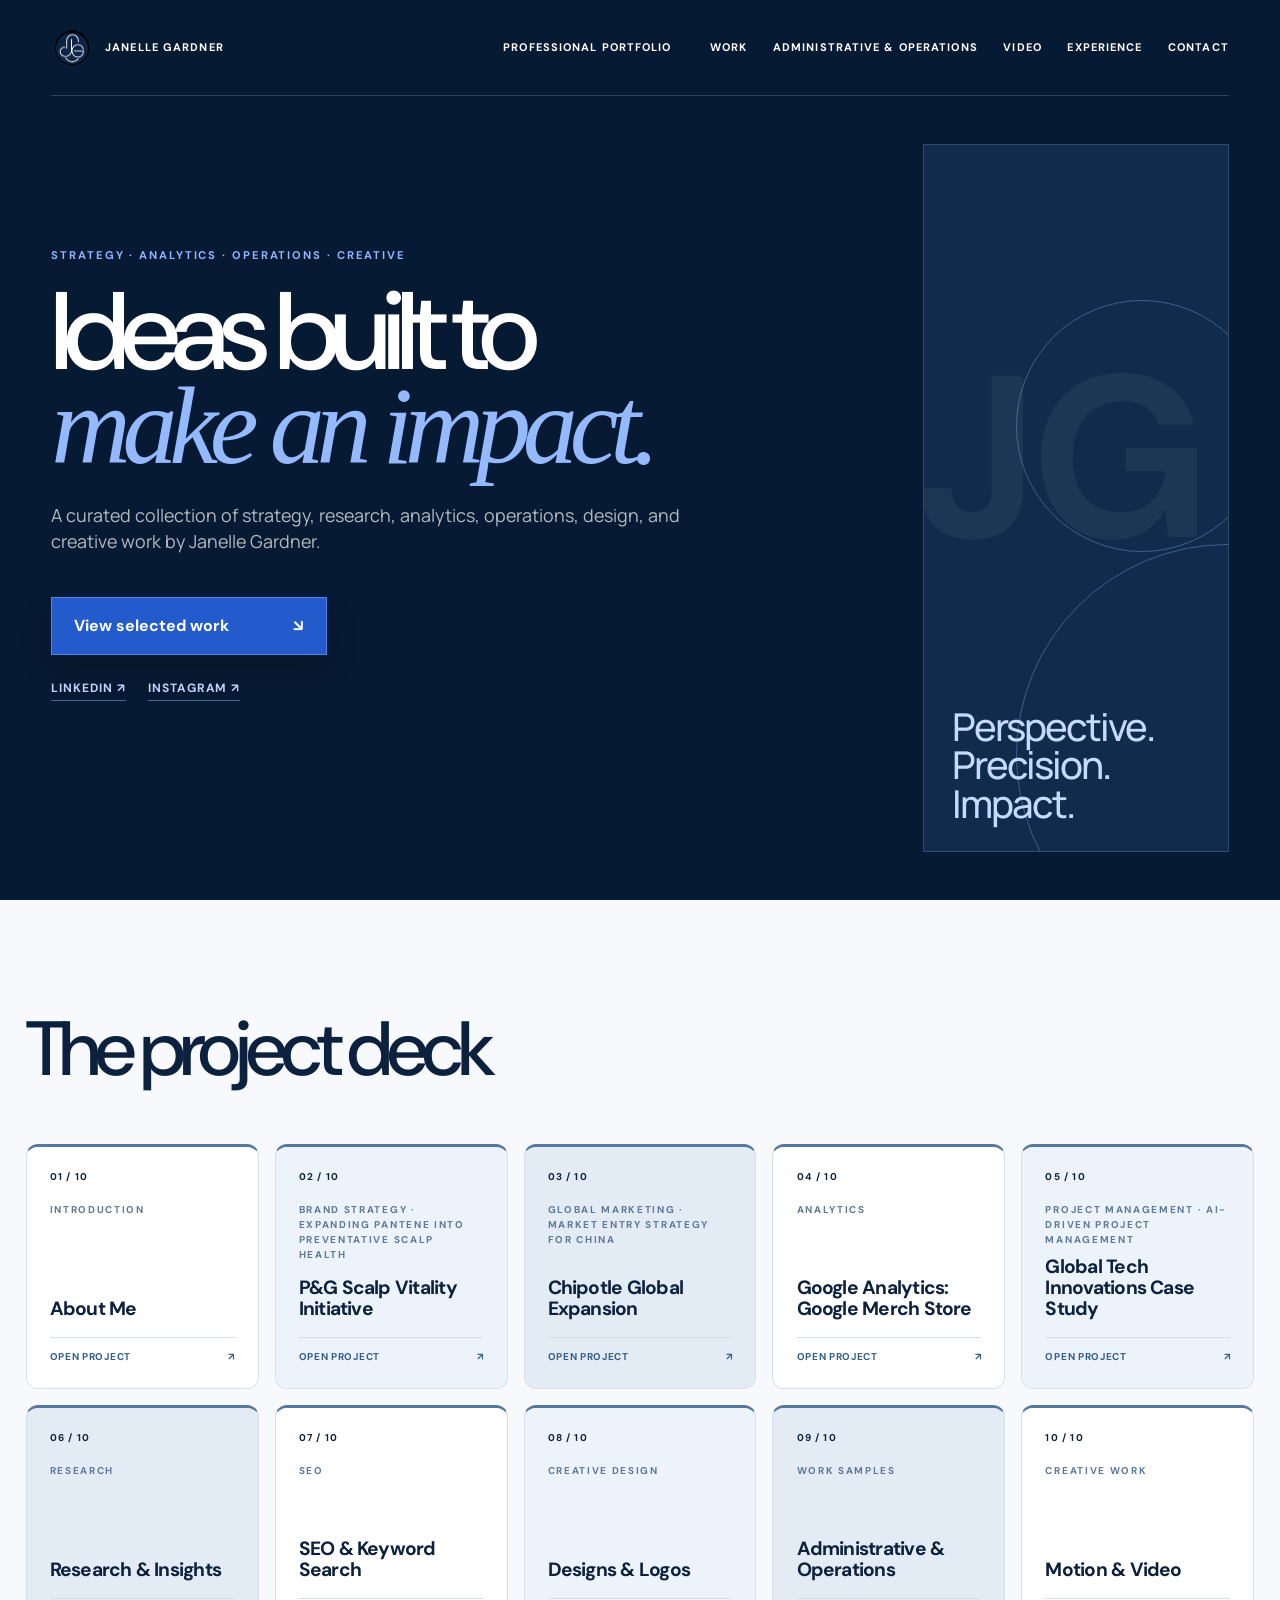
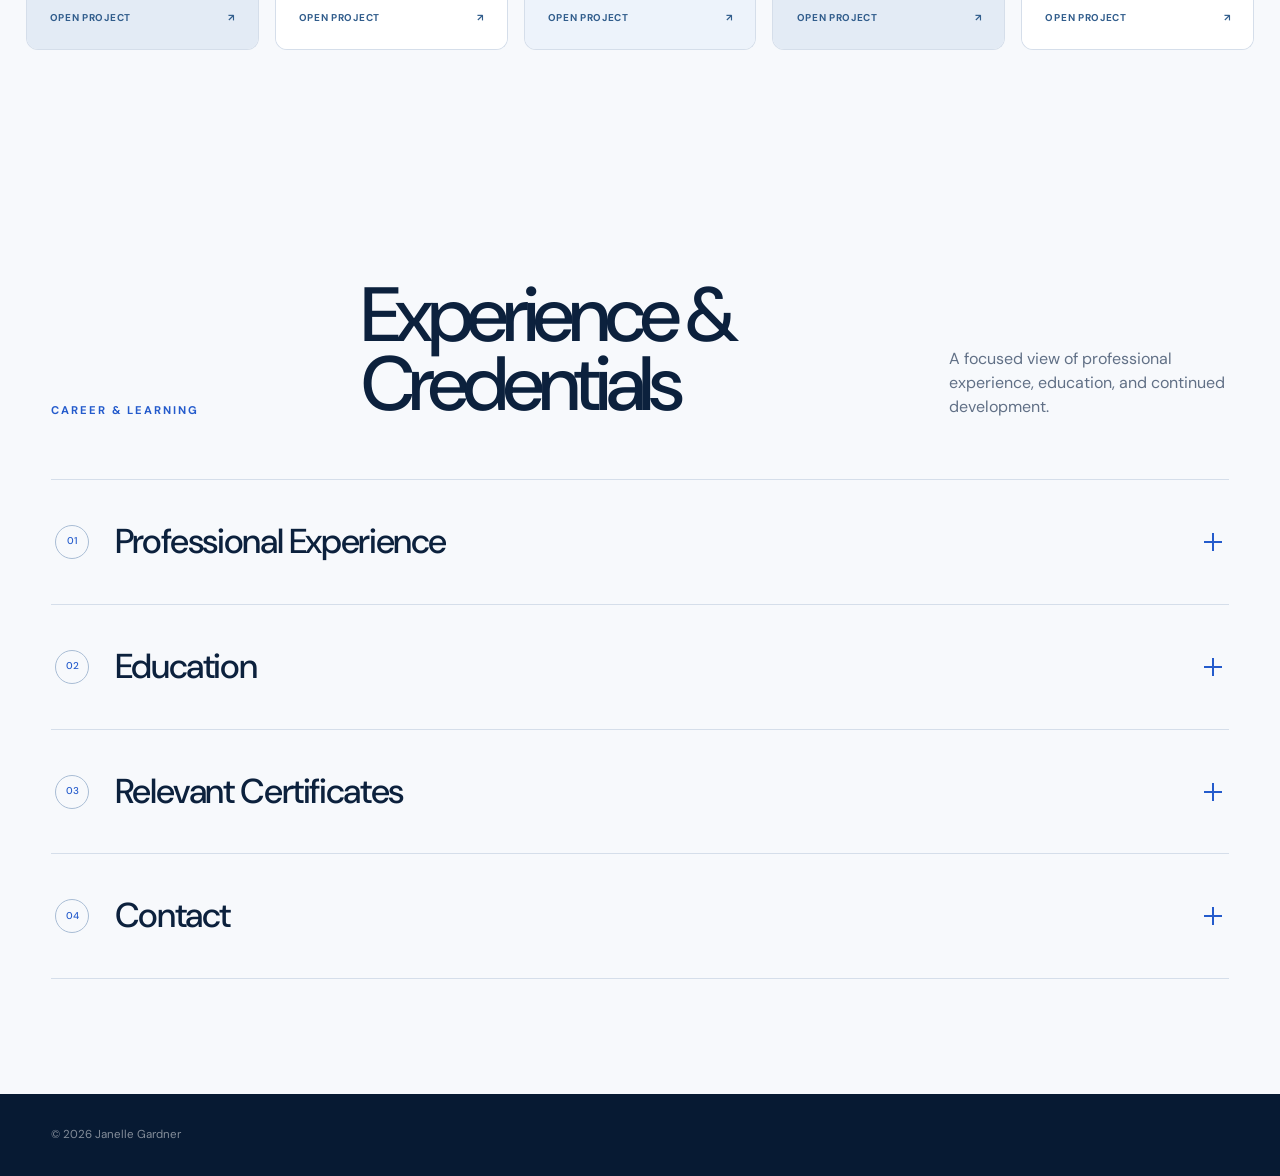
==== index.html @ b98ba9c5 "Simplify project cards and add focused themes" ====
<!DOCTYPE html>
<html lang="en">
  <head>
    <meta charset="UTF-8" />

    <meta
      name="viewport"
      content="width=device-width, initial-scale=1.0"
    />

    <title>Janelle Gardner Portfolio</title>

    <link rel="stylesheet" href="styles.css" />

    <script src="script.js" type="module"></script>
  </head>

  <body>
    <header class="site-header">
      <nav class="topbar" aria-label="Primary navigation">
        <a class="homepage-brand" href="#top" aria-label="Janelle Gardner, home">
          <img class="site-corner-logo" src="assets/jg-logo-w-circle.png" alt="" />
          <span>Janelle Gardner</span>
        </a>
        <div class="topbar__meta">
          <span>Professional Portfolio</span>
          <div class="nav-links">
            <a href="#work">Work</a>
            <a href="#administrative-operations">Administrative &amp; Operations</a>
            <a href="#video">Video</a>
            <a href="#experience">Experience</a>
            <a href="#contact">Contact</a>
          </div>
        </div>
      </nav>

      <div class="hero" id="top">
        <div class="hero__content">
          <p class="eyebrow">Strategy · Analytics · Operations · Creative</p>
          <h1>Ideas built to<br /><em>make an impact.</em></h1>
          <p class="intro">
            A curated collection of strategy, research, analytics, operations, design, and creative work by Janelle Gardner.
          </p>
          <a class="hero__cta" href="#portfolio-grid">
            View selected work <span aria-hidden="true">↘</span>
          </a>
          <div class="hero__socials" aria-label="Social profiles">
            <a href="https://www.linkedin.com/in/jgardnerdesign" target="_blank" rel="noopener noreferrer">LinkedIn <span aria-hidden="true">↗</span></a>
            <a href="https://www.instagram.com/jkgcollection_1" target="_blank" rel="noopener noreferrer">Instagram <span aria-hidden="true">↗</span></a>
          </div>
        </div>
        <div class="hero__visual" aria-hidden="true">
          <div class="hero__monogram">JG</div>
          <p>Perspective.<br />Precision.<br />Impact.</p>
        </div>
      </div>
    </header>

    <main id="main-content">
      <section class="work-section reveal" id="work" aria-labelledby="work-heading">
        <div class="section-heading">
          <h2 id="work-heading">The project deck</h2>
        </div>
        <div class="portfolio-grid" id="portfolio-grid" aria-label="Portfolio project grid"></div>
      </section>

      <section class="experience-section reveal" id="experience" aria-labelledby="experience-heading">
        <div class="section-heading">
          <p class="eyebrow">Career &amp; learning</p>
          <h2 id="experience-heading">Experience &amp; Credentials</h2>
          <p>A focused view of professional experience, education, and continued development.</p>
        </div>

        <div class="experience-accordion" data-accordion>
          <section class="accordion-item">
            <h3><button class="accordion-trigger" type="button" aria-expanded="false" aria-controls="professional-panel" id="professional-trigger"><span><small>01</small>Professional Experience</span><i aria-hidden="true"></i></button></h3>
            <div class="accordion-panel" id="professional-panel" role="region" aria-labelledby="professional-trigger" hidden><div class="accordion-panel__inner"><div class="timeline">
              <article class="timeline-card reveal-card">
                <p class="timeline-card__date">Jun 2023 – Present</p>
                <h4>Marketing Associate / Social Media Management</h4>
                <p>ReNVision, LLC</p>
                <ul class="capability-tags"><li>Social Media</li><li>Audience Research</li><li>Content</li></ul>
              </article>
              <article class="timeline-card reveal-card">
                <p class="timeline-card__date">Sep 2020 – Jun 2025</p>
                <h4>General Merchandise Supervisor</h4>
                <p>Barnes &amp; Noble College Booksellers — Howard University</p>
                <ul class="capability-tags"><li>Operations</li><li>Customer Experience</li><li>Team Leadership</li></ul>
              </article>
              <article class="timeline-card reveal-card">
                <p class="timeline-card__date">Jan 2020 – Mar 2020</p>
                <h4>Bookseller</h4>
                <p>Barnes &amp; Noble College Booksellers — Georgetown University</p>
                <ul class="capability-tags"><li>Customer Service</li><li>Transactions</li><li>Retail Operations</li></ul>
              </article>
            </div></div></div>
          </section>

          <section class="accordion-item">
            <h3><button class="accordion-trigger" type="button" aria-expanded="false" aria-controls="education-panel" id="education-trigger"><span><small>02</small>Education</span><i aria-hidden="true"></i></button></h3>
            <div class="accordion-panel" id="education-panel" role="region" aria-labelledby="education-trigger" hidden><div class="accordion-panel__inner"><div class="education-grid">
              <article class="education-card education-card--featured reveal-card">
                <p class="credential-type">Bachelor's degree</p>
                <h4>Bachelor of Science in Marketing</h4>
                <p>University of Maryland Global Campus (UMGC)</p>
                <strong>May 2026</strong>
              </article>
              <article class="education-card reveal-card"><p class="credential-type">Certificate</p><h4>Digital Marketing Certificate</h4><p>University of Maryland Global Campus (UMGC)</p></article>
              <article class="education-card reveal-card"><p class="credential-type">Certificate</p><h4>Project Management Certificate</h4><p>University of Maryland Global Campus (UMGC)</p></article>
            </div></div></div>
          </section>

          <section class="accordion-item">
            <h3><button class="accordion-trigger" type="button" aria-expanded="false" aria-controls="certificates-panel" id="certificates-trigger"><span><small>03</small>Relevant Certificates</span><i aria-hidden="true"></i></button></h3>
            <div class="accordion-panel" id="certificates-panel" role="region" aria-labelledby="certificates-trigger" hidden><div class="accordion-panel__inner"><div class="development-list">
              <article class="development-card reveal-card"><h4>Omnichannel Marketing Job Simulation</h4><time datetime="2025-09">Sep 2025</time></article>
              <article class="development-card reveal-card"><h4>Siemens Mobility Project Manager Job Simulation</h4><time datetime="2025-12">Dec 2025</time></article>
              <article class="development-card reveal-card"><h4>BCG Data for Decision Makers Job Simulation</h4><time datetime="2026-01">Jan 2026</time></article>
            </div></div></div>
          </section>

          <section class="accordion-item" id="contact">
            <h3><button class="accordion-trigger" type="button" aria-expanded="false" aria-controls="contact-panel" id="contact-trigger"><span><small>04</small>Contact</span><i aria-hidden="true"></i></button></h3>
            <div class="accordion-panel" id="contact-panel" role="region" aria-labelledby="contact-trigger" hidden><div class="accordion-panel__inner contact-panel-content">
              <div class="contact-intro"><p class="eyebrow">Contact</p><h4>Start a conversation</h4><p>Interested in connecting about strategy, operations, analytics, or creative work?</p></div>
              <nav class="contact-links" aria-label="Contact links">
                <a href="mailto:j.kgardner@outlook.com"><span>Email</span><strong>j.kgardner@outlook.com</strong><i aria-hidden="true">↗</i></a>
                <a href="https://www.linkedin.com/in/jgardnerdesign" target="_blank" rel="noopener noreferrer"><span>LinkedIn</span><strong>jgardnerdesign</strong><i aria-hidden="true">↗</i></a>
                <a href="https://www.instagram.com/jkgcollection_1" target="_blank" rel="noopener noreferrer"><span>Instagram</span><strong>@JKGCOLLECTION_1</strong><i aria-hidden="true">↗</i></a>
              </nav>
            </div></div>
          </section>
        </div>
      </section>
    </main>

    <footer class="site-footer">
      <span class="copyright">© 2026 Janelle Gardner</span>
    </footer>

    <section
      class="focused-project"
      id="focused-project"
      aria-labelledby="focused-project-title"
      aria-modal="true"
      role="dialog"
      hidden
    >
      <div
        class="focused-project__panel"
        tabindex="-1"
      >
        <div
          class="focused-brand"
          aria-label="Janelle Gardner Portfolio"
        >
          <img
            class="focused-brand__logo"
            src="assets/jg-logo-w-circle.png"
            alt="JG logo"
          />

          <span class="focused-brand__name">
            Janelle Gardner Portfolio
          </span>
        </div>

        <button
          class="back-button"
          id="back-button"
          type="button"
        >
          Back to All Projects
        </button>

        <div class="project-detail">
          <section class="native-project" id="native-project" aria-live="polite"></section>
          <aside class="project-info" aria-labelledby="focused-project-title">
            <p
              class="focused-project__category"
              id="focused-project-category"
            ></p>

            <h2 id="focused-project-title">
              Project title
            </h2>

            <p class="project-info__summary" id="focused-project-summary"></p>
            <div class="project-info__links" id="focused-project-links"></div>
          </aside>
        </div>
      </div>
    </section>
  </body>
</html>
---- styles.css ----
@import url("https://fonts.googleapis.com/css2?family=DM+Sans:wght@400;500;600;700&family=Manrope:wght@400;500;600&display=swap");

:root {
  color-scheme: light;
  --navy: #071a33;
  --navy-2: #102b4c;
  --blue: #245bcc;
  --blue-dark: #19469f;
  --steel: #5d7898;
  --pale: #eaf0f7;
  --paper: #f7f9fc;
  --white: #fff;
  --ink: #0c213d;
  --muted: #617086;
  --border: #d5deea;
  --shadow: 0 24px 60px rgba(5, 24, 52, .14);
  --radius: 12px;
  --transition: 280ms cubic-bezier(.2, .7, .2, 1);
}

* { box-sizing: border-box; }
[hidden] { display: none !important; }
html { scroll-behavior: smooth; scroll-padding-top: 90px; }
body { margin: 0; min-height: 100vh; overflow-x: hidden; background: var(--paper); color: var(--ink); font-family: "DM Sans", sans-serif; line-height: 1.5; }
a { color: inherit; }
button { font: inherit; }
.eyebrow, .project-card__category, .focused-project__category { margin: 0; color: var(--blue); font-size: .7rem; font-weight: 700; letter-spacing: .17em; text-transform: uppercase; }

.site-header { min-height: 100svh; padding: 0 clamp(24px, 4vw, 64px) 48px; background: var(--navy); color: white; }
.topbar { display: flex; align-items: center; justify-content: space-between; gap: 30px; min-height: 96px; border-bottom: 1px solid rgba(255,255,255,.16); font-size: .69rem; font-weight: 700; letter-spacing: .1em; text-transform: uppercase; }
.homepage-brand { display: flex; align-items: center; gap: 12px; flex: none; text-decoration: none; }
.site-corner-logo, .focused-brand__logo { width: 42px; height: 42px; object-fit: contain; clip-path: circle(41.2% at 50% 51%); }
.topbar__meta, .nav-links { display: flex; align-items: center; }
.topbar__meta { justify-content: flex-end; gap: clamp(18px, 3vw, 50px); }
.nav-links { gap: clamp(14px, 2vw, 30px); }
.nav-links a { position: relative; text-decoration: none; }
.nav-links a::after { content: ""; position: absolute; right: 0; bottom: -6px; left: 0; height: 1px; background: #77a6ff; transform: scaleX(0); transform-origin: right; transition: transform var(--transition); }
.nav-links a:hover::after, .nav-links a:focus-visible::after { transform: scaleX(1); transform-origin: left; }

.hero { display: grid; grid-template-columns: minmax(0, 1.48fr) minmax(290px, .52fr); min-height: calc(100svh - 144px); }
.hero__content { align-self: center; padding: 72px 4vw 72px 0; }
.hero .eyebrow { color: #8eb5ff; }
.hero h1 { margin: 22px 0 28px; max-width: 940px; font-size: clamp(3.7rem, 8.6vw, 8.8rem); font-weight: 500; line-height: .85; letter-spacing: -.075em; }
.hero h1 em { color: #94b9ff; font-family: Georgia, serif; font-weight: 400; }
.intro { max-width: 650px; margin: 0; color: rgba(255,255,255,.7); font-family: Manrope, sans-serif; font-size: clamp(1rem, 1.4vw, 1.25rem); }
.hero__cta { display: inline-flex; align-items: center; gap: 64px; margin-top: 42px; padding: 16px 22px; border: 1px solid #4f85e9; background: var(--blue); box-shadow: 0 14px 30px rgba(0,0,0,.18); color: white; font-weight: 700; text-decoration: none; transition: background var(--transition), transform var(--transition), box-shadow var(--transition); }
.hero__cta:hover { background: #326cdf; box-shadow: 0 18px 36px rgba(0,0,0,.24); transform: translateY(-2px); }
.hero__socials { display: flex; gap: 22px; margin-top: 24px; }
.hero__socials a { padding-bottom: 3px; border-bottom: 1px solid rgba(143,180,247,.48); color: #bed3fb; font-size: .75rem; font-weight: 700; letter-spacing: .08em; text-decoration: none; text-transform: uppercase; }
.hero__socials a:hover { border-color: white; color: white; }
.hero__visual { position: relative; display: flex; align-items: flex-end; margin: 48px 0 0; padding: 28px; overflow: hidden; border: 1px solid rgba(255,255,255,.15); background: var(--navy-2); }
.hero__visual::before, .hero__visual::after { content: ""; position: absolute; border: 1px solid rgba(151,190,255,.35); border-radius: 50%; }
.hero__visual::before { right: -210px; bottom: -115px; width: 420px; aspect-ratio: 1; }
.hero__visual::after { top: 22%; right: -40px; width: 250px; aspect-ratio: 1; }
.hero__monogram { position: absolute; top: 28%; right: 7%; color: rgba(255,255,255,.055); font-size: clamp(9rem,18vw,19rem); font-weight: 700; line-height: 1; }
.hero__visual p { position: relative; z-index: 1; margin: 0; color: #c6d9ff; font-family: Manrope, sans-serif; font-size: clamp(1.8rem,3vw,3.5rem); font-weight: 500; line-height: 1; letter-spacing: -.05em; }

.work-section, .experience-section { width: 100%; padding: clamp(72px,9vw,132px) clamp(12px,2vw,32px); }
.section-heading { display: grid; grid-template-columns: 1fr 2fr 1fr; gap: 30px; align-items: end; max-width: 1500px; margin: 0 auto 60px; }
.section-heading h2 { margin: 0; font-size: clamp(3rem,6vw,6.4rem); font-weight: 500; line-height: .9; letter-spacing: -.07em; }
.section-heading > p:last-child { margin: 0; color: var(--muted); }
.work-section .section-heading { display: block; }
.portfolio-grid { display: grid; grid-template-columns: repeat(5,minmax(0,1fr)); gap: clamp(10px,1.25vw,20px); width: 100%; }
.project-card { min-width: 0; min-height: 245px; padding: 0; overflow: hidden; cursor: pointer; border: 1px solid var(--border); border-top: 3px solid #55789f; border-radius: var(--radius); background: white; color: inherit; text-align: left; transition: transform var(--transition), box-shadow var(--transition), border-color var(--transition); }
.project-card:hover, .project-card:focus-visible { border-color: #8aa9d2; box-shadow: var(--shadow); outline: none; transform: translateY(-7px); }
.project-card__body { display: flex; flex-direction: column; min-width: 0; height: 100%; padding: clamp(18px,1.8vw,26px); background: white; }
.project-card:nth-child(3n+2) .project-card__body { background: #edf3fb; }
.project-card:nth-child(3n) .project-card__body { background: #e3ebf5; }
.project-card__number { font-size: .62rem; font-weight: 700; letter-spacing: .12em; }
.project-card__category { margin-top: 18px; color: var(--steel); font-size: .62rem; }
.project-card h2 { margin: auto 0 18px; font-size: clamp(1.12rem,1.5vw,1.55rem); line-height: 1.08; letter-spacing: -.04em; }
.project-card__link { display: flex; justify-content: space-between; padding-top: 12px; border-top: 1px solid var(--border); color: #315d8c; font-size: .62rem; font-weight: 700; letter-spacing: .07em; text-transform: uppercase; }

.experience-section { padding-right: clamp(18px,4vw,64px); padding-left: clamp(18px,4vw,64px); }
.experience-accordion { max-width: 1500px; margin: auto; border-top: 1px solid var(--border); }
.accordion-item { border-bottom: 1px solid var(--border); }
.accordion-item h3 { margin: 0; }
.accordion-trigger { display: flex; align-items: center; justify-content: space-between; gap: 24px; width: 100%; padding: clamp(22px,3vw,36px) 4px; cursor: pointer; border: 0; background: transparent; color: var(--ink); font-size: clamp(1.35rem,2.7vw,2.5rem); font-weight: 500; letter-spacing: -.04em; text-align: left; transition: color var(--transition), padding var(--transition); }
.accordion-trigger span { display: flex; align-items: center; gap: clamp(14px,2vw,28px); }
.accordion-trigger small { display: grid; place-items: center; width: 34px; aspect-ratio: 1; border: 1px solid #a9bdd5; border-radius: 50%; color: var(--blue); font-size: .62rem; letter-spacing: 0; }
.accordion-trigger i { position: relative; flex: none; width: 24px; height: 24px; }
.accordion-trigger i::before, .accordion-trigger i::after { content: ""; position: absolute; top: 11px; left: 3px; width: 18px; height: 2px; background: var(--blue); transition: transform var(--transition); }
.accordion-trigger i::after { transform: rotate(90deg); }
.accordion-trigger[aria-expanded="true"] { color: var(--blue); }
.accordion-trigger[aria-expanded="true"] i::after { transform: none; }
.accordion-trigger:hover { padding-right: 10px; padding-left: 10px; }
.accordion-panel { display: grid; grid-template-rows: 0fr; opacity: 0; transition: grid-template-rows 380ms cubic-bezier(.2,.7,.2,1), opacity 280ms ease; }
.accordion-panel.is-open { grid-template-rows: 1fr; opacity: 1; }
.accordion-panel__inner { min-height: 0; overflow: hidden; padding: 0 4px clamp(30px,5vw,60px); }
.timeline { display: grid; gap: 14px; margin-left: 28px; }
.timeline-card, .education-card { padding: 25px 28px; border: 1px solid var(--border); border-radius: var(--radius); background: white; box-shadow: 0 10px 28px rgba(5,24,52,.05); }
.timeline-card__date { margin: 0 0 10px; color: var(--blue); font-size: .7rem; font-weight: 700; letter-spacing: .1em; text-transform: uppercase; }
.timeline-card h4, .education-card h4, .development-card h4 { margin: 0; font-size: clamp(1.1rem,1.5vw,1.4rem); line-height: 1.2; }
.timeline-card > p:last-of-type, .education-card > p { color: var(--muted); }
.education-grid { display: grid; grid-template-columns: 1.3fr 1fr 1fr; gap: 14px; }
.education-card { min-height: 220px; background: #edf3fa; }
.education-card--featured { border-color: #789bd0; background: var(--navy-2); color: white; }
.education-card--featured > p { color: #b8cae1; }
.education-card strong { display: inline-block; margin-top: 28px; color: #a8c5fa; }
.credential-type { margin: 0 0 30px !important; color: var(--blue) !important; font-size: .68rem; font-weight: 700; letter-spacing: .13em; text-transform: uppercase; }
.education-card--featured .credential-type { color: #a8c5fa !important; }
.development-list { border-top: 1px solid var(--border); }
.development-card { display: grid; grid-template-columns: 1fr auto; gap: 20px; padding: 22px 4px; border-bottom: 1px solid var(--border); }
.development-card time { color: var(--steel); font-size: .76rem; font-weight: 700; }
.capability-list { display: flex; flex-wrap: wrap; gap: 7px; margin: 18px 0 0; padding: 0; list-style: none; }
.capability-list li { padding: 5px 10px; border: 1px solid #c6d4e3; border-radius: 999px; background: var(--pale); color: #315679; font-size: .68rem; font-weight: 700; }
.contact-panel-content { display: grid; grid-template-columns: minmax(0,1fr) minmax(360px,1fr); gap: clamp(30px,7vw,100px); }
.contact-intro h4 { margin: 12px 0; font-size: clamp(2.5rem,5vw,5.5rem); font-weight: 500; line-height: .9; letter-spacing: -.06em; }
.contact-intro > p:last-child { color: var(--muted); }
.contact-links { display: grid; border-top: 1px solid var(--border); }
.contact-links a { display: grid; grid-template-columns: 92px 1fr auto; gap: 15px; padding: 22px 2px; border-bottom: 1px solid var(--border); text-decoration: none; }
.contact-links span { color: var(--steel); font-size: .68rem; letter-spacing: .12em; text-transform: uppercase; }
.contact-links i { font-style: normal; }
.site-footer { padding: 32px clamp(24px,4vw,64px); background: var(--navy); color: rgba(255,255,255,.5); font-size: .72rem; }

.focused-project { --project-accent: #245bcc; --project-accent-soft: #eaf0f7; --project-accent-dark: #19469f; position: fixed; inset: 0; z-index: 10; overflow: hidden; background: var(--navy); opacity: 0; transform: scale(.99); transition: opacity var(--transition), transform var(--transition); }
.focused-project.is-visible { opacity: 1; transform: none; }
.focused-project::before { content: ""; position: fixed; top: 42px; right: -80px; width: min(58vw,680px); aspect-ratio: 1; pointer-events: none; background: url("assets/jg-logo-w-circle.png") center/contain no-repeat; clip-path: circle(41.2% at 50% 51%); opacity: .06; }
.focused-project__panel { position: relative; z-index: 1; height: 100%; padding: 96px 24px 40px; overflow-y: auto; transform: translateY(24px); transition: transform var(--transition); }
.focused-project.is-visible .focused-project__panel { transform: none; }
.focused-brand { position: fixed; top: 24px; left: 24px; z-index: 12; display: flex; align-items: center; gap: 10px; pointer-events: none; }
.focused-brand__name { color: white; font-size: .95rem; font-weight: 800; }
.back-button { position: fixed; top: 24px; right: 24px; z-index: 12; padding: 13px 20px; cursor: pointer; border: 1px solid rgba(255,255,255,.2); border-radius: 999px; background: var(--blue); color: white; font-weight: 800; transition: background var(--transition), transform var(--transition); }
.back-button:hover { background: var(--blue-dark); transform: translateY(-2px); }
.project-detail { display: grid; grid-template-columns: minmax(0,2fr) minmax(280px,1fr); gap: 28px; align-items: start; max-width: 1480px; margin: auto; }
.native-project { min-width: 0; }
.project-info { position: sticky; top: 0; padding: clamp(24px,3vw,36px); border: 1px solid #bdd0e5; border-top: 4px solid var(--project-accent); border-radius: var(--radius); background: var(--project-accent-soft); box-shadow: var(--shadow); transition: background-color var(--transition), border-color var(--transition); }
.project-info h2 { margin: 8px 0; font-size: clamp(2rem,4vw,3.6rem); line-height: .98; letter-spacing: -.06em; }
.project-info__summary { color: var(--muted); }
.focused-project__category { color: var(--project-accent-dark); }
.project-info__links { margin-top: 22px; }

.case-study, .admin-gallery, .video-gallery { display: grid; gap: 24px; }
.case-study > *, .gallery-intro, .sample-card, .video-project-item { border: 1px solid #385675; border-radius: var(--radius); background: var(--paper); box-shadow: 0 18px 44px rgba(0,0,0,.16); }
.case-study__visual { display: block; width: 100%; height: auto; }
.case-study__overview, .case-study > section, .metric-grid { padding: clamp(22px,3vw,34px); }
.case-study__overview > p:last-child { margin-bottom: 0; font-size: clamp(1.1rem,2vw,1.5rem); line-height: 1.55; }
.metric-grid { display: grid; grid-template-columns: repeat(2,minmax(0,1fr)); gap: 12px; }
.metric-grid.compact { grid-template-columns: repeat(3,minmax(0,1fr)); padding: 0; }
.metric-card { display: grid; gap: 5px; padding: 18px; border-left: 3px solid var(--blue); background: var(--pale); }
.metric-card strong { color: var(--ink); font-size: clamp(1.3rem,2.5vw,2.2rem); }
.metric-card span { color: var(--muted); font-size: .75rem; }
.project-links__list { display: grid; grid-template-columns: repeat(2,minmax(0,1fr)); gap: 10px; margin-top: 18px; }
.external-link { display: inline-flex; align-items: center; width: fit-content; min-height: 36px; padding: 3px 0; border-bottom: 1px solid currentColor; color: var(--project-accent-dark); font-weight: 700; text-decoration: none; transition: color var(--transition), border-color var(--transition), transform var(--transition); }
.external-link:hover { color: var(--project-accent); transform: translateX(3px); }
.gallery-intro { padding: clamp(24px,4vw,44px); border-top-color: var(--project-accent); background: var(--project-accent-dark); color: white; }
.gallery-intro .eyebrow { color: #9fc0ff; }
.gallery-intro h3 { margin: 10px 0; font-size: clamp(2.5rem,5vw,5rem); line-height: .9; letter-spacing: -.06em; }
.gallery-intro > p:last-child { max-width: 780px; color: #b8c9dc; }
.sample-group { display: grid; gap: 14px; }
.sample-group__heading { margin: 10px 0 0; color: #c9ddff; font-size: .72rem; letter-spacing: .16em; text-transform: uppercase; }
.sample-card { overflow: hidden; }
.sample-card summary { display: grid; grid-template-columns: 1fr auto; gap: 20px; padding: 22px; cursor: pointer; list-style: none; }
.sample-card summary::-webkit-details-marker { display: none; }
.sample-card summary h5 { margin: 0; font-size: 1.2rem; }
.sample-card summary p { margin: 6px 0; color: var(--muted); }
.sample-card summary > span { align-self: center; color: var(--blue); font-size: .72rem; font-weight: 700; text-transform: uppercase; }
.sample-card summary > span::after { content: " +"; }
.sample-card[open] summary > span::after { content: " −"; }
.sample-content { padding: 0 20px 20px; overflow-x: auto; }
.app-window { min-width: 720px; overflow: hidden; border: 1px solid #c6d1df; border-radius: 8px; background: white; }
.window-bar { display: flex; align-items: center; gap: 6px; padding: 10px 14px; background: #16385f; color: white; font-size: .76rem; }
.window-bar i { width: 8px; height: 8px; border-radius: 50%; background: #7e9ab8; }
.window-bar strong { margin-left: 8px; }
.app-body { padding: 18px; }
.workspace-layout, .email-client { display: grid; grid-template-columns: 170px 1fr; min-height: 360px; }
.workspace-sidebar, .email-sidebar { display: grid; align-content: start; gap: 8px; padding: 18px; background: #edf3fa; }
.workspace-sidebar strong, .email-sidebar strong { margin-bottom: 12px; }
.workspace-sidebar span, .email-sidebar span { padding: 7px; border-radius: 5px; font-size: .75rem; }
.email-sidebar .active { background: #d7e5f5; color: var(--blue); font-weight: 700; }
.email-sidebar button { margin-bottom: 14px; padding: 8px; border: 0; border-radius: 5px; background: var(--blue); color: white; }
.workspace-main, .email-message { padding: 20px; }
.workspace-toolbar { display: flex; align-items: center; justify-content: space-between; gap: 20px; margin-bottom: 18px; }
.workspace-toolbar h5, .briefing h5, .transaction-doc h5 { margin: 2px 0; font-size: 1.4rem; }
.workspace-toolbar button, .view-label { padding: 7px 10px; border: 0; border-radius: 5px; background: var(--pale); color: var(--blue); font-size: .7rem; font-weight: 700; }
.calendar-grid { display: grid; grid-template-columns: repeat(5,1fr); margin-top: 18px; border-top: 1px solid var(--border); border-left: 1px solid var(--border); }
.calendar-grid > * { min-height: 46px; padding: 8px; border-right: 1px solid var(--border); border-bottom: 1px solid var(--border); font-size: .68rem; }
.calendar-grid div span { display: block; margin-top: 7px; padding: 7px; border-left: 3px solid var(--blue); background: #e1ebf8; }
.calendar-grid em { display: block; margin-top: 4px; color: var(--muted); font-size: .62rem; font-style: normal; }
.table-scroll { overflow-x: auto; }
.data-table { width: 100%; border-collapse: collapse; font-size: .75rem; }
.data-table th, .data-table td { padding: 10px; border-bottom: 1px solid var(--border); text-align: left; }
.data-table th { background: #edf3fa; }
.status { display: inline-flex; padding: 3px 7px; border-radius: 12px; background: #e2ebfb; color: #234f9b; font-weight: 700; }
.status--complete { background: #dcefe8; color: #205e4b; }
.status--pending, .status--not-started { background: #f7ead5; color: #795019; }
.inventory-chart { display: grid; gap: 9px; margin: 20px 0; padding: 16px; border: 1px solid var(--border); }
.inventory-chart div { display: grid; grid-template-columns: 130px 1fr; gap: 10px; align-items: center; font-size: .7rem; }
.inventory-chart i { position: relative; height: 14px; background: linear-gradient(to right,#aac1df calc(var(--system)/30*100%),transparent 0); }
.inventory-chart i::after { content: ""; position: absolute; inset: 3px auto 3px 0; width: calc(var(--count)/30*100%); background: var(--blue); }
.report-note { padding: 12px; border-left: 4px solid #cf8c2d; background: #fff3df; font-size: .78rem; }
.email-toolbar { padding-bottom: 10px; border-bottom: 1px solid var(--border); color: var(--steel); font-size: .72rem; text-align: right; }
.email-message dl { display: grid; gap: 4px; font-size: .75rem; }
.email-message dl div { display: grid; grid-template-columns: 70px 1fr; }
.email-message dt { color: var(--muted); }
.email-message dd { margin: 0; }
.transaction-doc { padding: 34px; }
.transaction-doc header { display: flex; justify-content: space-between; padding-bottom: 20px; border-bottom: 2px solid var(--navy); }
.doc-parties { display: flex; justify-content: space-between; gap: 30px; }
.redacted { padding: 0 3px; border-radius: 2px; background: #2f3c4c; color: transparent; }
.doc-total { display: flex; justify-content: flex-end; gap: 30px; margin: 18px 0; font-size: 1.1rem; }
.briefing { padding: 32px; }
.briefing-grid { display: grid; grid-template-columns: repeat(2,1fr); gap: 14px; margin-top: 20px; }
.briefing-grid section { padding: 18px; border: 1px solid var(--border); background: var(--pale); }
.briefing-grid section > span { color: var(--blue); font-size: .68rem; font-weight: 700; }
.briefing-grid h6 { margin: 8px 0; font-size: 1rem; }
.briefing-grid p { margin: 0; color: var(--muted); font-size: .82rem; }
.video-project-list { display: grid; grid-template-columns: repeat(2,minmax(0,1fr)); gap: 14px; }
.video-project-item { display: flex; flex-direction: column; padding: 28px; }
.video-index { color: var(--blue); font-size: .7rem; font-weight: 700; }
.video-project-item h4 { margin: 28px 0 10px; font-size: 1.4rem; }
.video-project-item p { color: var(--muted); }
.video-project-item .external-link { align-self: flex-start; margin-top: auto; }
.video-audio-note { margin: 0; color: #b9cada; font-size: .72rem; font-style: italic; text-align: right; }
body.is-focused { overflow: hidden; }

.reveal, .project-card, .reveal-card { opacity: 1; transform: none; transition: opacity 650ms ease, transform 650ms ease; }
.reveal-ready .reveal:not(.is-revealed), .reveal-ready .project-card:not(.is-revealed), .reveal-ready .reveal-card:not(.is-revealed) { opacity: 0; transform: translateY(20px); }
.reveal.is-revealed, .project-card.is-revealed, .reveal-card.is-revealed { opacity: 1; transform: none; }
.project-card.is-revealed:hover { transform: translateY(-7px); }

:focus-visible { outline: 3px solid #8db5ff; outline-offset: 4px; }

@media (max-width: 1100px) {
  .topbar__meta > span { display: none; }
  .portfolio-grid { grid-template-columns: repeat(4,minmax(0,1fr)); }
}
@media (max-width: 900px) {
  .portfolio-grid { grid-template-columns: repeat(3,minmax(0,1fr)); }
  .project-detail { grid-template-columns: 1fr; }
  .project-info { position: static; order: -1; }
  .section-heading { grid-template-columns: 1fr; gap: 14px; }
  .education-grid { grid-template-columns: 1fr 1fr; }
  .education-card--featured { grid-column: 1/-1; }
  .contact-panel-content { grid-template-columns: 1fr; }
}
@media (max-width: 720px) {
  .site-header { padding: 0 18px 24px; }
  .topbar { align-items: flex-start; flex-direction: column; justify-content: center; gap: 8px; min-height: 84px; padding: 12px 0; }
  .topbar__meta { width: 100%; overflow-x: auto; }
  .nav-links { width: max-content; }
  .homepage-brand span { display: none; }
  .hero { grid-template-columns: 1fr; }
  .hero__content { padding: 70px 0 56px; }
  .hero h1 { font-size: clamp(3.5rem,17vw,5.7rem); }
  .hero__visual { min-height: 330px; margin: 0; }
  .focused-brand { top: 16px; left: 16px; }
  .back-button { top: 64px; right: 14px; left: 14px; }
  .focused-project__panel { padding: 125px 12px 24px; }
  .project-links__list, .video-project-list { grid-template-columns: 1fr; }
}
@media (max-width: 520px) {
  .portfolio-grid { grid-template-columns: repeat(2,minmax(0,1fr)); gap: 10px; }
  .project-card { min-height: 220px; }
  .project-card h2 { font-size: .96rem; }
  .education-grid, .metric-grid, .briefing-grid { grid-template-columns: 1fr; }
  .education-card--featured { grid-column: auto; }
  .development-card { grid-template-columns: 1fr; }
  .contact-links a { grid-template-columns: 72px 1fr auto; }
  .accordion-trigger { font-size: 1.2rem; }
  .sample-card summary { grid-template-columns: 1fr; }
  .hero__socials { flex-wrap: wrap; }
}
@media (max-width: 310px) { .portfolio-grid { grid-template-columns: 1fr; } }
@media (prefers-reduced-motion: reduce) {
  html { scroll-behavior: auto; }
  *, *::before, *::after { animation-duration: .01ms !important; transition-duration: .01ms !important; }
  .reveal, .project-card, .reveal-card { opacity: 1; transform: none; }
}

/* Original-project image viewer */
.visual-case-study__frame{display:grid;grid-template-columns:minmax(190px,.34fr) minmax(0,1.66fr);gap:18px;align-items:start}.visual-navigation{position:sticky;top:0;display:grid;border-top:1px solid var(--project-accent)}.visual-navigation button{display:flex;align-items:center;justify-content:space-between;min-height:58px;padding:14px 12px;cursor:pointer;border:0;border-bottom:1px solid color-mix(in srgb,var(--project-accent) 45%,#c8d4e2);background:rgba(255,255,255,.06);color:#d4e2f1;font:inherit;font-weight:600;text-align:left;transition:background var(--transition),color var(--transition),padding var(--transition)}.visual-navigation button::after{content:"↗";opacity:.45}.visual-navigation button:hover,.visual-navigation button:focus-visible{padding-left:18px;background:color-mix(in srgb,var(--project-accent) 18%,transparent);color:white}.visual-navigation button.is-active{border-left:4px solid var(--project-accent);background:var(--project-accent-soft);color:var(--project-accent-dark)}.visual-navigation button.is-active::after{content:"—";opacity:1}.project-visual{position:relative;min-width:0;margin:0;padding:clamp(10px,2vw,20px);overflow:hidden;border:1px solid var(--project-accent);border-radius:var(--radius);background:var(--project-accent-soft);box-shadow:0 18px 44px rgba(0,0,0,.16);opacity:1;transition:opacity 180ms ease}.project-visual.is-changing{opacity:.35}.project-visual__image{display:block;width:100%;height:auto;max-width:none;object-fit:contain}.project-visual__error{display:grid;place-items:center;min-height:260px;margin:0;color:var(--muted);font-weight:600;text-align:center}.external-link--primary{color:var(--project-accent-dark)}.profile-project{grid-template-columns:minmax(260px,.8fr) minmax(0,1.2fr);align-items:start}.profile-visual{grid-row:span 2}.profile-introduction{padding:clamp(24px,4vw,42px)}.profile-introduction>p:last-child{margin-bottom:0;font-size:clamp(1.05rem,1.8vw,1.4rem);line-height:1.65}.tool-box-grid{display:grid;grid-template-columns:repeat(2,minmax(0,1fr));gap:14px}.tool-box{padding:20px;border:1px solid #385675;border-radius:var(--radius);background:var(--paper);box-shadow:0 18px 44px rgba(0,0,0,.16)}.tool-box h3{margin:0 0 14px;font-size:1rem}.tool-box img{display:block;width:100%;height:auto;max-height:220px;object-fit:contain}.visual-case-study .project-links{padding:clamp(20px,3vw,30px) 0;border-top:1px solid var(--project-accent)}
@media(max-width:900px){.visual-case-study__frame{grid-template-columns:1fr}.visual-navigation{position:static;grid-template-columns:repeat(auto-fit,minmax(150px,1fr))}.visual-navigation button{border-right:1px solid color-mix(in srgb,var(--project-accent) 45%,#c8d4e2)}.profile-project{grid-template-columns:1fr}.profile-visual{grid-row:auto}}
@media(max-width:520px){.visual-navigation{grid-template-columns:1fr}.project-visual{margin-right:-12px;margin-left:-12px;padding:8px;border-radius:6px}.tool-box-grid{grid-template-columns:1fr}}
.focused-project .project-links__list{display:flex;align-items:flex-start;flex-direction:column;gap:7px}.focused-project .project-links__list .external-link{min-height:34px}.focused-project .video-project-item .external-link{color:var(--project-accent-dark)}
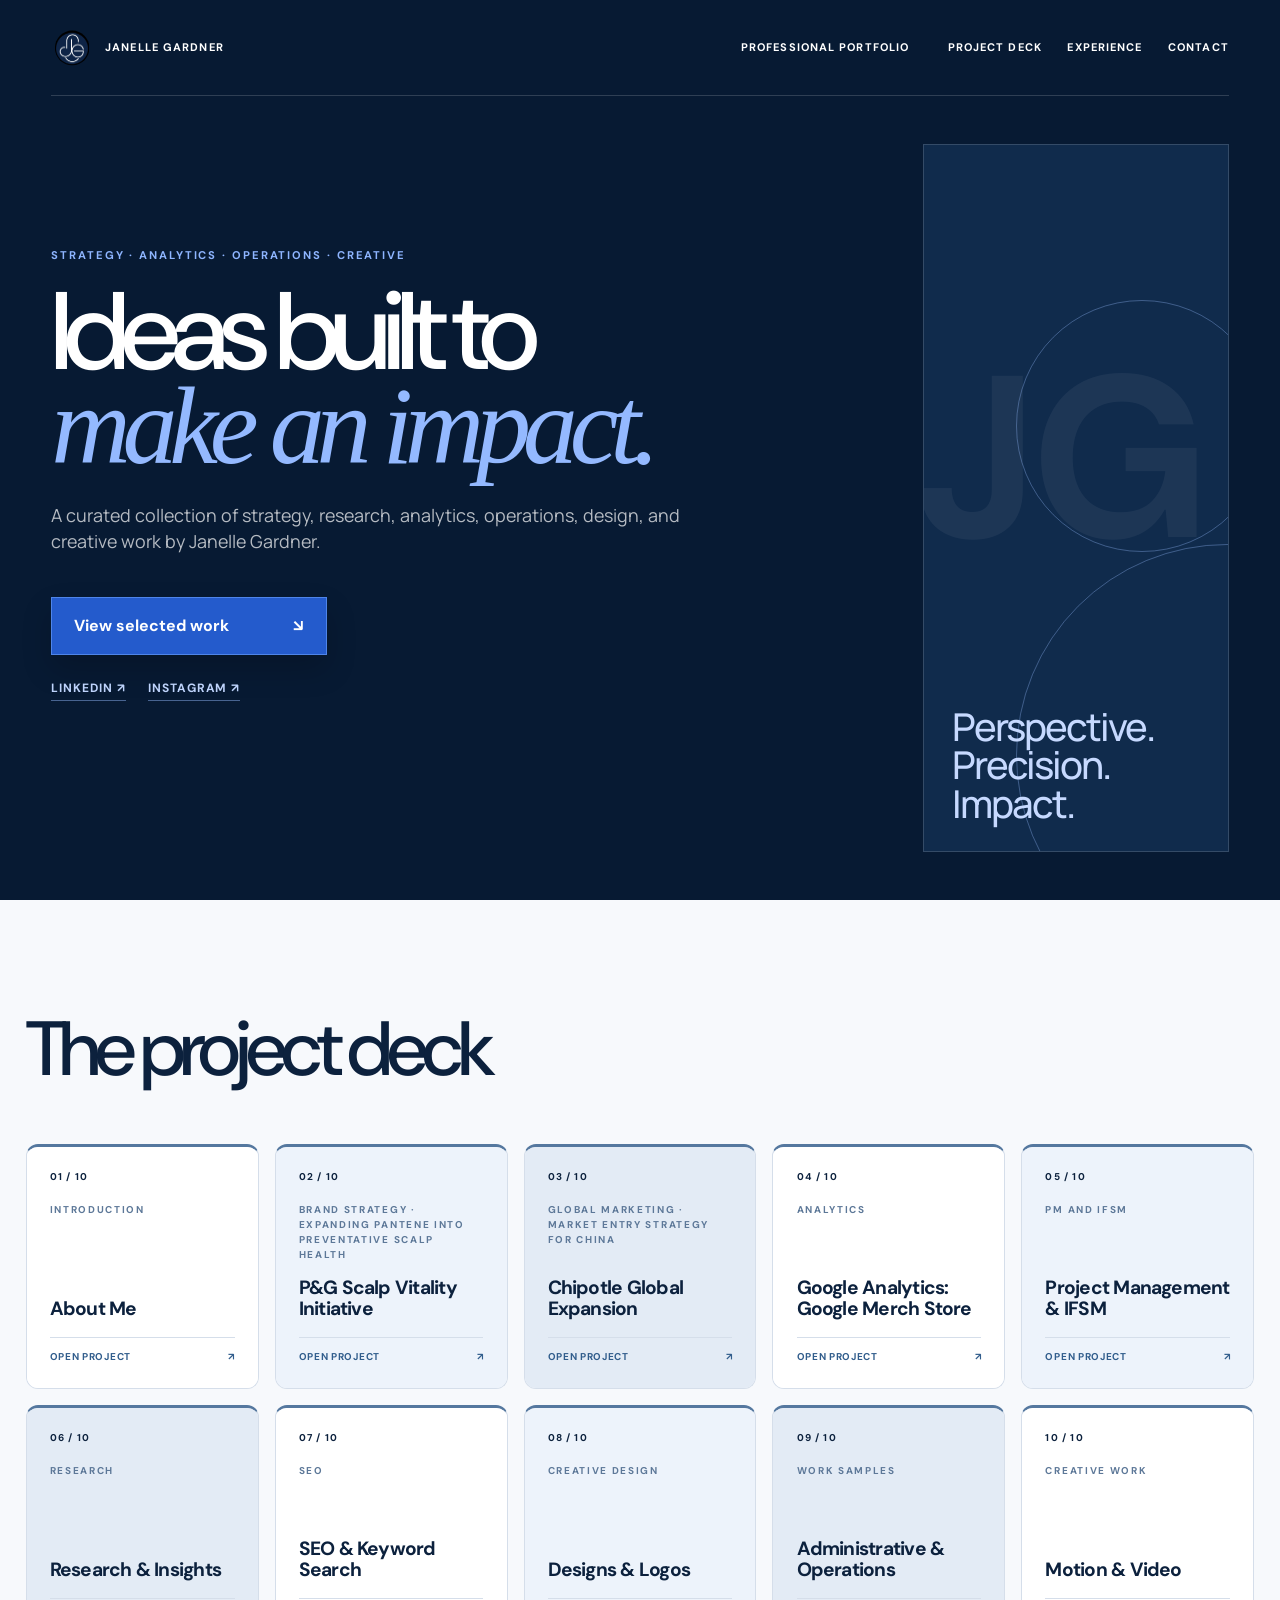
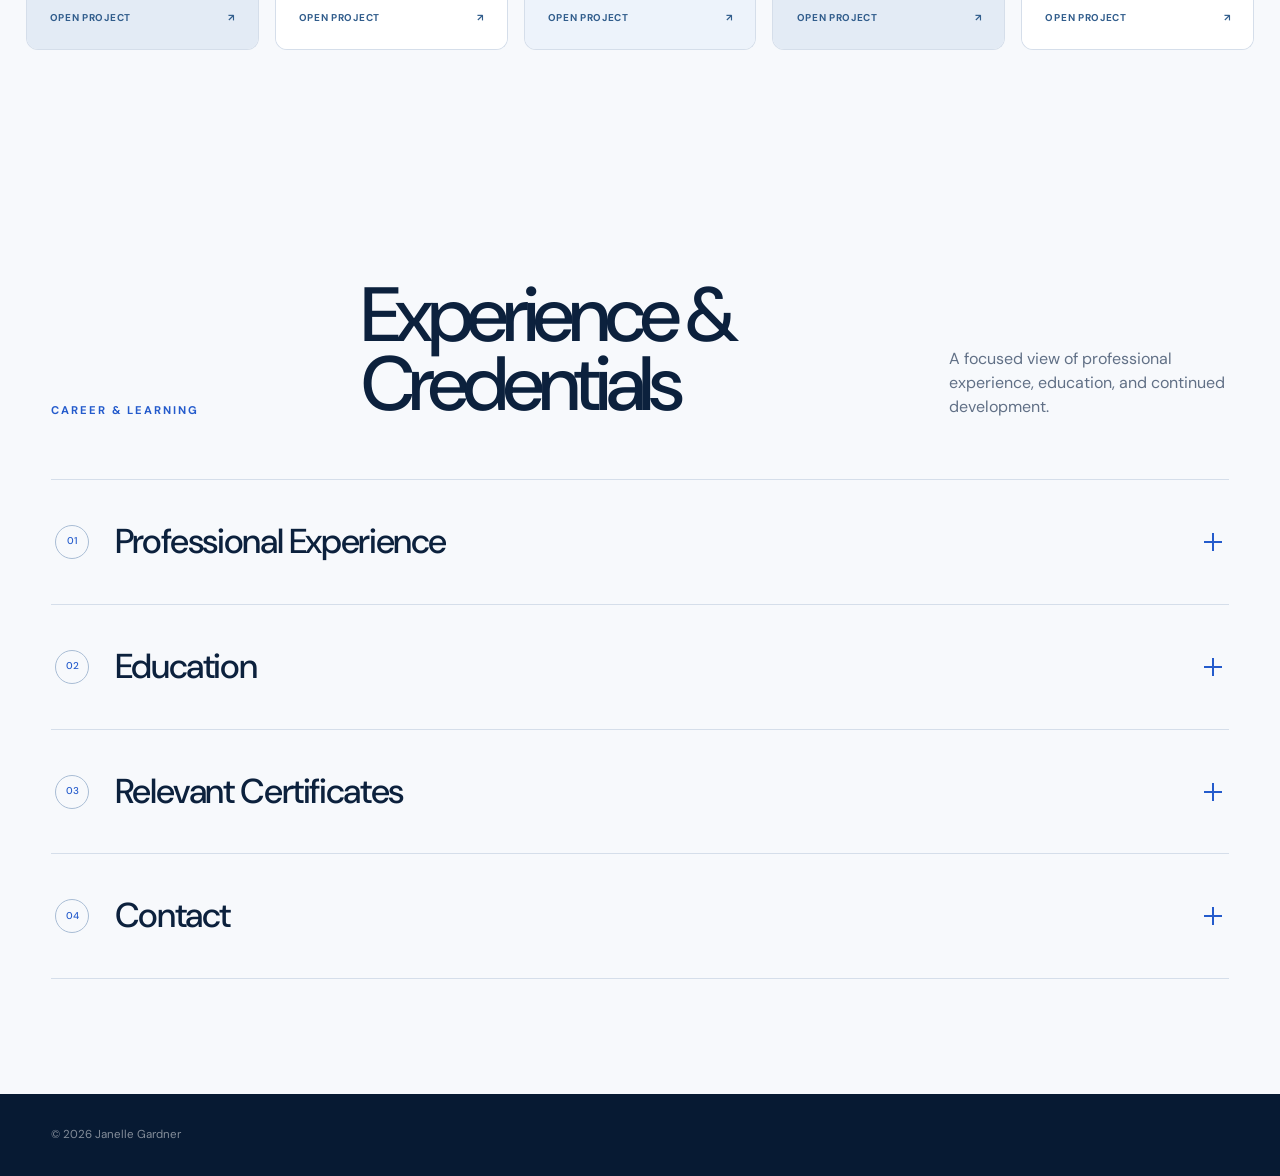
==== commit acd3ce25: "Update portfolio project navigation and links" ====
--- a/index.html
+++ b/index.html
@@ -25,11 +25,9 @@
         <div class="topbar__meta">
           <span>Professional Portfolio</span>
           <div class="nav-links">
-            <a href="#work">Work</a>
-            <a href="#administrative-operations">Administrative &amp; Operations</a>
-            <a href="#video">Video</a>
+            <a href="#work">Project Deck</a>
             <a href="#experience">Experience</a>
-            <a href="#contact">Contact</a>
+            <a href="#experience" data-contact-link>Contact</a>
           </div>
         </div>
       </nav>
--- a/styles.css
+++ b/styles.css
@@ -268,8 +268,8 @@
   .reveal, .project-card, .reveal-card { opacity: 1; transform: none; }
 }
 
-/* Original-project image viewer */
-.visual-case-study__frame{display:grid;grid-template-columns:minmax(190px,.34fr) minmax(0,1.66fr);gap:18px;align-items:start}.visual-navigation{position:sticky;top:0;display:grid;border-top:1px solid var(--project-accent)}.visual-navigation button{display:flex;align-items:center;justify-content:space-between;min-height:58px;padding:14px 12px;cursor:pointer;border:0;border-bottom:1px solid color-mix(in srgb,var(--project-accent) 45%,#c8d4e2);background:rgba(255,255,255,.06);color:#d4e2f1;font:inherit;font-weight:600;text-align:left;transition:background var(--transition),color var(--transition),padding var(--transition)}.visual-navigation button::after{content:"↗";opacity:.45}.visual-navigation button:hover,.visual-navigation button:focus-visible{padding-left:18px;background:color-mix(in srgb,var(--project-accent) 18%,transparent);color:white}.visual-navigation button.is-active{border-left:4px solid var(--project-accent);background:var(--project-accent-soft);color:var(--project-accent-dark)}.visual-navigation button.is-active::after{content:"—";opacity:1}.project-visual{position:relative;min-width:0;margin:0;padding:clamp(10px,2vw,20px);overflow:hidden;border:1px solid var(--project-accent);border-radius:var(--radius);background:var(--project-accent-soft);box-shadow:0 18px 44px rgba(0,0,0,.16);opacity:1;transition:opacity 180ms ease}.project-visual.is-changing{opacity:.35}.project-visual__image{display:block;width:100%;height:auto;max-width:none;object-fit:contain}.project-visual__error{display:grid;place-items:center;min-height:260px;margin:0;color:var(--muted);font-weight:600;text-align:center}.external-link--primary{color:var(--project-accent-dark)}.profile-project{grid-template-columns:minmax(260px,.8fr) minmax(0,1.2fr);align-items:start}.profile-visual{grid-row:span 2}.profile-introduction{padding:clamp(24px,4vw,42px)}.profile-introduction>p:last-child{margin-bottom:0;font-size:clamp(1.05rem,1.8vw,1.4rem);line-height:1.65}.tool-box-grid{display:grid;grid-template-columns:repeat(2,minmax(0,1fr));gap:14px}.tool-box{padding:20px;border:1px solid #385675;border-radius:var(--radius);background:var(--paper);box-shadow:0 18px 44px rgba(0,0,0,.16)}.tool-box h3{margin:0 0 14px;font-size:1rem}.tool-box img{display:block;width:100%;height:auto;max-height:220px;object-fit:contain}.visual-case-study .project-links{padding:clamp(20px,3vw,30px) 0;border-top:1px solid var(--project-accent)}
-@media(max-width:900px){.visual-case-study__frame{grid-template-columns:1fr}.visual-navigation{position:static;grid-template-columns:repeat(auto-fit,minmax(150px,1fr))}.visual-navigation button{border-right:1px solid color-mix(in srgb,var(--project-accent) 45%,#c8d4e2)}.profile-project{grid-template-columns:1fr}.profile-visual{grid-row:auto}}
-@media(max-width:520px){.visual-navigation{grid-template-columns:1fr}.project-visual{margin-right:-12px;margin-left:-12px;padding:8px;border-radius:6px}.tool-box-grid{grid-template-columns:1fr}}
+/* Project image display */
+.project-visual{position:relative;min-width:0;margin:0;padding:clamp(10px,2vw,20px);overflow:hidden;border:1px solid var(--project-accent);border-radius:var(--radius);background:var(--project-accent-soft);box-shadow:0 18px 44px rgba(0,0,0,.16)}.project-visual__image{display:block;width:100%;height:auto;max-width:none;object-fit:contain}.project-visual__error{display:grid;place-items:center;min-height:260px;margin:0;color:var(--muted);font-weight:600;text-align:center}.profile-project{grid-template-columns:minmax(260px,.8fr) minmax(0,1.2fr);align-items:start}.profile-visual{grid-row:span 2}.profile-introduction{padding:clamp(24px,4vw,42px)}.profile-introduction>p:last-child{margin-bottom:0;font-size:clamp(1.05rem,1.8vw,1.4rem);line-height:1.65}.tool-box-grid{display:grid;grid-template-columns:repeat(2,minmax(0,1fr));gap:14px}.tool-box{padding:20px;border:1px solid #385675;border-radius:var(--radius);background:var(--paper);box-shadow:0 18px 44px rgba(0,0,0,.16)}.tool-box h3{margin:0 0 14px;font-size:1rem}.tool-box img{display:block;width:100%;height:auto;max-height:220px;object-fit:contain}
+@media(max-width:900px){.profile-project{grid-template-columns:1fr}.profile-visual{grid-row:auto}}
+@media(max-width:520px){.project-visual{margin-right:-12px;margin-left:-12px;padding:8px;border-radius:6px}.tool-box-grid{grid-template-columns:1fr}}
 .focused-project .project-links__list{display:flex;align-items:flex-start;flex-direction:column;gap:7px}.focused-project .project-links__list .external-link{min-height:34px}.focused-project .video-project-item .external-link{color:var(--project-accent-dark)}
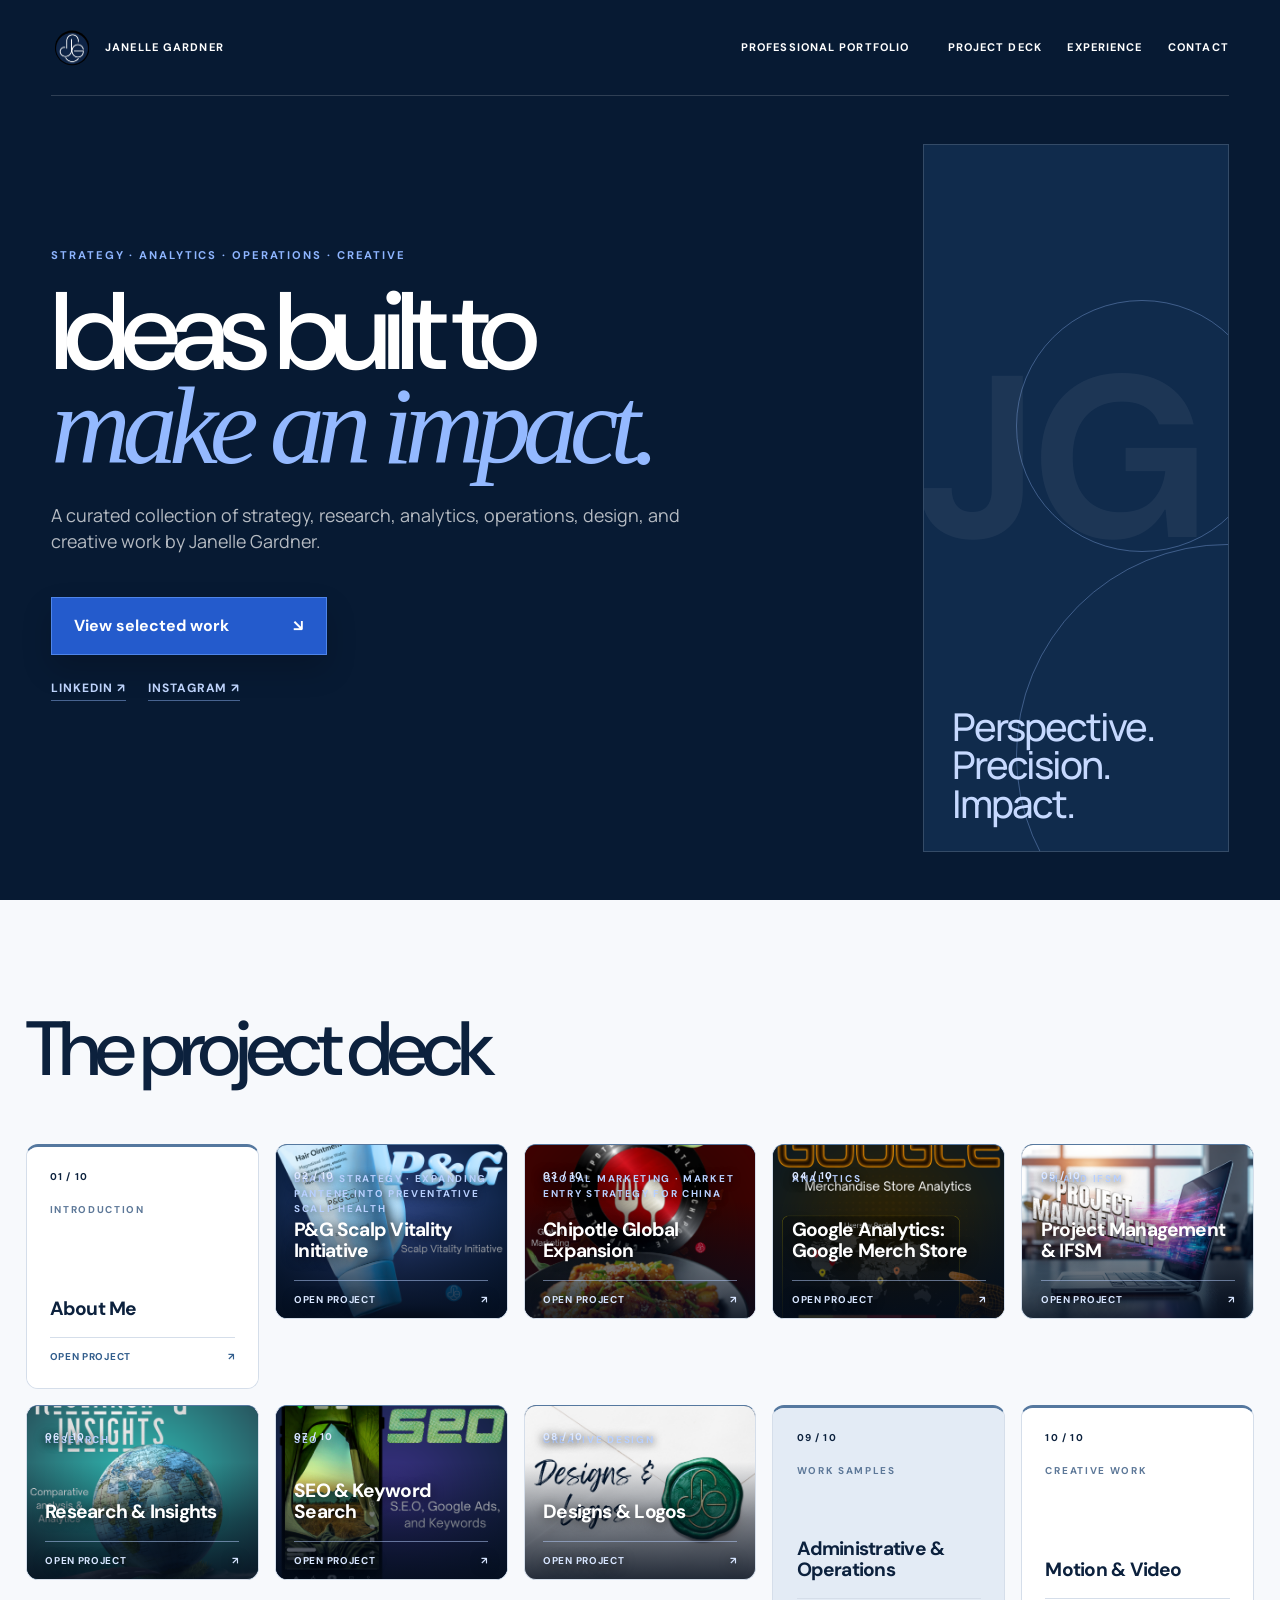
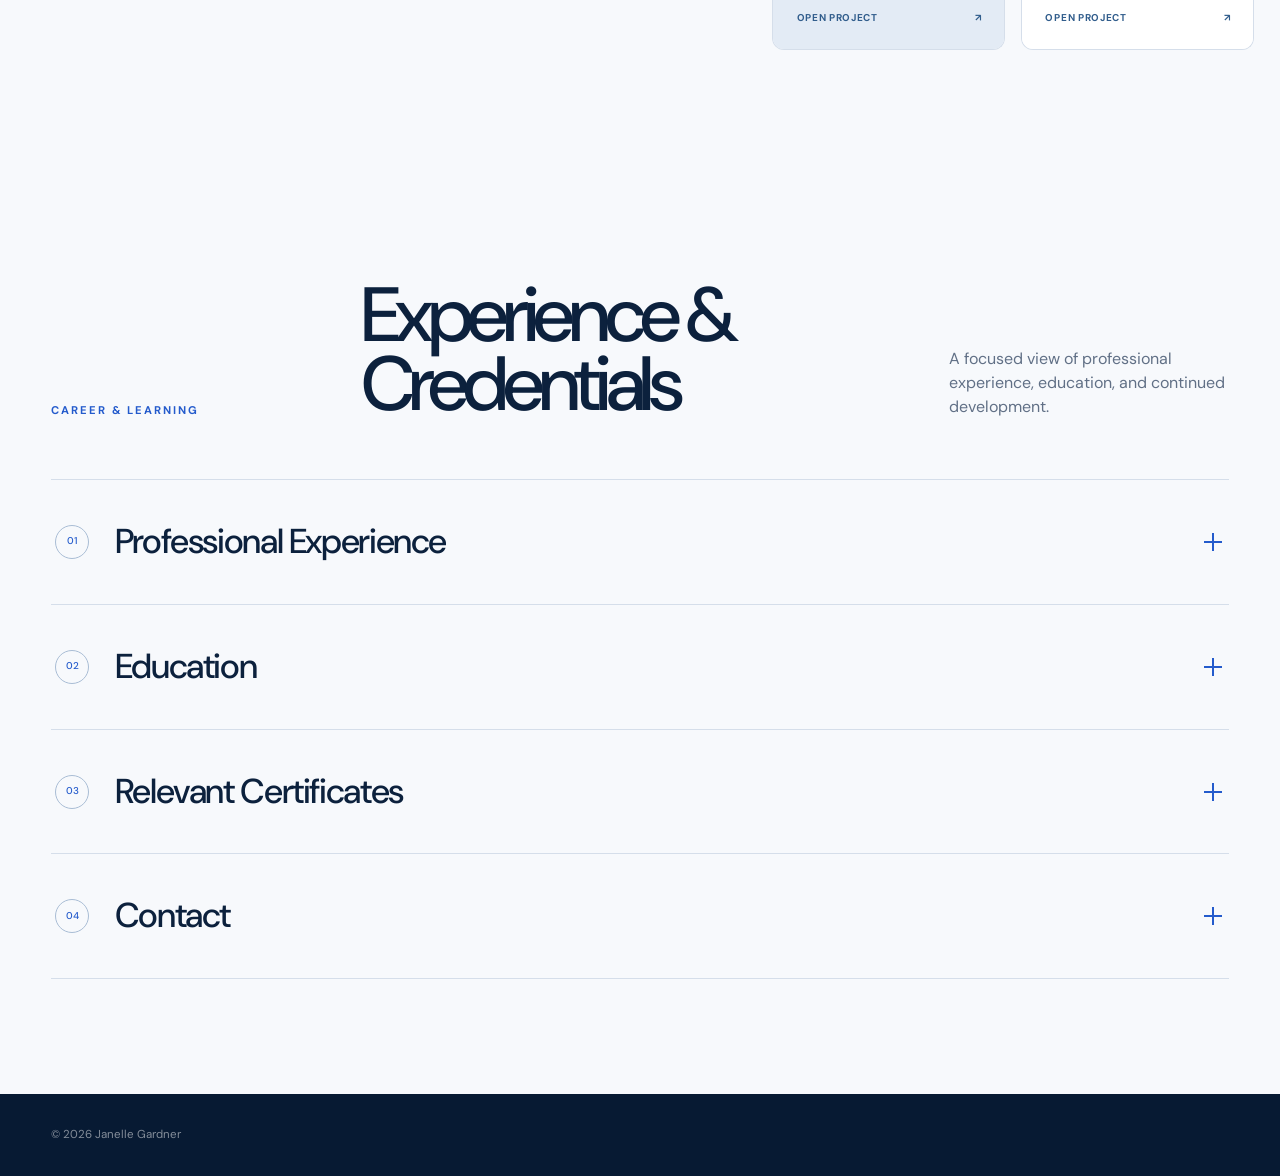
==== commit c335d12c: "Add project thumbnails and featured credentials" ====
--- a/index.html
+++ b/index.html
@@ -73,7 +73,7 @@
           <section class="accordion-item">
             <h3><button class="accordion-trigger" type="button" aria-expanded="false" aria-controls="professional-panel" id="professional-trigger"><span><small>01</small>Professional Experience</span><i aria-hidden="true"></i></button></h3>
             <div class="accordion-panel" id="professional-panel" role="region" aria-labelledby="professional-trigger" hidden><div class="accordion-panel__inner"><div class="timeline">
-              <article class="timeline-card reveal-card">
+              <article class="timeline-card featured-entry reveal-card">
                 <p class="timeline-card__date">Jun 2023 – Present</p>
                 <h4>Marketing Associate / Social Media Management</h4>
                 <p>ReNVision, LLC</p>
@@ -97,7 +97,7 @@
           <section class="accordion-item">
             <h3><button class="accordion-trigger" type="button" aria-expanded="false" aria-controls="education-panel" id="education-trigger"><span><small>02</small>Education</span><i aria-hidden="true"></i></button></h3>
             <div class="accordion-panel" id="education-panel" role="region" aria-labelledby="education-trigger" hidden><div class="accordion-panel__inner"><div class="education-grid">
-              <article class="education-card education-card--featured reveal-card">
+              <article class="education-card education-card--featured featured-entry reveal-card">
                 <p class="credential-type">Bachelor's degree</p>
                 <h4>Bachelor of Science in Marketing</h4>
                 <p>University of Maryland Global Campus (UMGC)</p>
@@ -111,7 +111,7 @@
           <section class="accordion-item">
             <h3><button class="accordion-trigger" type="button" aria-expanded="false" aria-controls="certificates-panel" id="certificates-trigger"><span><small>03</small>Relevant Certificates</span><i aria-hidden="true"></i></button></h3>
             <div class="accordion-panel" id="certificates-panel" role="region" aria-labelledby="certificates-trigger" hidden><div class="accordion-panel__inner"><div class="development-list">
-              <article class="development-card reveal-card"><h4>Omnichannel Marketing Job Simulation</h4><time datetime="2025-09">Sep 2025</time></article>
+              <article class="development-card featured-entry reveal-card"><h4>Omnichannel Marketing Job Simulation</h4><time datetime="2025-09">Sep 2025</time></article>
               <article class="development-card reveal-card"><h4>Siemens Mobility Project Manager Job Simulation</h4><time datetime="2025-12">Dec 2025</time></article>
               <article class="development-card reveal-card"><h4>BCG Data for Decision Makers Job Simulation</h4><time datetime="2026-01">Jan 2026</time></article>
             </div></div></div>
@@ -120,7 +120,7 @@
           <section class="accordion-item" id="contact">
             <h3><button class="accordion-trigger" type="button" aria-expanded="false" aria-controls="contact-panel" id="contact-trigger"><span><small>04</small>Contact</span><i aria-hidden="true"></i></button></h3>
             <div class="accordion-panel" id="contact-panel" role="region" aria-labelledby="contact-trigger" hidden><div class="accordion-panel__inner contact-panel-content">
-              <div class="contact-intro"><p class="eyebrow">Contact</p><h4>Start a conversation</h4><p>Interested in connecting about strategy, operations, analytics, or creative work?</p></div>
+              <div class="contact-intro featured-entry"><p class="eyebrow">Contact</p><h4>Start a conversation</h4><p>Interested in connecting about strategy, operations, analytics, or creative work?</p></div>
               <nav class="contact-links" aria-label="Contact links">
                 <a href="mailto:j.kgardner@outlook.com"><span>Email</span><strong>j.kgardner@outlook.com</strong><i aria-hidden="true">↗</i></a>
                 <a href="https://www.linkedin.com/in/jgardnerdesign" target="_blank" rel="noopener noreferrer"><span>LinkedIn</span><strong>jgardnerdesign</strong><i aria-hidden="true">↗</i></a>
--- a/styles.css
+++ b/styles.css
@@ -61,8 +61,19 @@
 .section-heading > p:last-child { margin: 0; color: var(--muted); }
 .work-section .section-heading { display: block; }
 .portfolio-grid { display: grid; grid-template-columns: repeat(5,minmax(0,1fr)); gap: clamp(10px,1.25vw,20px); width: 100%; }
-.project-card { min-width: 0; min-height: 245px; padding: 0; overflow: hidden; cursor: pointer; border: 1px solid var(--border); border-top: 3px solid #55789f; border-radius: var(--radius); background: white; color: inherit; text-align: left; transition: transform var(--transition), box-shadow var(--transition), border-color var(--transition); }
-.project-card:hover, .project-card:focus-visible { border-color: #8aa9d2; box-shadow: var(--shadow); outline: none; transform: translateY(-7px); }
+.project-card { position: relative; min-width: 0; min-height: 245px; padding: 0; overflow: hidden; cursor: pointer; border: 1px solid var(--border); border-top: 3px solid #55789f; border-radius: var(--radius); background: white; color: inherit; text-align: left; transition: transform var(--transition), box-shadow var(--transition), border-color var(--transition); }
+.project-card:hover, .project-card:focus-visible { border-color: #8aa9d2; box-shadow: var(--shadow); outline: none; transform: translateY(-5px); }
+.project-card--image { aspect-ratio: 4 / 3; min-height: 0; border-top-width: 1px; background: var(--navy-2); isolation: isolate; }
+.project-card__thumbnail { position: absolute; inset: 0; z-index: -2; display: block; width: 100%; height: 100%; object-fit: cover; object-position: center; transition: transform 500ms cubic-bezier(.2,.7,.2,1); }
+.project-card__shade { position: absolute; inset: auto 0 0; z-index: -1; height: 68%; pointer-events: none; background: linear-gradient(to top,rgba(3,12,27,.86) 0%,rgba(3,12,27,.48) 52%,rgba(3,12,27,0) 100%); transition: height 350ms ease, background 350ms ease; }
+.project-card__content { display: flex; flex-direction: column; justify-content: flex-end; min-width: 0; height: 100%; padding: clamp(14px,1.45vw,22px); color: white; text-shadow: 0 2px 12px rgba(0,0,0,.65); transform: translateY(8px); transition: transform 350ms ease; }
+.project-card--image:hover .project-card__thumbnail, .project-card--image:focus-visible .project-card__thumbnail { transform: scale(1.025); }
+.project-card--image:hover .project-card__shade, .project-card--image:focus-visible .project-card__shade { height: 76%; background: linear-gradient(to top,rgba(3,12,27,.94) 0%,rgba(3,12,27,.62) 52%,rgba(3,12,27,0) 100%); }
+.project-card--image:hover .project-card__content, .project-card--image:focus-visible .project-card__content { transform: translateY(-10px); }
+.project-card--image .project-card__number { position: absolute; top: clamp(12px,1.2vw,18px); left: clamp(14px,1.45vw,22px); color: #dce8ff; }
+.project-card--image .project-card__category { margin-top: 0; color: #b8d0ff; text-shadow: 0 1px 8px rgba(0,0,0,.9); }
+.project-card--image h2 { margin: 7px 0 12px; color: white; }
+.project-card--image .project-card__link { border-color: rgba(184,208,255,.5); color: #d7e5ff; }
 .project-card__body { display: flex; flex-direction: column; min-width: 0; height: 100%; padding: clamp(18px,1.8vw,26px); background: white; }
 .project-card:nth-child(3n+2) .project-card__body { background: #edf3fb; }
 .project-card:nth-child(3n) .project-card__body { background: #e3ebf5; }
@@ -92,19 +103,28 @@
 .timeline-card__date { margin: 0 0 10px; color: var(--blue); font-size: .7rem; font-weight: 700; letter-spacing: .1em; text-transform: uppercase; }
 .timeline-card h4, .education-card h4, .development-card h4 { margin: 0; font-size: clamp(1.1rem,1.5vw,1.4rem); line-height: 1.2; }
 .timeline-card > p:last-of-type, .education-card > p { color: var(--muted); }
+.capability-tags { display: flex; flex-wrap: wrap; gap: 7px; margin: 18px 0 0; padding: 0; list-style: none; }
+.capability-tags li { padding: 5px 10px; border: 1px solid #c6d4e3; border-radius: 999px; background: var(--pale); color: #315679; font-size: .68rem; font-weight: 700; }
 .education-grid { display: grid; grid-template-columns: 1.3fr 1fr 1fr; gap: 14px; }
 .education-card { min-height: 220px; background: #edf3fa; }
-.education-card--featured { border-color: #789bd0; background: var(--navy-2); color: white; }
-.education-card--featured > p { color: #b8cae1; }
+.featured-entry { border-color: #789bd0; background: var(--navy-2); color: white; }
+.featured-entry > p { color: #b8cae1; }
 .education-card strong { display: inline-block; margin-top: 28px; color: #a8c5fa; }
 .credential-type { margin: 0 0 30px !important; color: var(--blue) !important; font-size: .68rem; font-weight: 700; letter-spacing: .13em; text-transform: uppercase; }
-.education-card--featured .credential-type { color: #a8c5fa !important; }
+.featured-entry .credential-type { color: #a8c5fa !important; }
+.timeline-card.featured-entry .timeline-card__date, .development-card.featured-entry time { color: #a8c5fa; }
+.timeline-card.featured-entry .capability-tags li { border-color: #789bd0; background: rgba(168,197,250,.13); color: #c9dcff; }
 .development-list { border-top: 1px solid var(--border); }
 .development-card { display: grid; grid-template-columns: 1fr auto; gap: 20px; padding: 22px 4px; border-bottom: 1px solid var(--border); }
 .development-card time { color: var(--steel); font-size: .76rem; font-weight: 700; }
+.development-card.featured-entry { margin: 10px 0; padding-inline: 18px; border: 1px solid #789bd0; border-radius: var(--radius); }
 .capability-list { display: flex; flex-wrap: wrap; gap: 7px; margin: 18px 0 0; padding: 0; list-style: none; }
 .capability-list li { padding: 5px 10px; border: 1px solid #c6d4e3; border-radius: 999px; background: var(--pale); color: #315679; font-size: .68rem; font-weight: 700; }
 .contact-panel-content { display: grid; grid-template-columns: minmax(0,1fr) minmax(360px,1fr); gap: clamp(30px,7vw,100px); }
+.contact-intro.featured-entry { padding: clamp(24px,3vw,28px); border: 1px solid #789bd0; border-radius: var(--radius); }
+.contact-intro.featured-entry .eyebrow { color: #a8c5fa; }
+.contact-intro.featured-entry h4 { color: white; }
+.contact-intro.featured-entry > p:last-child { color: #b8cae1; }
 .contact-intro h4 { margin: 12px 0; font-size: clamp(2.5rem,5vw,5.5rem); font-weight: 500; line-height: .9; letter-spacing: -.06em; }
 .contact-intro > p:last-child { color: var(--muted); }
 .contact-links { display: grid; border-top: 1px solid var(--border); }
@@ -214,10 +234,10 @@
 .video-audio-note { margin: 0; color: #b9cada; font-size: .72rem; font-style: italic; text-align: right; }
 body.is-focused { overflow: hidden; }
 
-.reveal, .project-card, .reveal-card { opacity: 1; transform: none; transition: opacity 650ms ease, transform 650ms ease; }
-.reveal-ready .reveal:not(.is-revealed), .reveal-ready .project-card:not(.is-revealed), .reveal-ready .reveal-card:not(.is-revealed) { opacity: 0; transform: translateY(20px); }
+.reveal, .project-card, .reveal-card { opacity: 1; transform: none; transition: opacity 650ms ease-out, transform 650ms cubic-bezier(.2,.7,.2,1), box-shadow var(--transition), border-color var(--transition); }
+.reveal-ready .reveal:not(.is-revealed), .reveal-ready .project-card:not(.is-revealed), .reveal-ready .reveal-card:not(.is-revealed) { opacity: 0; transform: translateY(26px); }
 .reveal.is-revealed, .project-card.is-revealed, .reveal-card.is-revealed { opacity: 1; transform: none; }
-.project-card.is-revealed:hover { transform: translateY(-7px); }
+.project-card.is-revealed:hover, .project-card.is-revealed:focus-visible { transform: translateY(-5px); }
 
 :focus-visible { outline: 3px solid #8db5ff; outline-offset: 4px; }
 
@@ -252,6 +272,7 @@
 @media (max-width: 520px) {
   .portfolio-grid { grid-template-columns: repeat(2,minmax(0,1fr)); gap: 10px; }
   .project-card { min-height: 220px; }
+  .project-card--image { min-height: 0; }
   .project-card h2 { font-size: .96rem; }
   .education-grid, .metric-grid, .briefing-grid { grid-template-columns: 1fr; }
   .education-card--featured { grid-column: auto; }
@@ -261,15 +282,21 @@
   .sample-card summary { grid-template-columns: 1fr; }
   .hero__socials { flex-wrap: wrap; }
 }
+@media (hover: none) {
+  .project-card--image .project-card__content { transform: none; }
+  .project-card--image .project-card__shade { height: 72%; background: linear-gradient(to top,rgba(3,12,27,.9) 0%,rgba(3,12,27,.55) 52%,rgba(3,12,27,0) 100%); }
+  .project-card--image:hover .project-card__thumbnail { transform: none; }
+}
 @media (max-width: 310px) { .portfolio-grid { grid-template-columns: 1fr; } }
 @media (prefers-reduced-motion: reduce) {
   html { scroll-behavior: auto; }
   *, *::before, *::after { animation-duration: .01ms !important; transition-duration: .01ms !important; }
   .reveal, .project-card, .reveal-card { opacity: 1; transform: none; }
+  .project-card--image .project-card__thumbnail, .project-card--image .project-card__content { transform: none !important; }
 }
 
 /* Project image display */
-.project-visual{position:relative;min-width:0;margin:0;padding:clamp(10px,2vw,20px);overflow:hidden;border:1px solid var(--project-accent);border-radius:var(--radius);background:var(--project-accent-soft);box-shadow:0 18px 44px rgba(0,0,0,.16)}.project-visual__image{display:block;width:100%;height:auto;max-width:none;object-fit:contain}.project-visual__error{display:grid;place-items:center;min-height:260px;margin:0;color:var(--muted);font-weight:600;text-align:center}.profile-project{grid-template-columns:minmax(260px,.8fr) minmax(0,1.2fr);align-items:start}.profile-visual{grid-row:span 2}.profile-introduction{padding:clamp(24px,4vw,42px)}.profile-introduction>p:last-child{margin-bottom:0;font-size:clamp(1.05rem,1.8vw,1.4rem);line-height:1.65}.tool-box-grid{display:grid;grid-template-columns:repeat(2,minmax(0,1fr));gap:14px}.tool-box{padding:20px;border:1px solid #385675;border-radius:var(--radius);background:var(--paper);box-shadow:0 18px 44px rgba(0,0,0,.16)}.tool-box h3{margin:0 0 14px;font-size:1rem}.tool-box img{display:block;width:100%;height:auto;max-height:220px;object-fit:contain}
+.project-visual{position:relative;min-width:0;margin:0;padding:clamp(10px,2vw,20px);overflow:hidden;border:1px solid var(--project-accent);border-radius:var(--radius);background:var(--project-accent-soft);box-shadow:0 18px 44px rgba(0,0,0,.16)}.project-visual__image{display:block;width:100%;height:auto;max-width:none;object-fit:contain}.project-visual__error{display:grid;place-items:center;min-height:260px;margin:0;color:var(--muted);font-weight:600;text-align:center}.profile-project{grid-template-columns:minmax(260px,.8fr) minmax(0,1.2fr);align-items:start}.profile-visual{grid-row:span 2}.profile-introduction{padding:clamp(24px,4vw,42px)}.profile-introduction>p:last-child{margin-bottom:0;font-size:clamp(1.05rem,1.8vw,1.4rem);line-height:1.65}.tool-box-grid{display:grid;grid-template-columns:repeat(2,minmax(0,1fr));gap:clamp(24px,4vw,48px)}.case-study>.tool-box-grid{border:0;background:transparent;box-shadow:none}.tool-box{padding:20px;border:1px solid #385675;border-radius:var(--radius);background:var(--paper);box-shadow:0 18px 44px rgba(0,0,0,.16)}.tool-box h3{margin:0 0 14px;font-size:1rem}.tool-box img{display:block;width:100%;height:auto;max-height:220px;object-fit:contain}
 @media(max-width:900px){.profile-project{grid-template-columns:1fr}.profile-visual{grid-row:auto}}
 @media(max-width:520px){.project-visual{margin-right:-12px;margin-left:-12px;padding:8px;border-radius:6px}.tool-box-grid{grid-template-columns:1fr}}
 .focused-project .project-links__list{display:flex;align-items:flex-start;flex-direction:column;gap:7px}.focused-project .project-links__list .external-link{min-height:34px}.focused-project .video-project-item .external-link{color:var(--project-accent-dark)}
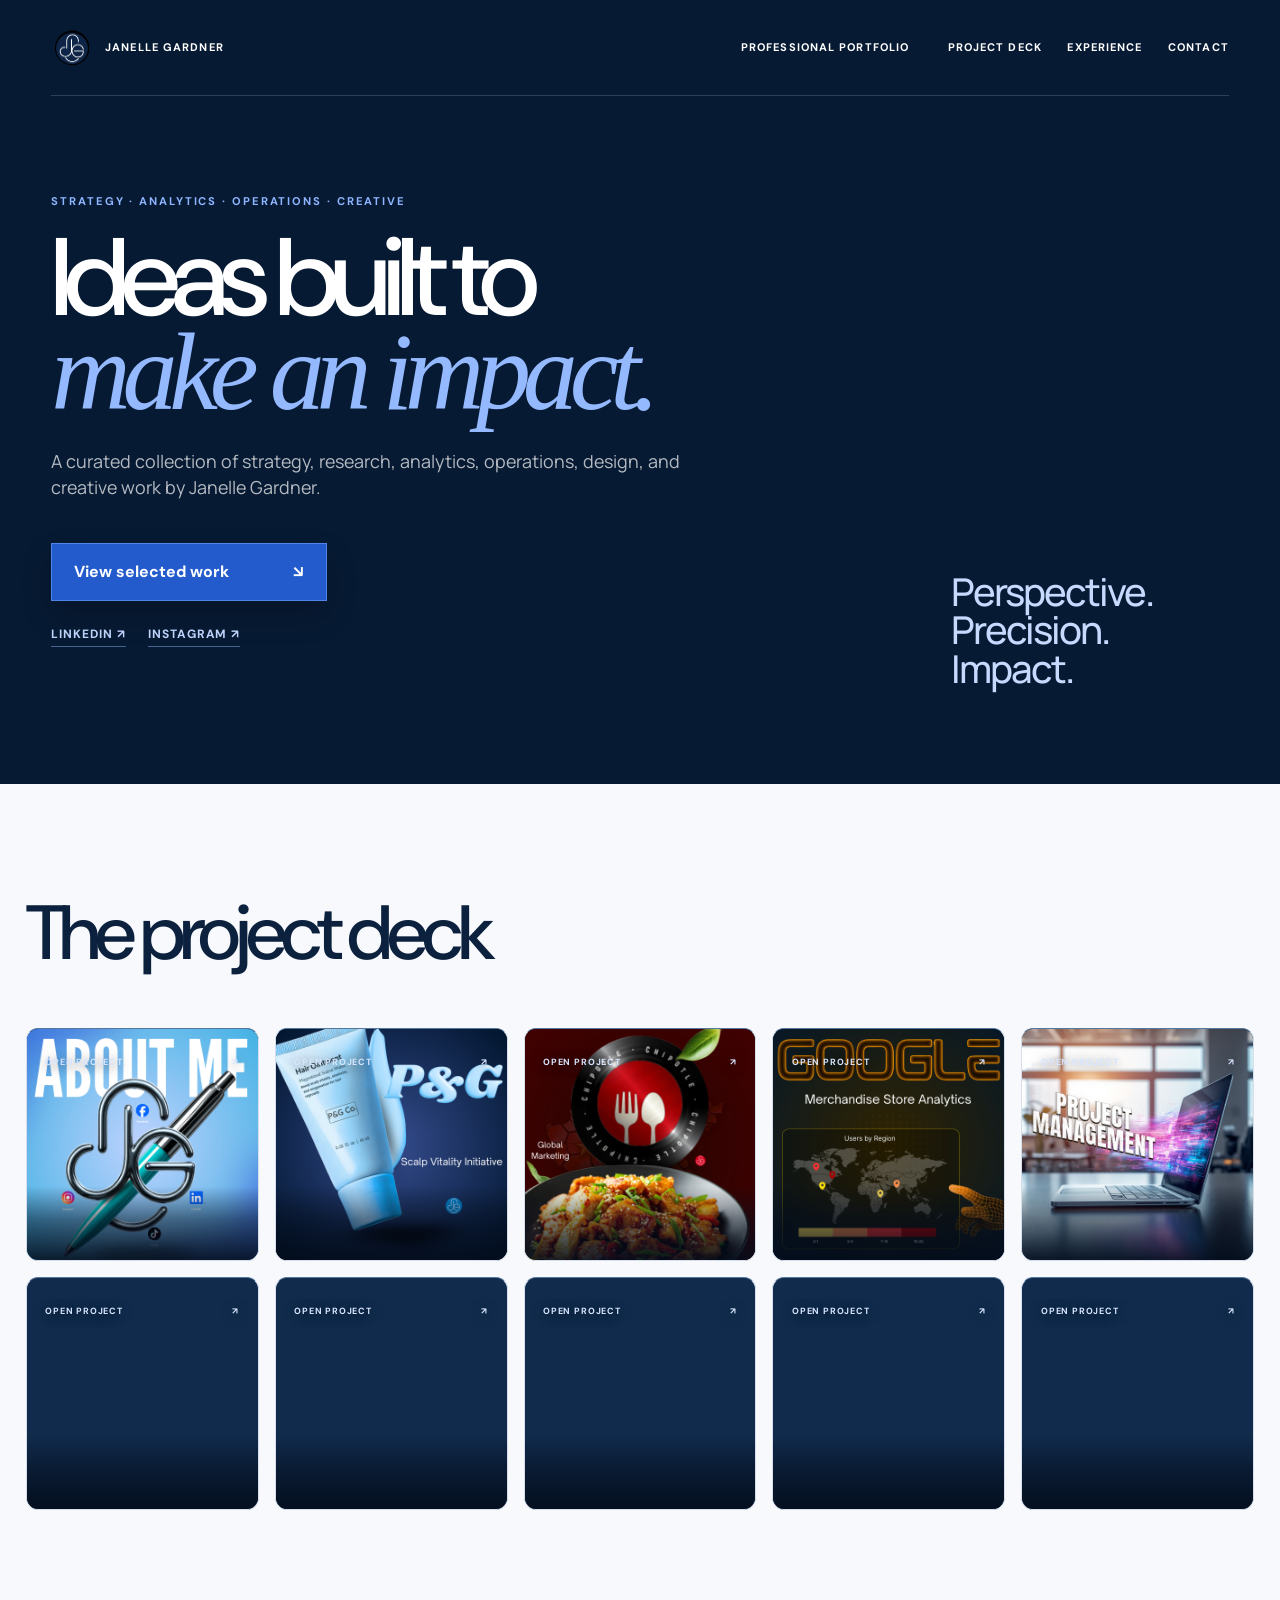
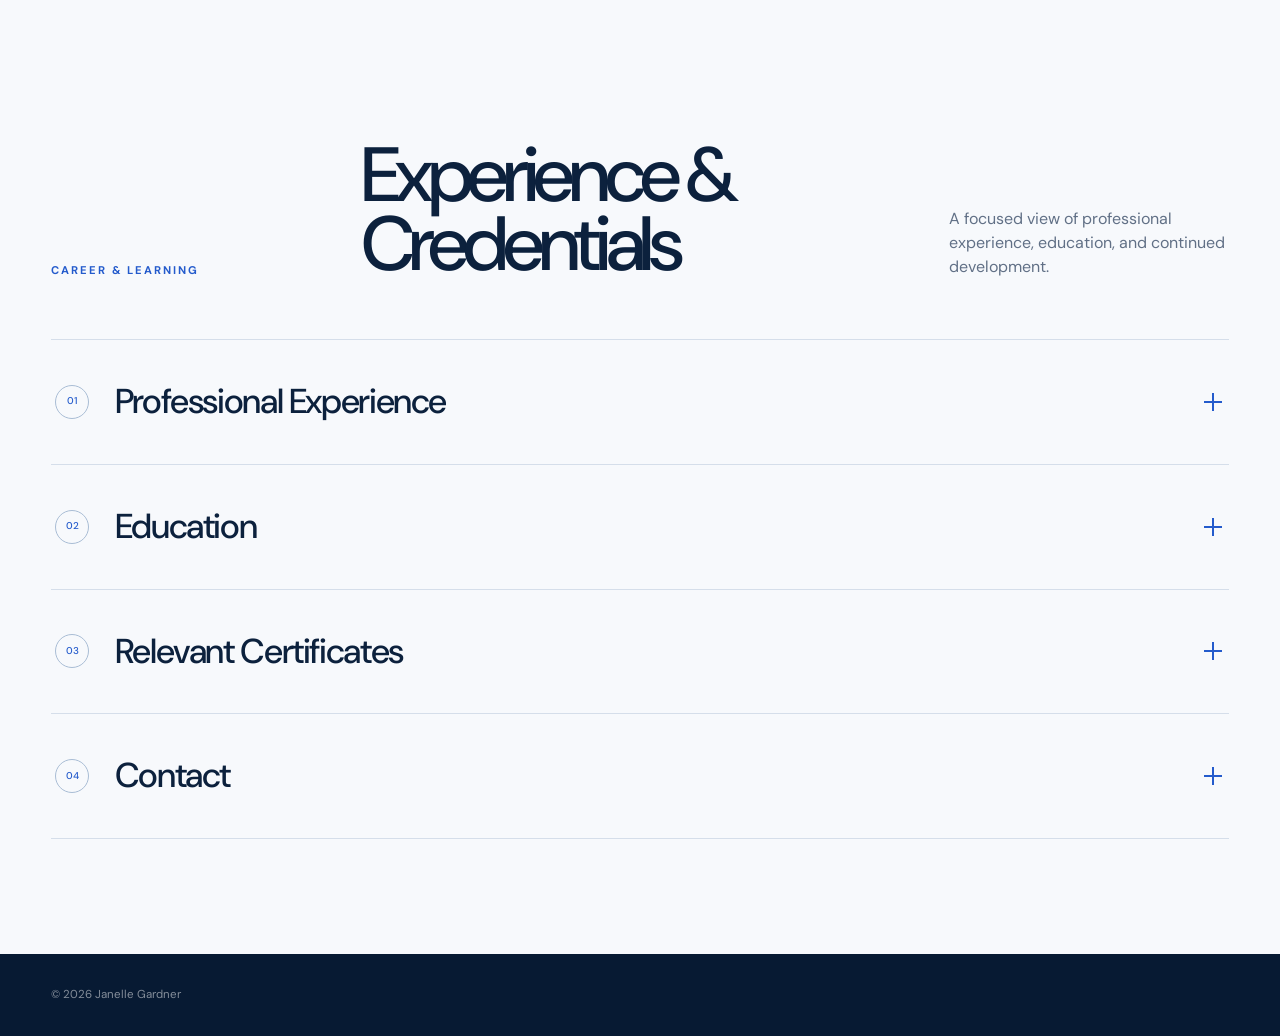
==== commit 99839d22: "Refine hero and update Instagram link" ====
--- a/index.html
+++ b/index.html
@@ -44,11 +44,10 @@
           </a>
           <div class="hero__socials" aria-label="Social profiles">
             <a href="https://www.linkedin.com/in/jgardnerdesign" target="_blank" rel="noopener noreferrer">LinkedIn <span aria-hidden="true">↗</span></a>
-            <a href="https://www.instagram.com/jkgcollection_1" target="_blank" rel="noopener noreferrer">Instagram <span aria-hidden="true">↗</span></a>
+            <a href="https://www.instagram.com/jkg_collection1/" target="_blank" rel="noopener noreferrer">Instagram <span aria-hidden="true">↗</span></a>
           </div>
         </div>
         <div class="hero__visual" aria-hidden="true">
-          <div class="hero__monogram">JG</div>
           <p>Perspective.<br />Precision.<br />Impact.</p>
         </div>
       </div>
@@ -124,7 +123,7 @@
               <nav class="contact-links" aria-label="Contact links">
                 <a href="mailto:j.kgardner@outlook.com"><span>Email</span><strong>j.kgardner@outlook.com</strong><i aria-hidden="true">↗</i></a>
                 <a href="https://www.linkedin.com/in/jgardnerdesign" target="_blank" rel="noopener noreferrer"><span>LinkedIn</span><strong>jgardnerdesign</strong><i aria-hidden="true">↗</i></a>
-                <a href="https://www.instagram.com/jkgcollection_1" target="_blank" rel="noopener noreferrer"><span>Instagram</span><strong>@JKGCOLLECTION_1</strong><i aria-hidden="true">↗</i></a>
+                <a href="https://www.instagram.com/jkg_collection1/" target="_blank" rel="noopener noreferrer"><span>Instagram</span><strong>@JKGCOLLECTION_1</strong><i aria-hidden="true">↗</i></a>
               </nav>
             </div></div>
           </section>
--- a/styles.css
+++ b/styles.css
@@ -26,7 +26,7 @@
 button { font: inherit; }
 .eyebrow, .project-card__category, .focused-project__category { margin: 0; color: var(--blue); font-size: .7rem; font-weight: 700; letter-spacing: .17em; text-transform: uppercase; }
 
-.site-header { min-height: 100svh; padding: 0 clamp(24px, 4vw, 64px) 48px; background: var(--navy); color: white; }
+.site-header { padding: 0 clamp(24px, 4vw, 64px) 40px; background: var(--navy); color: white; }
 .topbar { display: flex; align-items: center; justify-content: space-between; gap: 30px; min-height: 96px; border-bottom: 1px solid rgba(255,255,255,.16); font-size: .69rem; font-weight: 700; letter-spacing: .1em; text-transform: uppercase; }
 .homepage-brand { display: flex; align-items: center; gap: 12px; flex: none; text-decoration: none; }
 .site-corner-logo, .focused-brand__logo { width: 42px; height: 42px; object-fit: contain; clip-path: circle(41.2% at 50% 51%); }
@@ -37,8 +37,8 @@
 .nav-links a::after { content: ""; position: absolute; right: 0; bottom: -6px; left: 0; height: 1px; background: #77a6ff; transform: scaleX(0); transform-origin: right; transition: transform var(--transition); }
 .nav-links a:hover::after, .nav-links a:focus-visible::after { transform: scaleX(1); transform-origin: left; }
 
-.hero { display: grid; grid-template-columns: minmax(0, 1.48fr) minmax(290px, .52fr); min-height: calc(100svh - 144px); }
-.hero__content { align-self: center; padding: 72px 4vw 72px 0; }
+.hero { display: grid; grid-template-columns: minmax(0, 1.48fr) minmax(290px, .52fr); min-height: clamp(560px, 72svh, 700px); }
+.hero__content { align-self: center; padding: 56px 4vw 56px 0; }
 .hero .eyebrow { color: #8eb5ff; }
 .hero h1 { margin: 22px 0 28px; max-width: 940px; font-size: clamp(3.7rem, 8.6vw, 8.8rem); font-weight: 500; line-height: .85; letter-spacing: -.075em; }
 .hero h1 em { color: #94b9ff; font-family: Georgia, serif; font-weight: 400; }
@@ -48,12 +48,8 @@
 .hero__socials { display: flex; gap: 22px; margin-top: 24px; }
 .hero__socials a { padding-bottom: 3px; border-bottom: 1px solid rgba(143,180,247,.48); color: #bed3fb; font-size: .75rem; font-weight: 700; letter-spacing: .08em; text-decoration: none; text-transform: uppercase; }
 .hero__socials a:hover { border-color: white; color: white; }
-.hero__visual { position: relative; display: flex; align-items: flex-end; margin: 48px 0 0; padding: 28px; overflow: hidden; border: 1px solid rgba(255,255,255,.15); background: var(--navy-2); }
-.hero__visual::before, .hero__visual::after { content: ""; position: absolute; border: 1px solid rgba(151,190,255,.35); border-radius: 50%; }
-.hero__visual::before { right: -210px; bottom: -115px; width: 420px; aspect-ratio: 1; }
-.hero__visual::after { top: 22%; right: -40px; width: 250px; aspect-ratio: 1; }
-.hero__monogram { position: absolute; top: 28%; right: 7%; color: rgba(255,255,255,.055); font-size: clamp(9rem,18vw,19rem); font-weight: 700; line-height: 1; }
-.hero__visual p { position: relative; z-index: 1; margin: 0; color: #c6d9ff; font-family: Manrope, sans-serif; font-size: clamp(1.8rem,3vw,3.5rem); font-weight: 500; line-height: 1; letter-spacing: -.05em; }
+.hero__visual { display: flex; align-items: flex-end; padding: 56px 28px; }
+.hero__visual p { margin: 0; color: #c6d9ff; font-family: Manrope, sans-serif; font-size: clamp(1.8rem,3vw,3.5rem); font-weight: 500; line-height: 1; letter-spacing: -.05em; }
 
 .work-section, .experience-section { width: 100%; padding: clamp(72px,9vw,132px) clamp(12px,2vw,32px); }
 .section-heading { display: grid; grid-template-columns: 1fr 2fr 1fr; gap: 30px; align-items: end; max-width: 1500px; margin: 0 auto 60px; }
@@ -63,21 +59,22 @@
 .portfolio-grid { display: grid; grid-template-columns: repeat(5,minmax(0,1fr)); gap: clamp(10px,1.25vw,20px); width: 100%; }
 .project-card { position: relative; min-width: 0; min-height: 245px; padding: 0; overflow: hidden; cursor: pointer; border: 1px solid var(--border); border-top: 3px solid #55789f; border-radius: var(--radius); background: white; color: inherit; text-align: left; transition: transform var(--transition), box-shadow var(--transition), border-color var(--transition); }
 .project-card:hover, .project-card:focus-visible { border-color: #8aa9d2; box-shadow: var(--shadow); outline: none; transform: translateY(-5px); }
-.project-card--image { aspect-ratio: 4 / 3; min-height: 0; border-top-width: 1px; background: var(--navy-2); isolation: isolate; }
-.project-card__thumbnail { position: absolute; inset: 0; z-index: -2; display: block; width: 100%; height: 100%; object-fit: cover; object-position: center; transition: transform 500ms cubic-bezier(.2,.7,.2,1); }
-.project-card__shade { position: absolute; inset: auto 0 0; z-index: -1; height: 68%; pointer-events: none; background: linear-gradient(to top,rgba(3,12,27,.86) 0%,rgba(3,12,27,.48) 52%,rgba(3,12,27,0) 100%); transition: height 350ms ease, background 350ms ease; }
+.project-card--image { aspect-ratio: 1 / 1; min-height: 0; border-top-width: 1px; background: var(--navy-2); isolation: isolate; }
+.project-card__thumbnail { position: absolute; inset: 0; z-index: -2; display: block; width: 100%; height: 100%; object-fit: contain; object-position: center; }
+video.project-card__thumbnail { object-fit: cover; pointer-events: none; }
+.project-card__shade { position: absolute; inset: auto 0 0; z-index: -1; height: 32%; pointer-events: none; background: linear-gradient(to top,rgba(3,12,27,.9) 0%,rgba(3,12,27,.5) 55%,rgba(3,12,27,0) 100%); transition: height 350ms ease, background 350ms ease; }
 .project-card__content { display: flex; flex-direction: column; justify-content: flex-end; min-width: 0; height: 100%; padding: clamp(14px,1.45vw,22px); color: white; text-shadow: 0 2px 12px rgba(0,0,0,.65); transform: translateY(8px); transition: transform 350ms ease; }
-.project-card--image:hover .project-card__thumbnail, .project-card--image:focus-visible .project-card__thumbnail { transform: scale(1.025); }
-.project-card--image:hover .project-card__shade, .project-card--image:focus-visible .project-card__shade { height: 76%; background: linear-gradient(to top,rgba(3,12,27,.94) 0%,rgba(3,12,27,.62) 52%,rgba(3,12,27,0) 100%); }
-.project-card--image:hover .project-card__content, .project-card--image:focus-visible .project-card__content { transform: translateY(-10px); }
-.project-card--image .project-card__number { position: absolute; top: clamp(12px,1.2vw,18px); left: clamp(14px,1.45vw,22px); color: #dce8ff; }
-.project-card--image .project-card__category { margin-top: 0; color: #b8d0ff; text-shadow: 0 1px 8px rgba(0,0,0,.9); }
-.project-card--image h2 { margin: 7px 0 12px; color: white; }
-.project-card--image .project-card__link { border-color: rgba(184,208,255,.5); color: #d7e5ff; }
+.project-card--image:hover .project-card__shade, .project-card--image:focus-visible .project-card__shade { height: 58%; background: linear-gradient(to top,rgba(3,12,27,.94) 0%,rgba(3,12,27,.58) 55%,rgba(3,12,27,0) 100%); }
+.project-card--image:hover .project-card__content, .project-card--image:focus-visible .project-card__content { transform: translateY(-6px); }
+.project-card--image h2, .project-card--image .project-card__category { max-height: 0; margin: 0; overflow: hidden; opacity: 0; transition: opacity 350ms ease, transform 350ms ease, max-height 350ms ease, margin-top 350ms ease; }
+.project-card--image h2 { color: white; font-size: clamp(.85rem,1.05vw,1.05rem); line-height: 1.08; transform: translateY(14px); }
+.project-card--image .project-card__category { color: #b8d0ff; font-size: clamp(.56rem,.7vw,.68rem); font-weight: 700; letter-spacing: .1em; line-height: 1.35; text-shadow: 0 1px 8px rgba(0,0,0,.9); transform: translateY(18px); transition-delay: 60ms; }
+.project-card--image:hover h2, .project-card--image:focus-visible h2 { max-height: 70px; margin-top: 10px; opacity: 1; transform: translateY(0); }
+.project-card--image:hover .project-card__category, .project-card--image:focus-visible .project-card__category { max-height: 70px; margin-top: 6px; opacity: 1; transform: translateY(0); }
+.project-card--image .project-card__link { padding-top: 0; border-top: 0; color: #d7e5ff; font-size: clamp(.56rem,.65vw,.63rem); letter-spacing: .09em; }
 .project-card__body { display: flex; flex-direction: column; min-width: 0; height: 100%; padding: clamp(18px,1.8vw,26px); background: white; }
 .project-card:nth-child(3n+2) .project-card__body { background: #edf3fb; }
 .project-card:nth-child(3n) .project-card__body { background: #e3ebf5; }
-.project-card__number { font-size: .62rem; font-weight: 700; letter-spacing: .12em; }
 .project-card__category { margin-top: 18px; color: var(--steel); font-size: .62rem; }
 .project-card h2 { margin: auto 0 18px; font-size: clamp(1.12rem,1.5vw,1.55rem); line-height: 1.08; letter-spacing: -.04em; }
 .project-card__link { display: flex; justify-content: space-between; padding-top: 12px; border-top: 1px solid var(--border); color: #315d8c; font-size: .62rem; font-weight: 700; letter-spacing: .07em; text-transform: uppercase; }
@@ -230,7 +227,9 @@
 .video-index { color: var(--blue); font-size: .7rem; font-weight: 700; }
 .video-project-item h4 { margin: 28px 0 10px; font-size: 1.4rem; }
 .video-project-item p { color: var(--muted); }
-.video-project-item .external-link { align-self: flex-start; margin-top: auto; }
+.video-project-media { min-width: 0; margin: 0; }
+.video-project-player { display: block; width: 100%; max-width: 100%; height: auto; max-height: 320px; border-radius: 8px; background: var(--navy); object-fit: contain; }
+.video-project-media figcaption { margin-top: 12px; color: var(--muted); font-size: .92rem; line-height: 1.55; }
 .video-audio-note { margin: 0; color: #b9cada; font-size: .72rem; font-style: italic; text-align: right; }
 body.is-focused { overflow: hidden; }
 
@@ -261,9 +260,10 @@
   .nav-links { width: max-content; }
   .homepage-brand span { display: none; }
   .hero { grid-template-columns: 1fr; }
-  .hero__content { padding: 70px 0 56px; }
+  .hero { min-height: auto; }
+  .hero__content { padding: 56px 0 40px; }
   .hero h1 { font-size: clamp(3.5rem,17vw,5.7rem); }
-  .hero__visual { min-height: 330px; margin: 0; }
+  .hero__visual { min-height: 0; padding: 0 0 44px; }
   .focused-brand { top: 16px; left: 16px; }
   .back-button { top: 64px; right: 14px; left: 14px; }
   .focused-project__panel { padding: 125px 12px 24px; }
@@ -273,6 +273,11 @@
   .portfolio-grid { grid-template-columns: repeat(2,minmax(0,1fr)); gap: 10px; }
   .project-card { min-height: 220px; }
   .project-card--image { min-height: 0; }
+  .project-card--image .project-card__content { transform: none; }
+  .project-card--image .project-card__shade { height: 58%; }
+  .project-card--image h2, .project-card--image .project-card__category { max-height: 70px; opacity: 1; transform: none; }
+  .project-card--image h2 { margin-top: 10px; }
+  .project-card--image .project-card__category { margin-top: 6px; }
   .project-card h2 { font-size: .96rem; }
   .education-grid, .metric-grid, .briefing-grid { grid-template-columns: 1fr; }
   .education-card--featured { grid-column: auto; }
@@ -284,8 +289,10 @@
 }
 @media (hover: none) {
   .project-card--image .project-card__content { transform: none; }
-  .project-card--image .project-card__shade { height: 72%; background: linear-gradient(to top,rgba(3,12,27,.9) 0%,rgba(3,12,27,.55) 52%,rgba(3,12,27,0) 100%); }
-  .project-card--image:hover .project-card__thumbnail { transform: none; }
+  .project-card--image .project-card__shade { height: 58%; background: linear-gradient(to top,rgba(3,12,27,.92) 0%,rgba(3,12,27,.55) 55%,rgba(3,12,27,0) 100%); }
+  .project-card--image h2, .project-card--image .project-card__category { max-height: 70px; opacity: 1; transform: none; }
+  .project-card--image h2 { margin-top: 10px; }
+  .project-card--image .project-card__category { margin-top: 6px; }
 }
 @media (max-width: 310px) { .portfolio-grid { grid-template-columns: 1fr; } }
 @media (prefers-reduced-motion: reduce) {
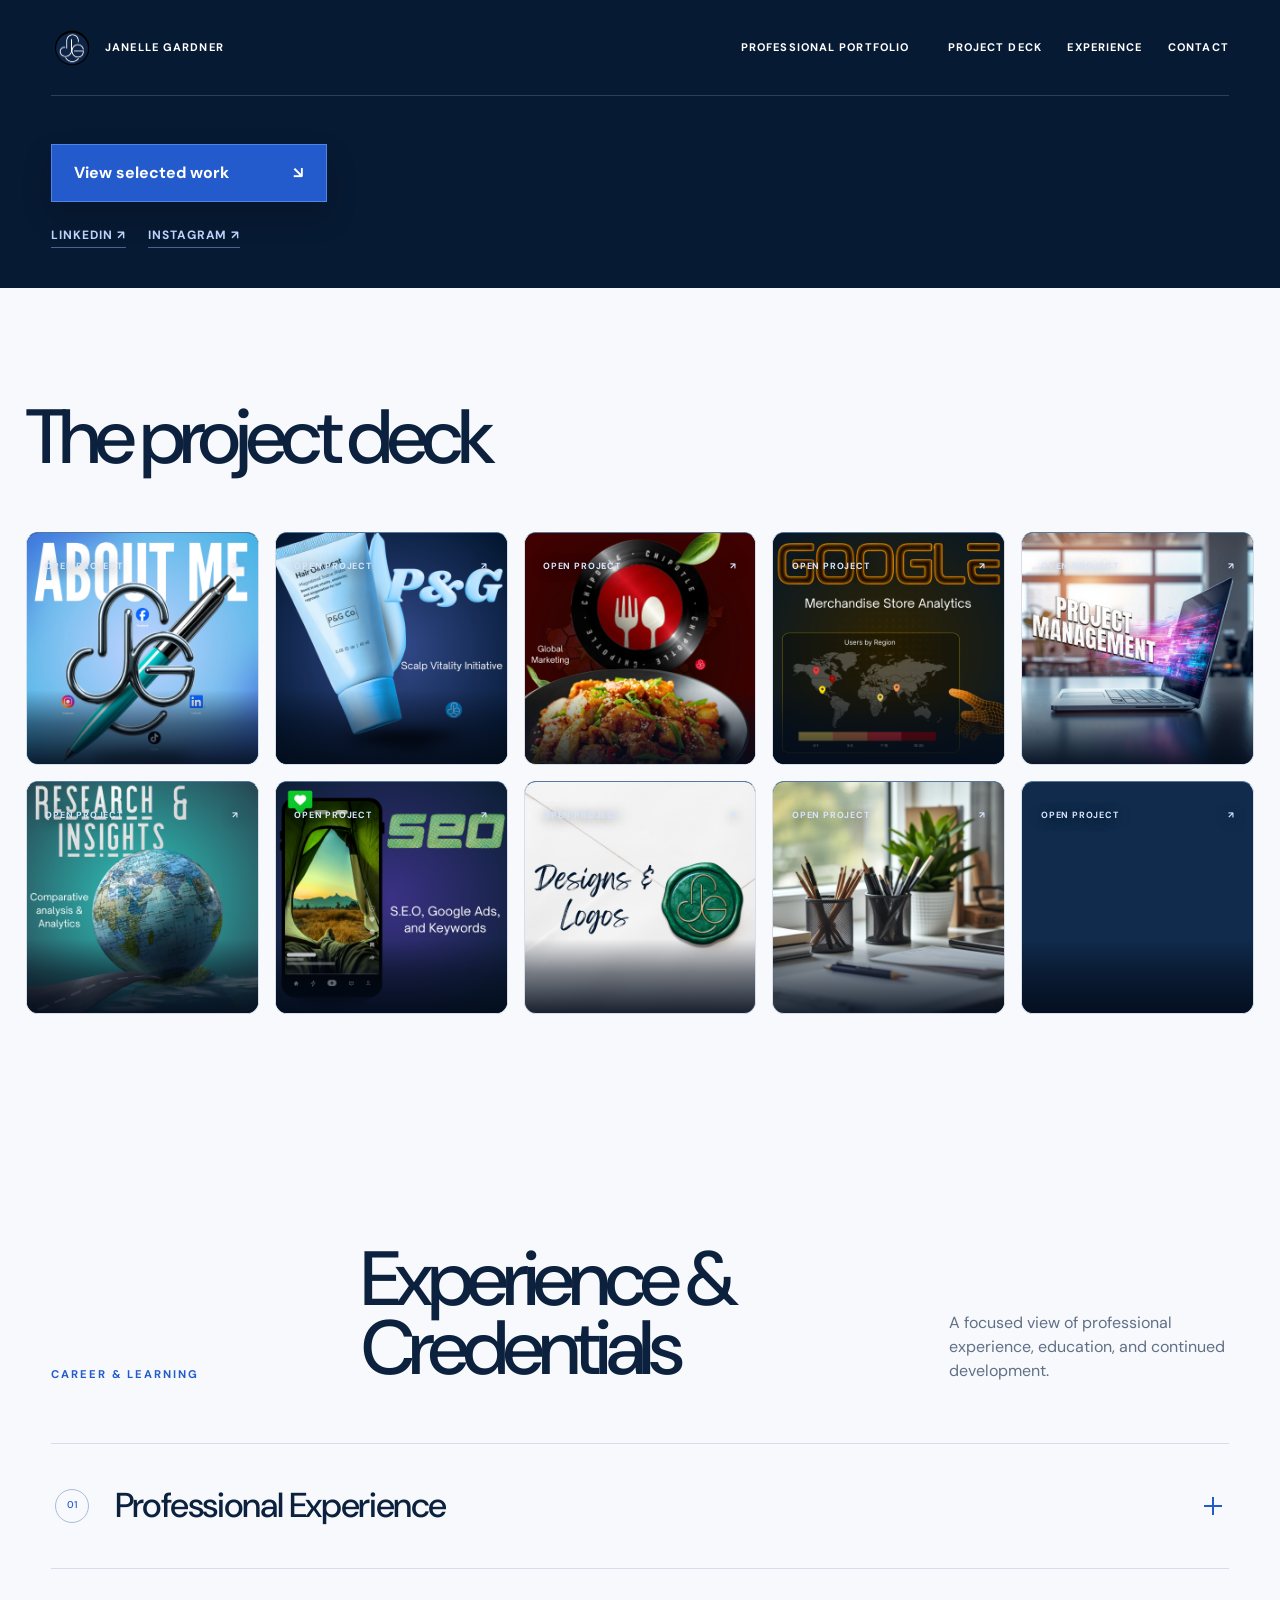
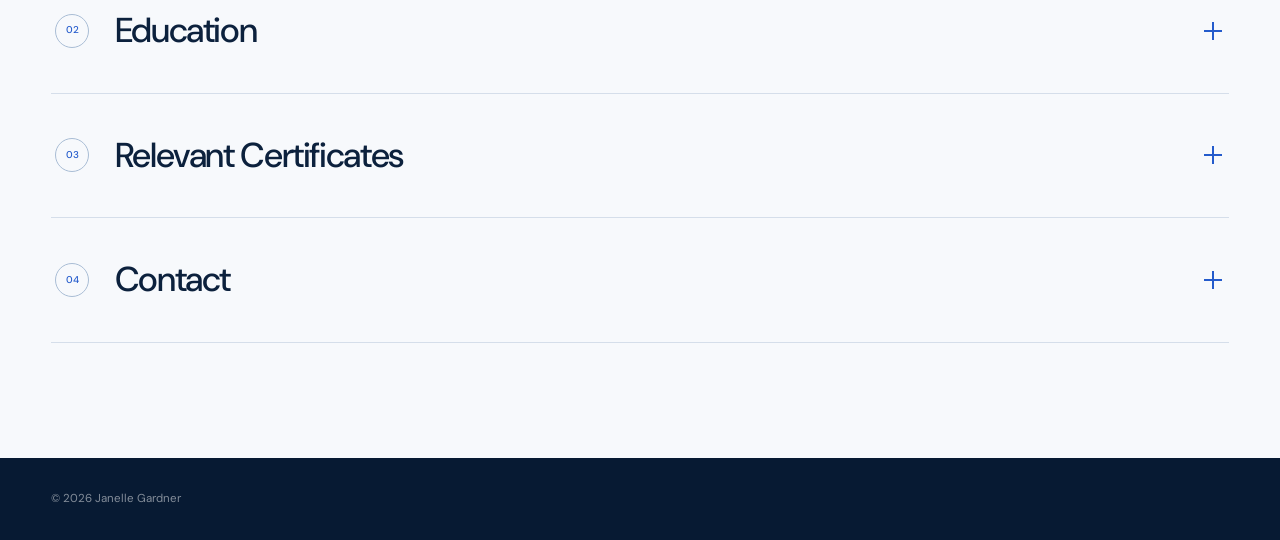
==== commit 45871a4a: "Remove portfolio taglines and compact the header" ====
--- a/index.html
+++ b/index.html
@@ -34,21 +34,13 @@
 
       <div class="hero" id="top">
         <div class="hero__content">
-          <p class="eyebrow">Strategy · Analytics · Operations · Creative</p>
-          <h1>Ideas built to<br /><em>make an impact.</em></h1>
-          <p class="intro">
-            A curated collection of strategy, research, analytics, operations, design, and creative work by Janelle Gardner.
-          </p>
           <a class="hero__cta" href="#portfolio-grid">
             View selected work <span aria-hidden="true">↘</span>
           </a>
-          <div class="hero__socials" aria-label="Social profiles">
+          <nav class="hero__socials" aria-label="Social profiles">
             <a href="https://www.linkedin.com/in/jgardnerdesign" target="_blank" rel="noopener noreferrer">LinkedIn <span aria-hidden="true">↗</span></a>
             <a href="https://www.instagram.com/jkg_collection1/" target="_blank" rel="noopener noreferrer">Instagram <span aria-hidden="true">↗</span></a>
-          </div>
-        </div>
-        <div class="hero__visual" aria-hidden="true">
-          <p>Perspective.<br />Precision.<br />Impact.</p>
+          </nav>
         </div>
       </div>
     </header>
@@ -56,7 +48,7 @@
     <main id="main-content">
       <section class="work-section reveal" id="work" aria-labelledby="work-heading">
         <div class="section-heading">
-          <h2 id="work-heading">The project deck</h2>
+          <h1 id="work-heading">The project deck</h1>
         </div>
         <div class="portfolio-grid" id="portfolio-grid" aria-label="Portfolio project grid"></div>
       </section>
--- a/styles.css
+++ b/styles.css
@@ -37,23 +37,16 @@
 .nav-links a::after { content: ""; position: absolute; right: 0; bottom: -6px; left: 0; height: 1px; background: #77a6ff; transform: scaleX(0); transform-origin: right; transition: transform var(--transition); }
 .nav-links a:hover::after, .nav-links a:focus-visible::after { transform: scaleX(1); transform-origin: left; }
 
-.hero { display: grid; grid-template-columns: minmax(0, 1.48fr) minmax(290px, .52fr); min-height: clamp(560px, 72svh, 700px); }
-.hero__content { align-self: center; padding: 56px 4vw 56px 0; }
-.hero .eyebrow { color: #8eb5ff; }
-.hero h1 { margin: 22px 0 28px; max-width: 940px; font-size: clamp(3.7rem, 8.6vw, 8.8rem); font-weight: 500; line-height: .85; letter-spacing: -.075em; }
-.hero h1 em { color: #94b9ff; font-family: Georgia, serif; font-weight: 400; }
-.intro { max-width: 650px; margin: 0; color: rgba(255,255,255,.7); font-family: Manrope, sans-serif; font-size: clamp(1rem, 1.4vw, 1.25rem); }
-.hero__cta { display: inline-flex; align-items: center; gap: 64px; margin-top: 42px; padding: 16px 22px; border: 1px solid #4f85e9; background: var(--blue); box-shadow: 0 14px 30px rgba(0,0,0,.18); color: white; font-weight: 700; text-decoration: none; transition: background var(--transition), transform var(--transition), box-shadow var(--transition); }
+.hero__content { padding-top: clamp(24px, 4vw, 48px); }
+.hero__cta { display: inline-flex; align-items: center; gap: 64px; padding: 16px 22px; border: 1px solid #4f85e9; background: var(--blue); box-shadow: 0 14px 30px rgba(0,0,0,.18); color: white; font-weight: 700; text-decoration: none; transition: background var(--transition), transform var(--transition), box-shadow var(--transition); }
 .hero__cta:hover { background: #326cdf; box-shadow: 0 18px 36px rgba(0,0,0,.24); transform: translateY(-2px); }
-.hero__socials { display: flex; gap: 22px; margin-top: 24px; }
+.hero__socials { display: flex; flex-wrap: wrap; gap: 22px; margin-top: 24px; }
 .hero__socials a { padding-bottom: 3px; border-bottom: 1px solid rgba(143,180,247,.48); color: #bed3fb; font-size: .75rem; font-weight: 700; letter-spacing: .08em; text-decoration: none; text-transform: uppercase; }
 .hero__socials a:hover { border-color: white; color: white; }
-.hero__visual { display: flex; align-items: flex-end; padding: 56px 28px; }
-.hero__visual p { margin: 0; color: #c6d9ff; font-family: Manrope, sans-serif; font-size: clamp(1.8rem,3vw,3.5rem); font-weight: 500; line-height: 1; letter-spacing: -.05em; }
 
 .work-section, .experience-section { width: 100%; padding: clamp(72px,9vw,132px) clamp(12px,2vw,32px); }
 .section-heading { display: grid; grid-template-columns: 1fr 2fr 1fr; gap: 30px; align-items: end; max-width: 1500px; margin: 0 auto 60px; }
-.section-heading h2 { margin: 0; font-size: clamp(3rem,6vw,6.4rem); font-weight: 500; line-height: .9; letter-spacing: -.07em; }
+.section-heading h1, .section-heading h2 { margin: 0; font-size: clamp(3rem,6vw,6.4rem); font-weight: 500; line-height: .9; letter-spacing: -.07em; }
 .section-heading > p:last-child { margin: 0; color: var(--muted); }
 .work-section .section-heading { display: block; }
 .portfolio-grid { display: grid; grid-template-columns: repeat(5,minmax(0,1fr)); gap: clamp(10px,1.25vw,20px); width: 100%; }
@@ -174,54 +167,60 @@
 .sample-card summary > span { align-self: center; color: var(--blue); font-size: .72rem; font-weight: 700; text-transform: uppercase; }
 .sample-card summary > span::after { content: " +"; }
 .sample-card[open] summary > span::after { content: " −"; }
-.sample-content { padding: 0 20px 20px; overflow-x: auto; }
-.app-window { min-width: 720px; overflow: hidden; border: 1px solid #c6d1df; border-radius: 8px; background: white; }
-.window-bar { display: flex; align-items: center; gap: 6px; padding: 10px 14px; background: #16385f; color: white; font-size: .76rem; }
-.window-bar i { width: 8px; height: 8px; border-radius: 50%; background: #7e9ab8; }
-.window-bar strong { margin-left: 8px; }
-.app-body { padding: 18px; }
-.workspace-layout, .email-client { display: grid; grid-template-columns: 170px 1fr; min-height: 360px; }
-.workspace-sidebar, .email-sidebar { display: grid; align-content: start; gap: 8px; padding: 18px; background: #edf3fa; }
-.workspace-sidebar strong, .email-sidebar strong { margin-bottom: 12px; }
-.workspace-sidebar span, .email-sidebar span { padding: 7px; border-radius: 5px; font-size: .75rem; }
-.email-sidebar .active { background: #d7e5f5; color: var(--blue); font-weight: 700; }
-.email-sidebar button { margin-bottom: 14px; padding: 8px; border: 0; border-radius: 5px; background: var(--blue); color: white; }
-.workspace-main, .email-message { padding: 20px; }
-.workspace-toolbar { display: flex; align-items: center; justify-content: space-between; gap: 20px; margin-bottom: 18px; }
-.workspace-toolbar h5, .briefing h5, .transaction-doc h5 { margin: 2px 0; font-size: 1.4rem; }
-.workspace-toolbar button, .view-label { padding: 7px 10px; border: 0; border-radius: 5px; background: var(--pale); color: var(--blue); font-size: .7rem; font-weight: 700; }
-.calendar-grid { display: grid; grid-template-columns: repeat(5,1fr); margin-top: 18px; border-top: 1px solid var(--border); border-left: 1px solid var(--border); }
-.calendar-grid > * { min-height: 46px; padding: 8px; border-right: 1px solid var(--border); border-bottom: 1px solid var(--border); font-size: .68rem; }
-.calendar-grid div span { display: block; margin-top: 7px; padding: 7px; border-left: 3px solid var(--blue); background: #e1ebf8; }
-.calendar-grid em { display: block; margin-top: 4px; color: var(--muted); font-size: .62rem; font-style: normal; }
-.table-scroll { overflow-x: auto; }
-.data-table { width: 100%; border-collapse: collapse; font-size: .75rem; }
-.data-table th, .data-table td { padding: 10px; border-bottom: 1px solid var(--border); text-align: left; }
-.data-table th { background: #edf3fa; }
-.status { display: inline-flex; padding: 3px 7px; border-radius: 12px; background: #e2ebfb; color: #234f9b; font-weight: 700; }
-.status--complete { background: #dcefe8; color: #205e4b; }
-.status--pending, .status--not-started { background: #f7ead5; color: #795019; }
-.inventory-chart { display: grid; gap: 9px; margin: 20px 0; padding: 16px; border: 1px solid var(--border); }
-.inventory-chart div { display: grid; grid-template-columns: 130px 1fr; gap: 10px; align-items: center; font-size: .7rem; }
-.inventory-chart i { position: relative; height: 14px; background: linear-gradient(to right,#aac1df calc(var(--system)/30*100%),transparent 0); }
-.inventory-chart i::after { content: ""; position: absolute; inset: 3px auto 3px 0; width: calc(var(--count)/30*100%); background: var(--blue); }
-.report-note { padding: 12px; border-left: 4px solid #cf8c2d; background: #fff3df; font-size: .78rem; }
-.email-toolbar { padding-bottom: 10px; border-bottom: 1px solid var(--border); color: var(--steel); font-size: .72rem; text-align: right; }
-.email-message dl { display: grid; gap: 4px; font-size: .75rem; }
-.email-message dl div { display: grid; grid-template-columns: 70px 1fr; }
-.email-message dt { color: var(--muted); }
-.email-message dd { margin: 0; }
-.transaction-doc { padding: 34px; }
-.transaction-doc header { display: flex; justify-content: space-between; padding-bottom: 20px; border-bottom: 2px solid var(--navy); }
-.doc-parties { display: flex; justify-content: space-between; gap: 30px; }
-.redacted { padding: 0 3px; border-radius: 2px; background: #2f3c4c; color: transparent; }
-.doc-total { display: flex; justify-content: flex-end; gap: 30px; margin: 18px 0; font-size: 1.1rem; }
-.briefing { padding: 32px; }
-.briefing-grid { display: grid; grid-template-columns: repeat(2,1fr); gap: 14px; margin-top: 20px; }
-.briefing-grid section { padding: 18px; border: 1px solid var(--border); background: var(--pale); }
-.briefing-grid section > span { color: var(--blue); font-size: .68rem; font-weight: 700; }
-.briefing-grid h6 { margin: 8px 0; font-size: 1rem; }
-.briefing-grid p { margin: 0; color: var(--muted); font-size: .82rem; }
+.admin-sample-list, .sample-content, .card-design-grid { display: grid; gap: 14px; }
+.sample-content { padding: 0 20px 20px; }
+.card-design-grid { grid-template-columns: repeat(auto-fit, minmax(min(100%, 210px), 1fr)); }
+@supports (interpolate-size: allow-keywords) {
+  @media (prefers-reduced-motion: no-preference) {
+    .card-design-accordion::details-content {
+      block-size: 0;
+      overflow: clip;
+      interpolate-size: allow-keywords;
+      transition: block-size var(--transition), content-visibility var(--transition) allow-discrete;
+    }
+    .card-design-accordion[open]::details-content { block-size: auto; }
+  }
+}
+.card-design__caption { padding: 16px 18px 20px; }
+.card-design__caption h6 { margin: 0; font-size: 1.2rem; }
+.card-design__caption p { margin: 6px 0 0; color: var(--muted); }
+.admin-image {
+  display: block;
+  width: 100%;
+  padding: 0;
+  overflow: hidden;
+  border: 1px solid #c6d1df;
+  border-radius: 8px;
+  background: var(--project-accent-soft);
+  cursor: zoom-in;
+}
+.admin-image:focus-visible { outline: 3px solid var(--project-accent); outline-offset: -4px; }
+.card-design .admin-image { border: 0; border-radius: 0; }
+.card-design .admin-image img { aspect-ratio: 4 / 5; object-fit: contain; }
+.admin-preview {
+  width: min(1200px, calc(100% - 24px));
+  max-width: none;
+  max-height: calc(100dvh - 24px);
+  padding: clamp(12px, 2vw, 24px);
+  border: 1px solid var(--project-accent);
+  border-radius: var(--radius);
+  background: var(--paper);
+  color: var(--ink);
+}
+.admin-preview::backdrop { background: rgba(3, 12, 27, .88); }
+.admin-preview header { display: flex; align-items: center; justify-content: space-between; gap: 12px; margin-bottom: 12px; }
+.admin-preview h4 { margin: 0; }
+.admin-preview__close {
+  padding: 8px 12px;
+  border: 1px solid var(--project-accent);
+  border-radius: 999px;
+  background: var(--project-accent-dark);
+  color: white;
+  cursor: pointer;
+}
+.admin-preview__image img { max-height: 72dvh; }
+.admin-preview .external-link { margin-top: 8px; }
+
 .video-project-list { display: grid; grid-template-columns: repeat(2,minmax(0,1fr)); gap: 14px; }
 .video-project-item { display: flex; flex-direction: column; padding: 28px; }
 .video-index { color: var(--blue); font-size: .7rem; font-weight: 700; }
@@ -259,11 +258,6 @@
   .topbar__meta { width: 100%; overflow-x: auto; }
   .nav-links { width: max-content; }
   .homepage-brand span { display: none; }
-  .hero { grid-template-columns: 1fr; }
-  .hero { min-height: auto; }
-  .hero__content { padding: 56px 0 40px; }
-  .hero h1 { font-size: clamp(3.5rem,17vw,5.7rem); }
-  .hero__visual { min-height: 0; padding: 0 0 44px; }
   .focused-brand { top: 16px; left: 16px; }
   .back-button { top: 64px; right: 14px; left: 14px; }
   .focused-project__panel { padding: 125px 12px 24px; }
@@ -285,7 +279,6 @@
   .contact-links a { grid-template-columns: 72px 1fr auto; }
   .accordion-trigger { font-size: 1.2rem; }
   .sample-card summary { grid-template-columns: 1fr; }
-  .hero__socials { flex-wrap: wrap; }
 }
 @media (hover: none) {
   .project-card--image .project-card__content { transform: none; }
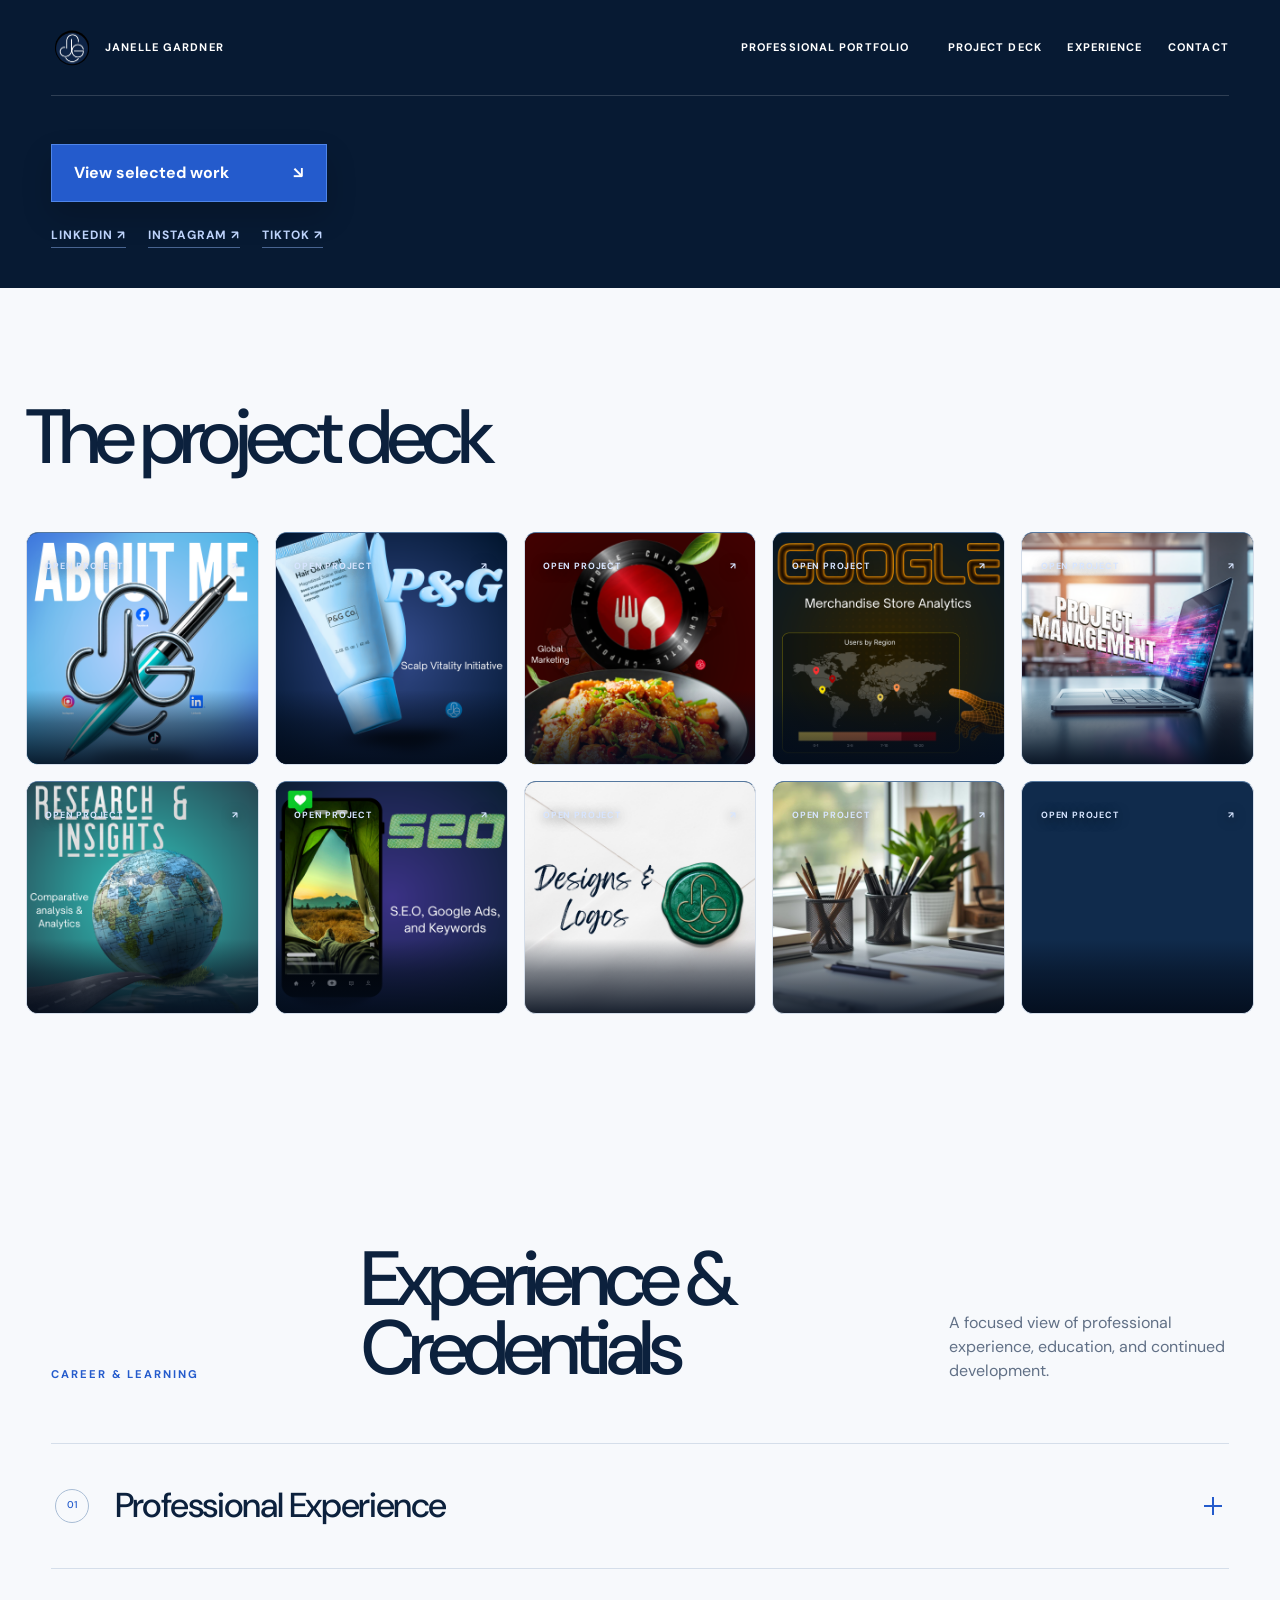
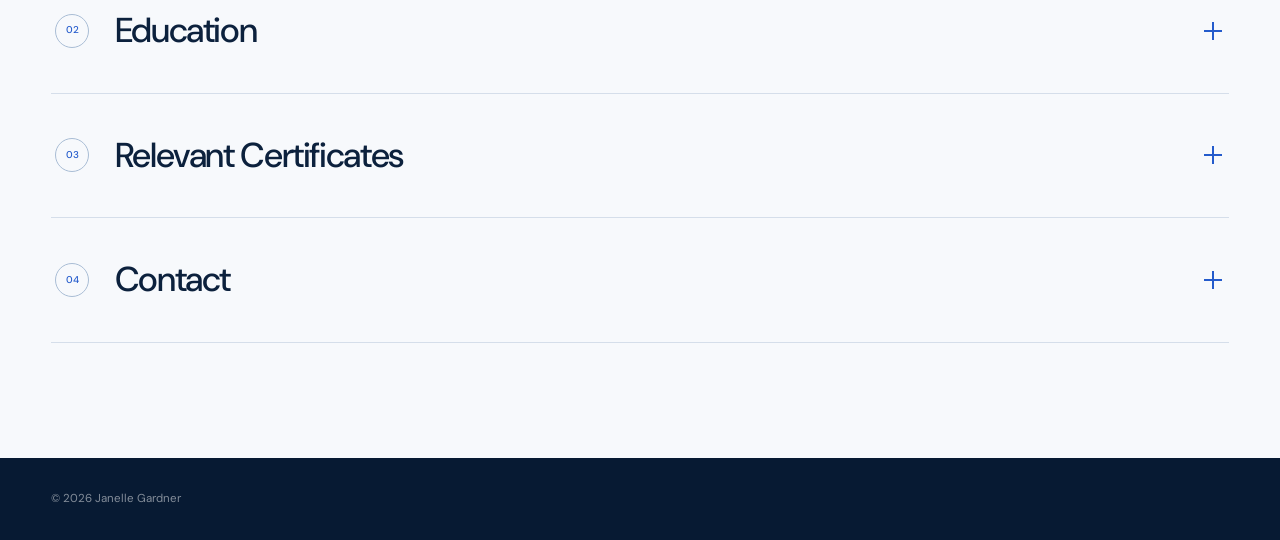
==== commit bb3e9a5d: "Add IdeasToLife TikTok profile" ====
--- a/index.html
+++ b/index.html
@@ -40,6 +40,7 @@
           <nav class="hero__socials" aria-label="Social profiles">
             <a href="https://www.linkedin.com/in/jgardnerdesign" target="_blank" rel="noopener noreferrer">LinkedIn <span aria-hidden="true">↗</span></a>
             <a href="https://www.instagram.com/jkg_collection1/" target="_blank" rel="noopener noreferrer">Instagram <span aria-hidden="true">↗</span></a>
+            <a href="https://www.tiktok.com/@jagakay3" target="_blank" rel="noopener noreferrer">TikTok <span aria-hidden="true">↗</span></a>
           </nav>
         </div>
       </div>
@@ -116,6 +117,7 @@
                 <a href="mailto:j.kgardner@outlook.com"><span>Email</span><strong>j.kgardner@outlook.com</strong><i aria-hidden="true">↗</i></a>
                 <a href="https://www.linkedin.com/in/jgardnerdesign" target="_blank" rel="noopener noreferrer"><span>LinkedIn</span><strong>jgardnerdesign</strong><i aria-hidden="true">↗</i></a>
                 <a href="https://www.instagram.com/jkg_collection1/" target="_blank" rel="noopener noreferrer"><span>Instagram</span><strong>@JKGCOLLECTION_1</strong><i aria-hidden="true">↗</i></a>
+                <a href="https://www.tiktok.com/@jagakay3" target="_blank" rel="noopener noreferrer"><span>TikTok</span><strong>IdeasToLife · @jagakay3</strong><i aria-hidden="true">↗</i></a>
               </nav>
             </div></div>
           </section>
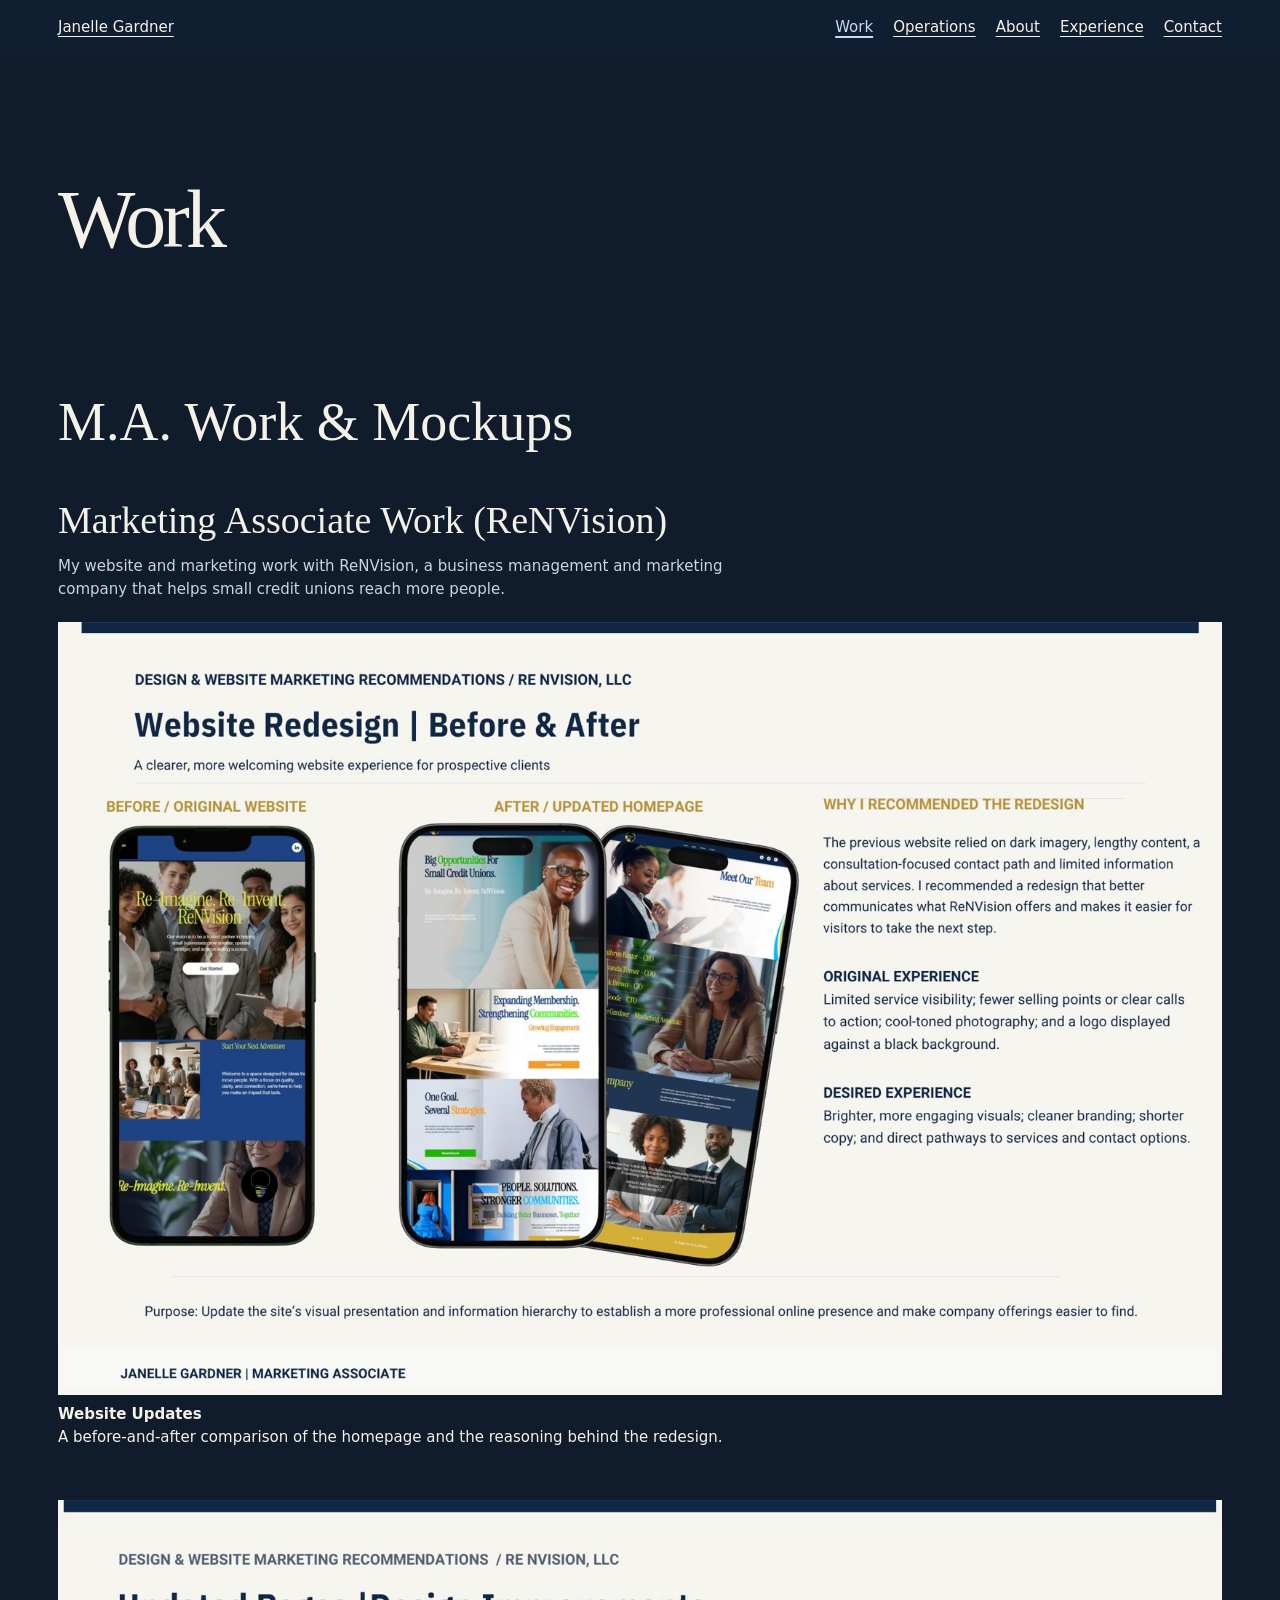
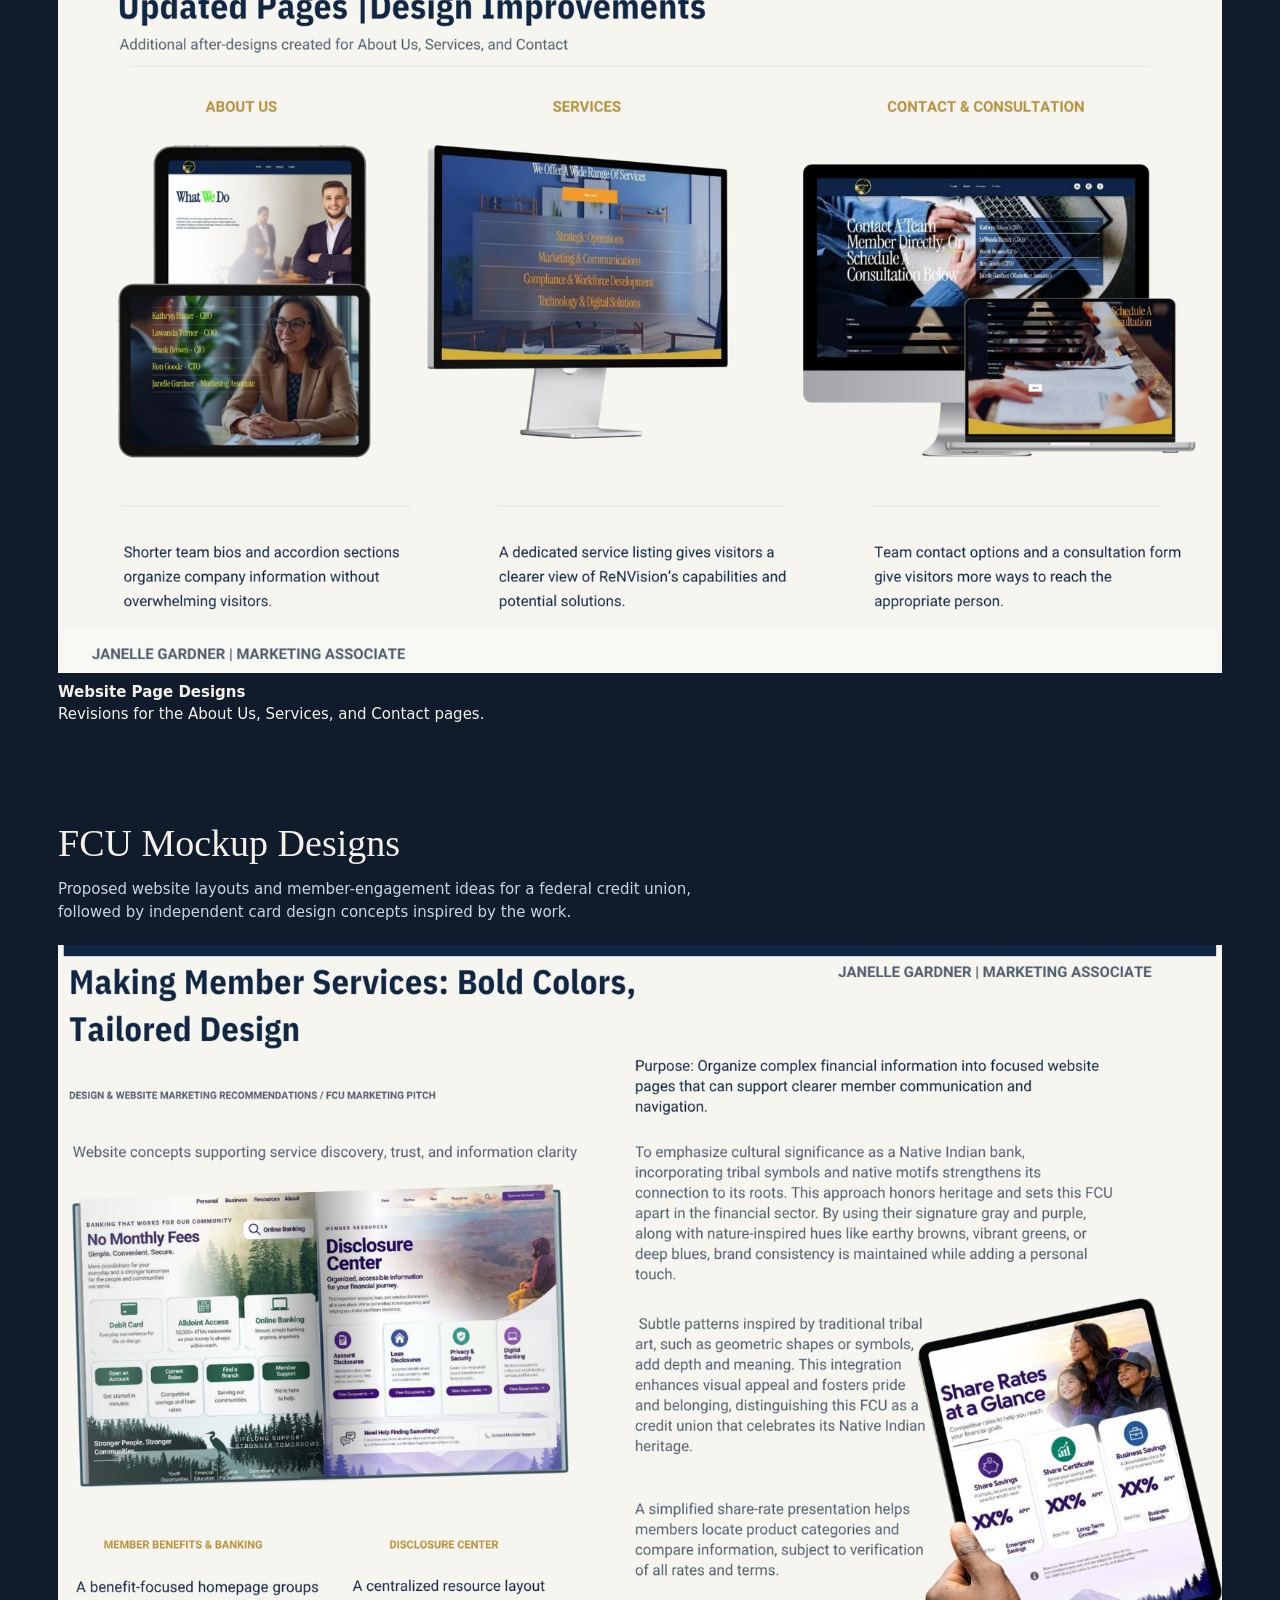
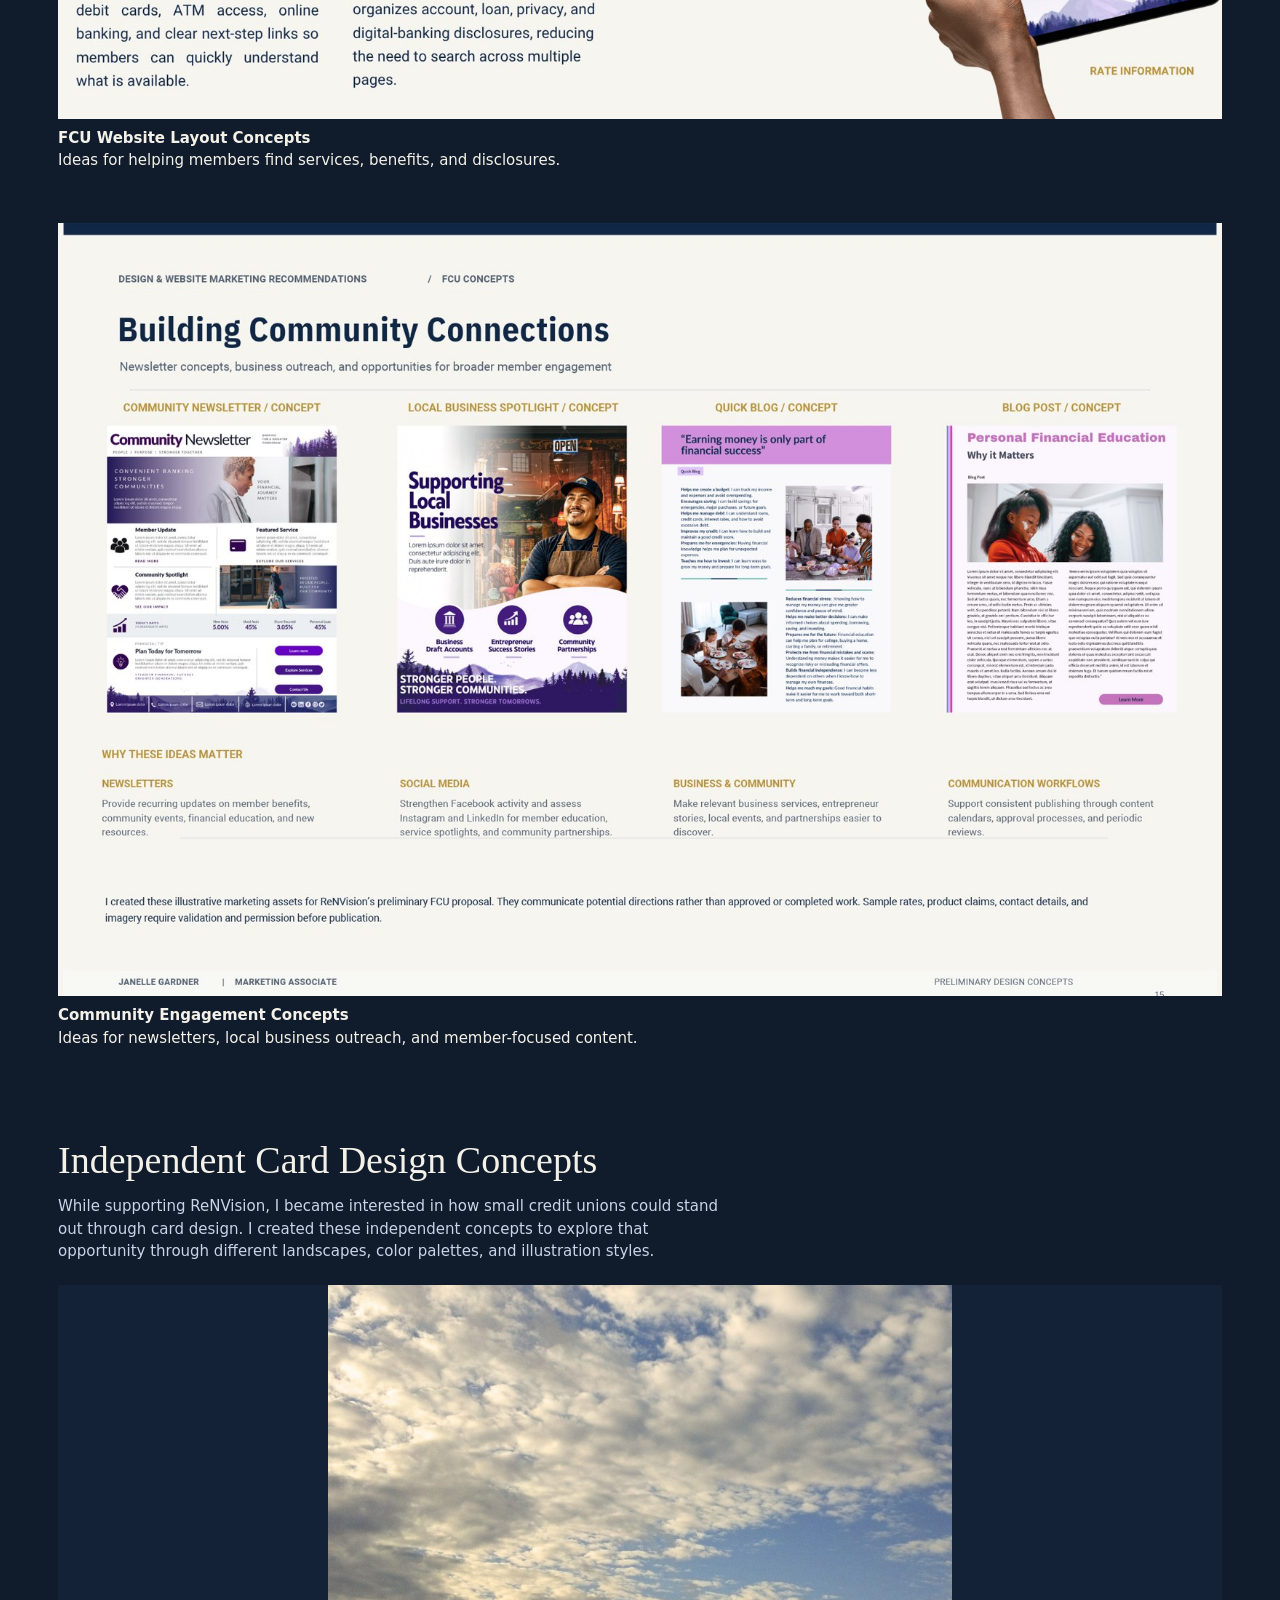
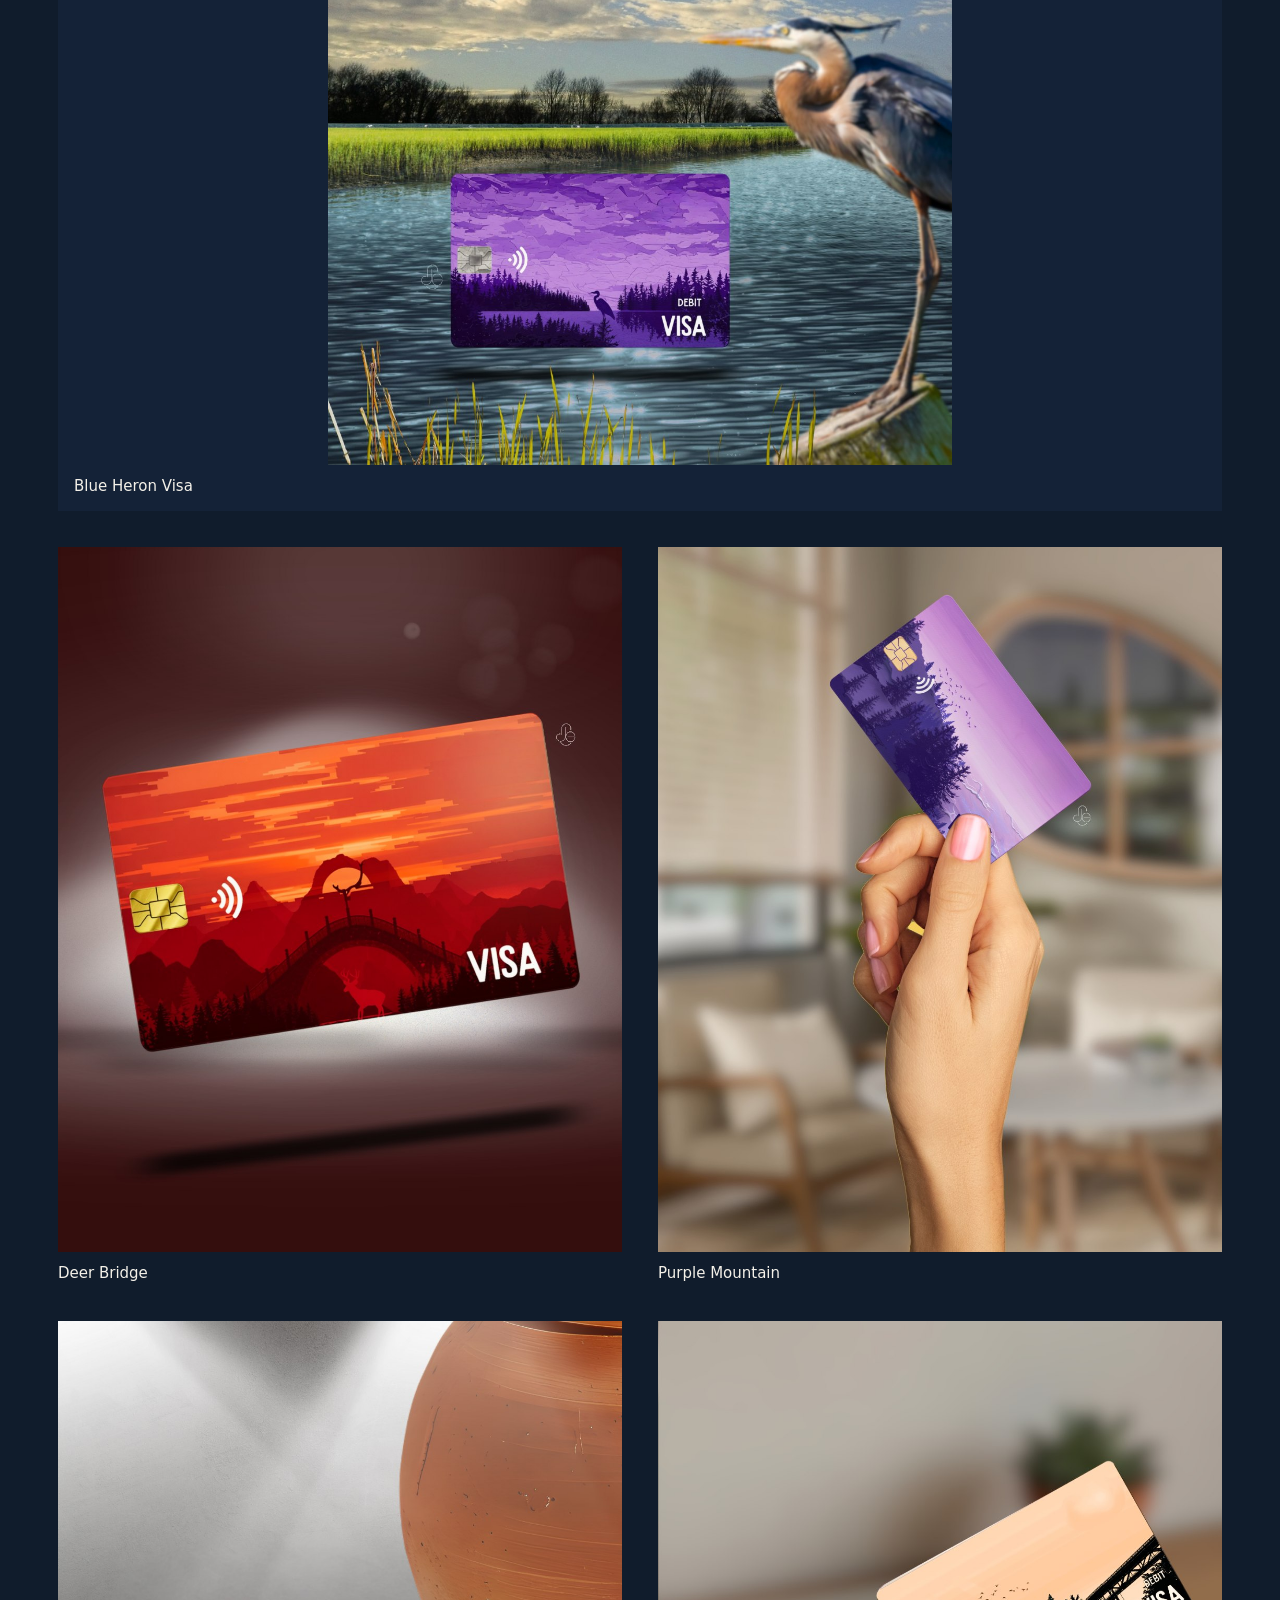
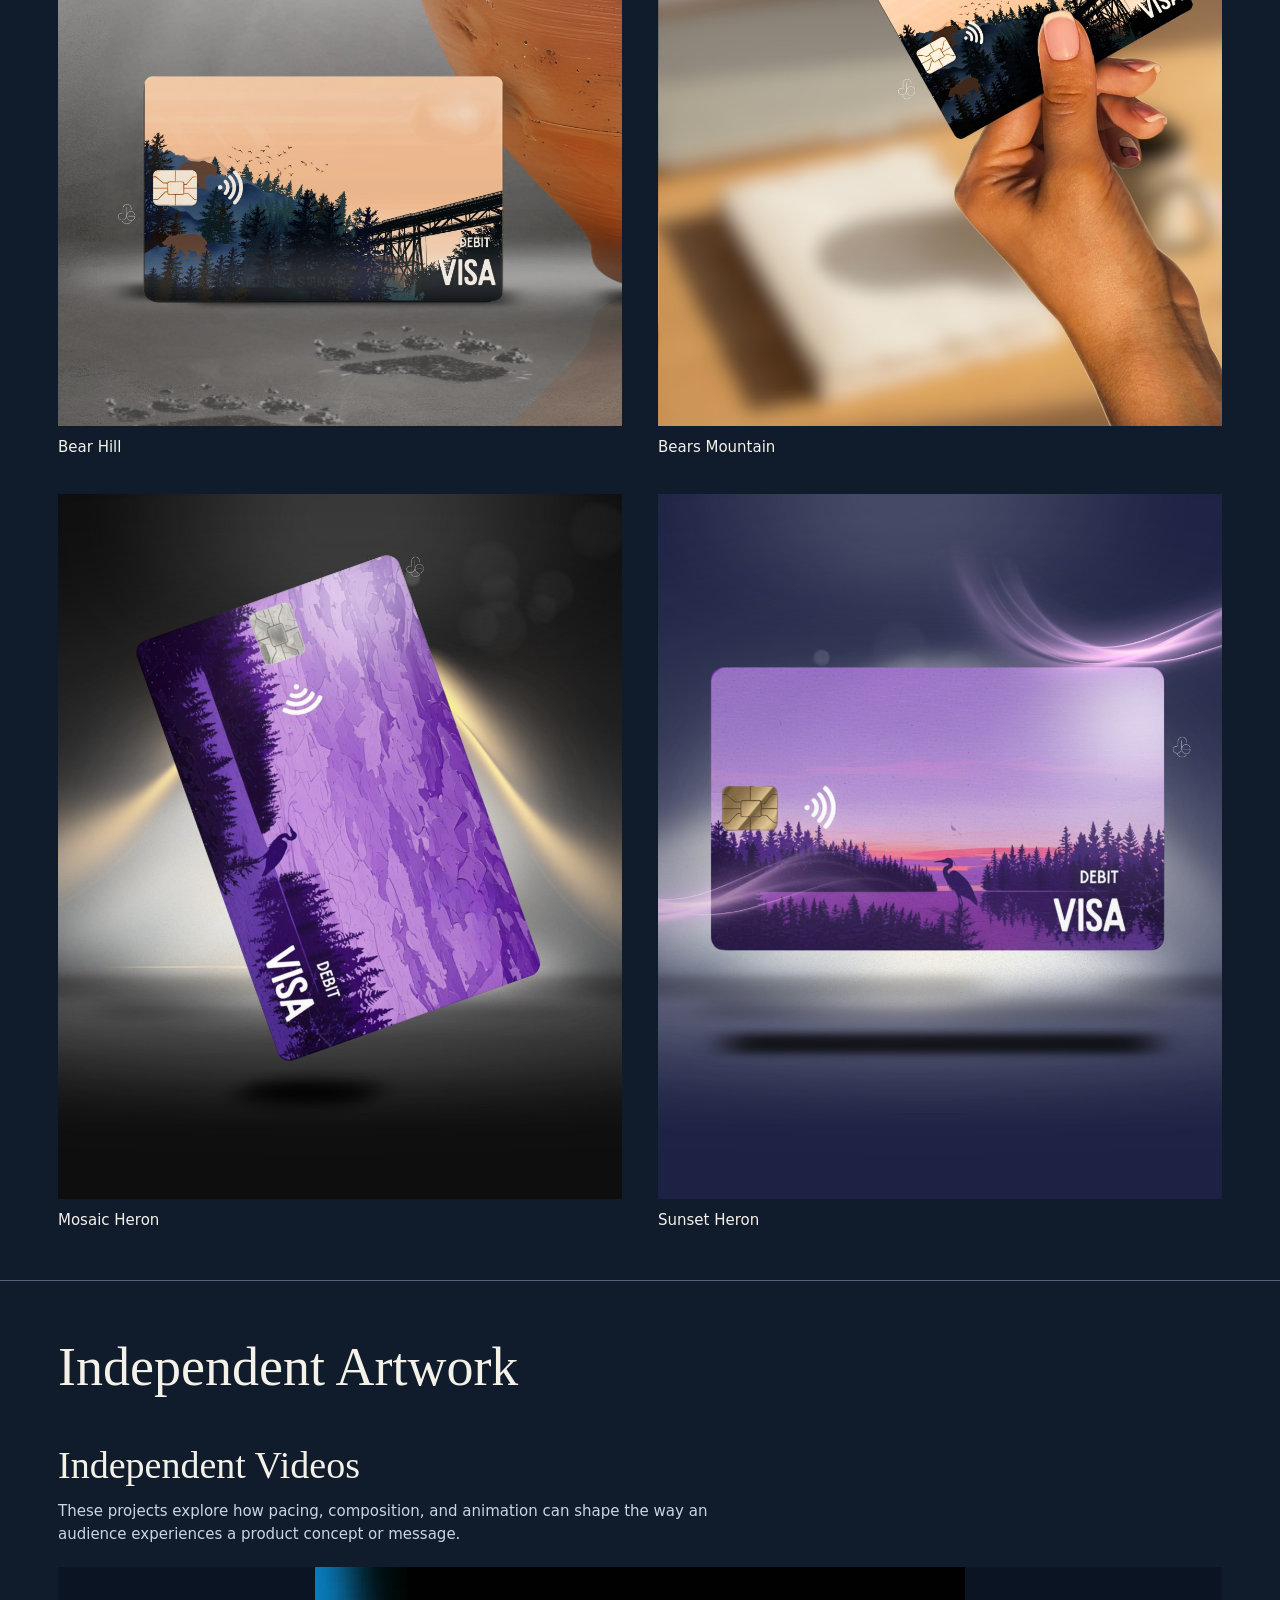
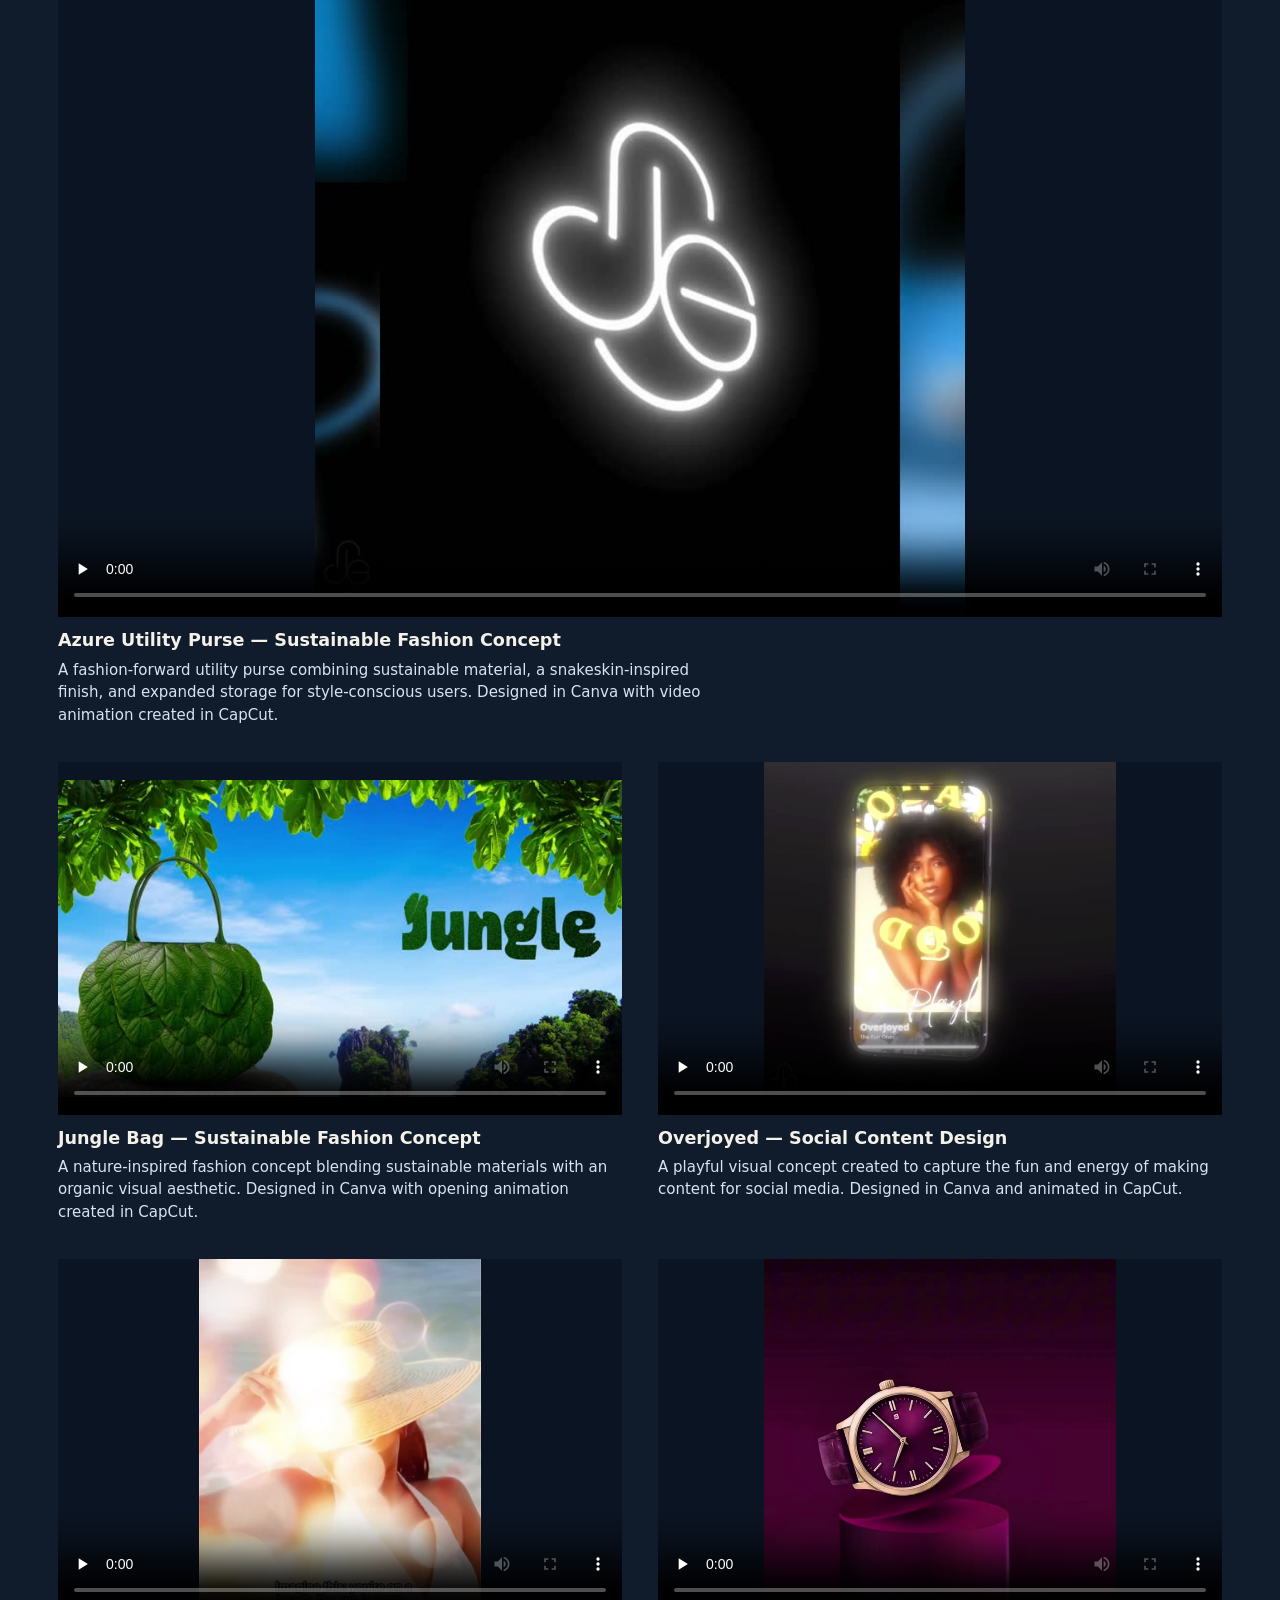
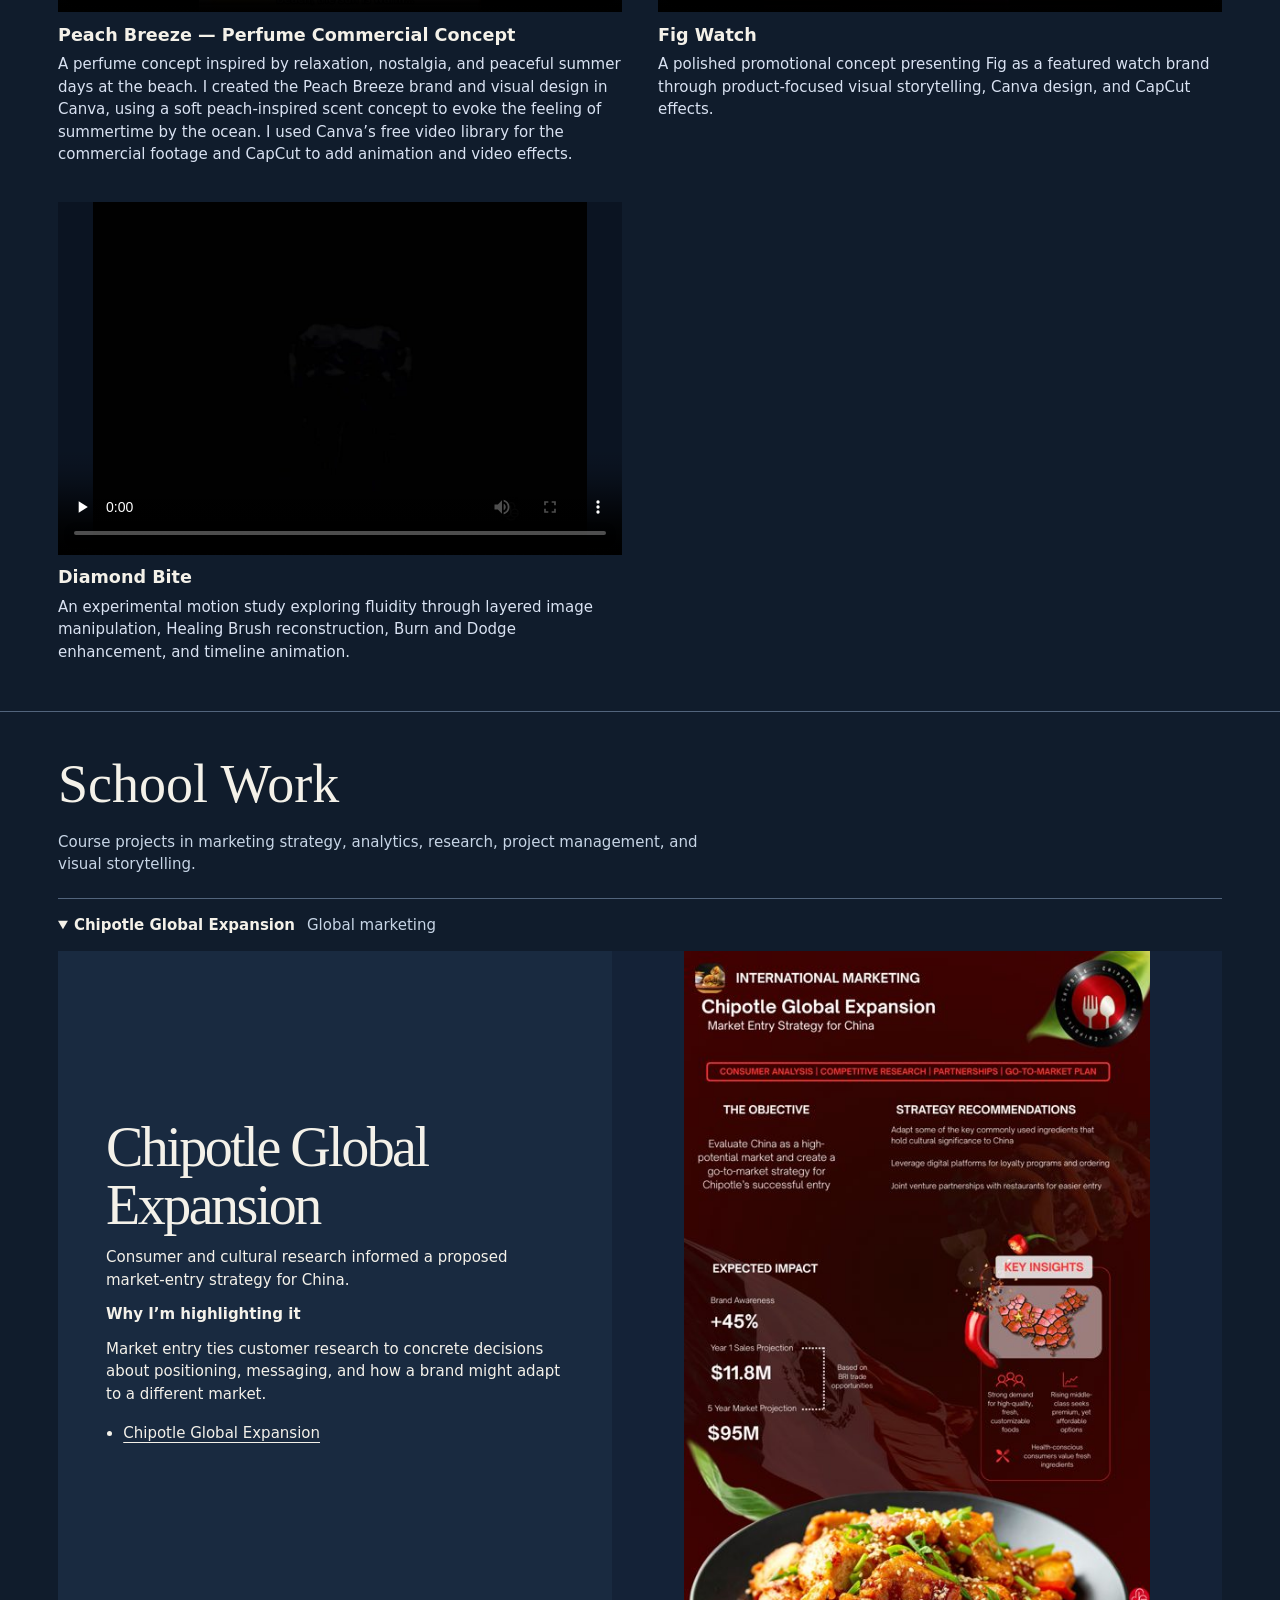
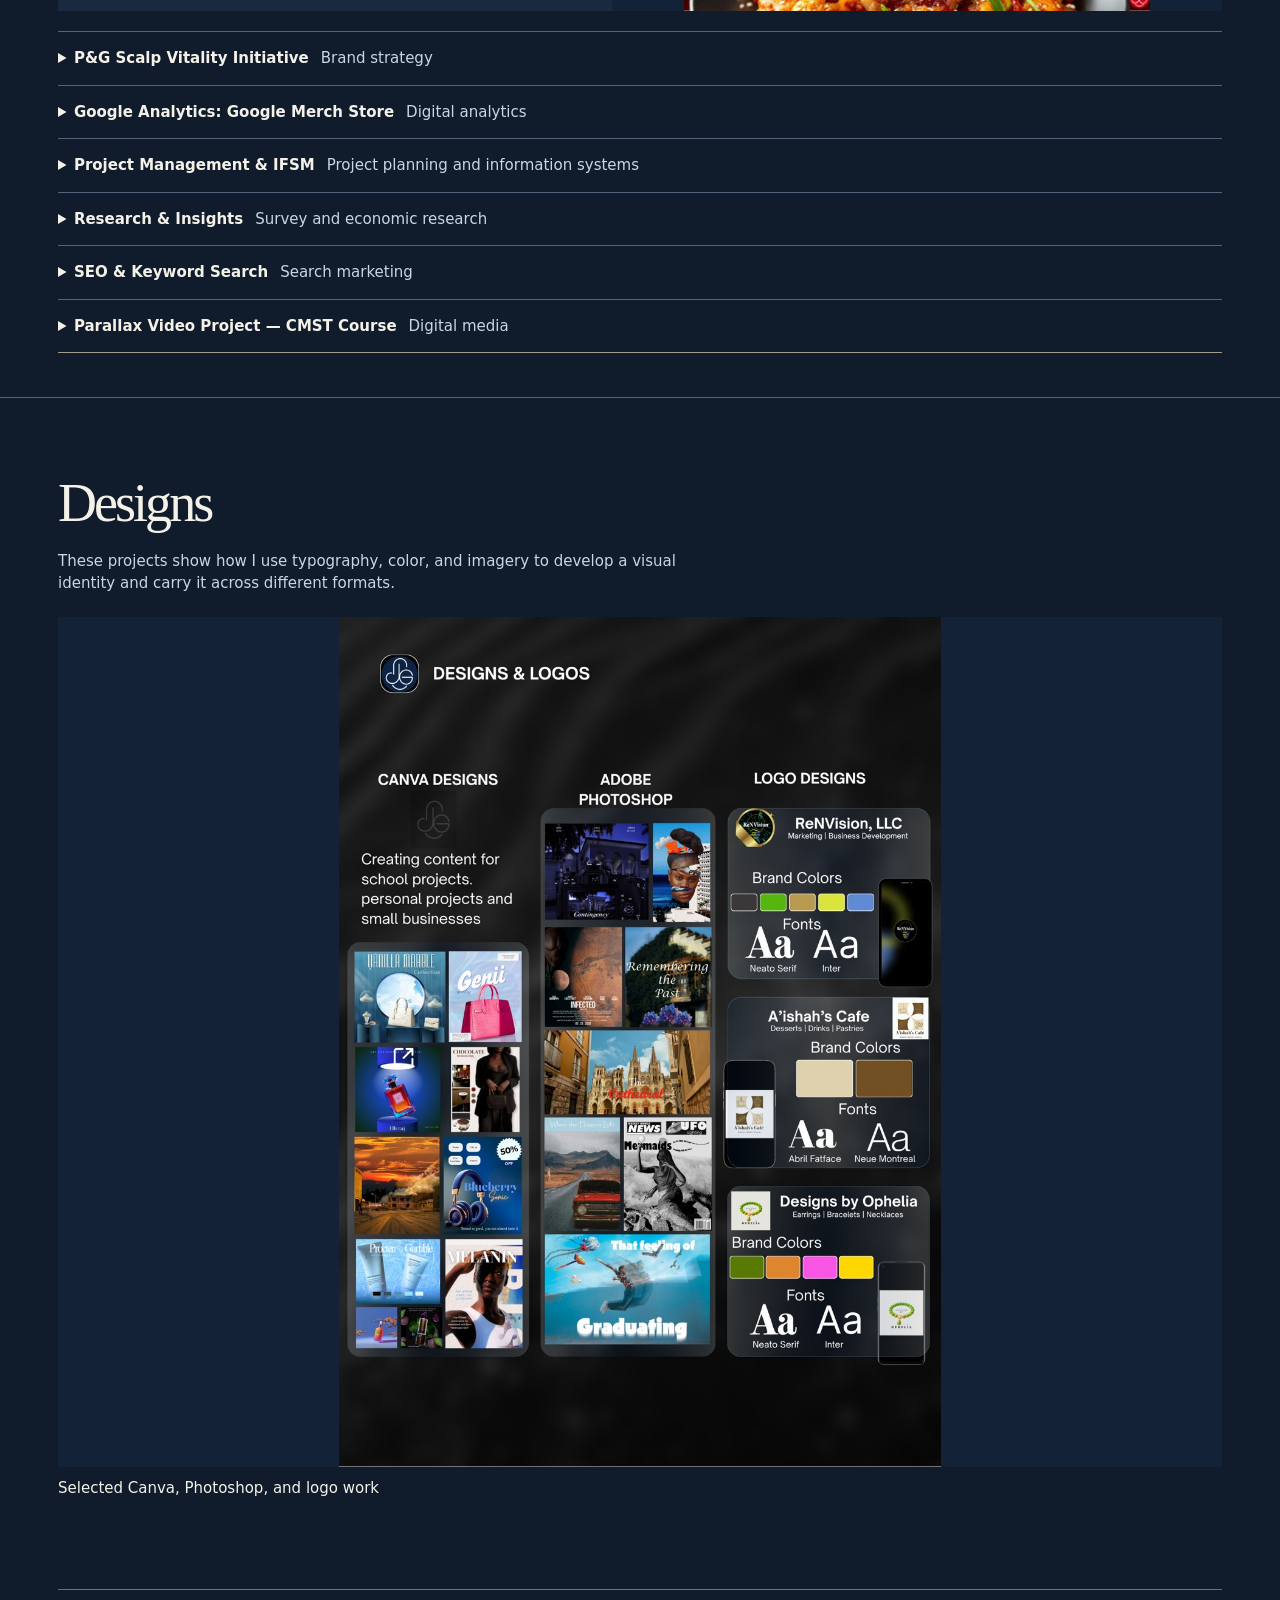
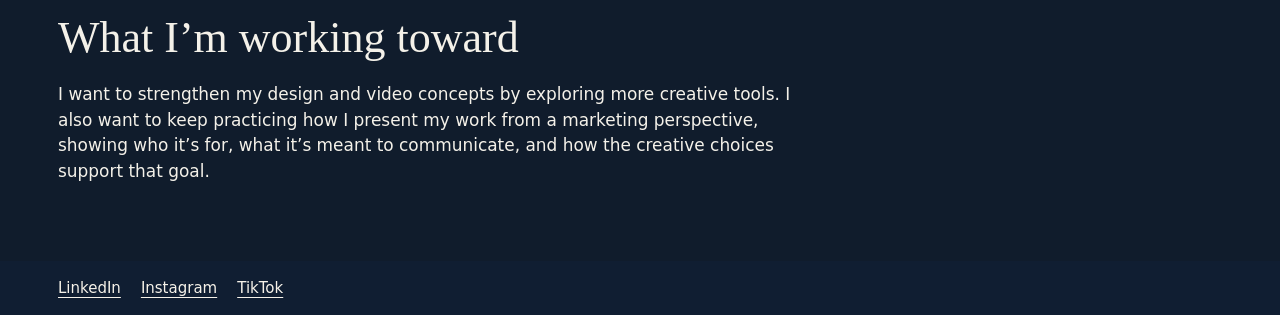
==== commit 41e38de7: "Publish the redesigned five-page portfolio" ====
--- a/index.html
+++ b/index.html
@@ -1,186 +1,104 @@
-<!DOCTYPE html>
+<!doctype html>
 <html lang="en">
-  <head>
-    <meta charset="UTF-8" />
-
-    <meta
-      name="viewport"
-      content="width=device-width, initial-scale=1.0"
-    />
-
-    <title>Janelle Gardner Portfolio</title>
-
-    <link rel="stylesheet" href="styles.css" />
-
-    <script src="script.js" type="module"></script>
-  </head>
-
-  <body>
-    <header class="site-header">
-      <nav class="topbar" aria-label="Primary navigation">
-        <a class="homepage-brand" href="#top" aria-label="Janelle Gardner, home">
-          <img class="site-corner-logo" src="assets/jg-logo-w-circle.png" alt="" />
-          <span>Janelle Gardner</span>
-        </a>
-        <div class="topbar__meta">
-          <span>Professional Portfolio</span>
-          <div class="nav-links">
-            <a href="#work">Project Deck</a>
-            <a href="#experience">Experience</a>
-            <a href="#experience" data-contact-link>Contact</a>
-          </div>
-        </div>
-      </nav>
-
-      <div class="hero" id="top">
-        <div class="hero__content">
-          <a class="hero__cta" href="#portfolio-grid">
-            View selected work <span aria-hidden="true">↘</span>
-          </a>
-          <nav class="hero__socials" aria-label="Social profiles">
-            <a href="https://www.linkedin.com/in/jgardnerdesign" target="_blank" rel="noopener noreferrer">LinkedIn <span aria-hidden="true">↗</span></a>
-            <a href="https://www.instagram.com/jkg_collection1/" target="_blank" rel="noopener noreferrer">Instagram <span aria-hidden="true">↗</span></a>
-            <a href="https://www.tiktok.com/@jagakay3" target="_blank" rel="noopener noreferrer">TikTok <span aria-hidden="true">↗</span></a>
-          </nav>
-        </div>
-      </div>
-    </header>
-
-    <main id="main-content">
-      <section class="work-section reveal" id="work" aria-labelledby="work-heading">
-        <div class="section-heading">
-          <h1 id="work-heading">The project deck</h1>
-        </div>
-        <div class="portfolio-grid" id="portfolio-grid" aria-label="Portfolio project grid"></div>
-      </section>
-
-      <section class="experience-section reveal" id="experience" aria-labelledby="experience-heading">
-        <div class="section-heading">
-          <p class="eyebrow">Career &amp; learning</p>
-          <h2 id="experience-heading">Experience &amp; Credentials</h2>
-          <p>A focused view of professional experience, education, and continued development.</p>
-        </div>
-
-        <div class="experience-accordion" data-accordion>
-          <section class="accordion-item">
-            <h3><button class="accordion-trigger" type="button" aria-expanded="false" aria-controls="professional-panel" id="professional-trigger"><span><small>01</small>Professional Experience</span><i aria-hidden="true"></i></button></h3>
-            <div class="accordion-panel" id="professional-panel" role="region" aria-labelledby="professional-trigger" hidden><div class="accordion-panel__inner"><div class="timeline">
-              <article class="timeline-card featured-entry reveal-card">
-                <p class="timeline-card__date">Jun 2023 – Present</p>
-                <h4>Marketing Associate / Social Media Management</h4>
-                <p>ReNVision, LLC</p>
-                <ul class="capability-tags"><li>Social Media</li><li>Audience Research</li><li>Content</li></ul>
-              </article>
-              <article class="timeline-card reveal-card">
-                <p class="timeline-card__date">Sep 2020 – Jun 2025</p>
-                <h4>General Merchandise Supervisor</h4>
-                <p>Barnes &amp; Noble College Booksellers — Howard University</p>
-                <ul class="capability-tags"><li>Operations</li><li>Customer Experience</li><li>Team Leadership</li></ul>
-              </article>
-              <article class="timeline-card reveal-card">
-                <p class="timeline-card__date">Jan 2020 – Mar 2020</p>
-                <h4>Bookseller</h4>
-                <p>Barnes &amp; Noble College Booksellers — Georgetown University</p>
-                <ul class="capability-tags"><li>Customer Service</li><li>Transactions</li><li>Retail Operations</li></ul>
-              </article>
-            </div></div></div>
-          </section>
-
-          <section class="accordion-item">
-            <h3><button class="accordion-trigger" type="button" aria-expanded="false" aria-controls="education-panel" id="education-trigger"><span><small>02</small>Education</span><i aria-hidden="true"></i></button></h3>
-            <div class="accordion-panel" id="education-panel" role="region" aria-labelledby="education-trigger" hidden><div class="accordion-panel__inner"><div class="education-grid">
-              <article class="education-card education-card--featured featured-entry reveal-card">
-                <p class="credential-type">Bachelor's degree</p>
-                <h4>Bachelor of Science in Marketing</h4>
-                <p>University of Maryland Global Campus (UMGC)</p>
-                <strong>May 2026</strong>
-              </article>
-              <article class="education-card reveal-card"><p class="credential-type">Certificate</p><h4>Digital Marketing Certificate</h4><p>University of Maryland Global Campus (UMGC)</p></article>
-              <article class="education-card reveal-card"><p class="credential-type">Certificate</p><h4>Project Management Certificate</h4><p>University of Maryland Global Campus (UMGC)</p></article>
-            </div></div></div>
-          </section>
-
-          <section class="accordion-item">
-            <h3><button class="accordion-trigger" type="button" aria-expanded="false" aria-controls="certificates-panel" id="certificates-trigger"><span><small>03</small>Relevant Certificates</span><i aria-hidden="true"></i></button></h3>
-            <div class="accordion-panel" id="certificates-panel" role="region" aria-labelledby="certificates-trigger" hidden><div class="accordion-panel__inner"><div class="development-list">
-              <article class="development-card featured-entry reveal-card"><h4>Omnichannel Marketing Job Simulation</h4><time datetime="2025-09">Sep 2025</time></article>
-              <article class="development-card reveal-card"><h4>Siemens Mobility Project Manager Job Simulation</h4><time datetime="2025-12">Dec 2025</time></article>
-              <article class="development-card reveal-card"><h4>BCG Data for Decision Makers Job Simulation</h4><time datetime="2026-01">Jan 2026</time></article>
-            </div></div></div>
-          </section>
-
-          <section class="accordion-item" id="contact">
-            <h3><button class="accordion-trigger" type="button" aria-expanded="false" aria-controls="contact-panel" id="contact-trigger"><span><small>04</small>Contact</span><i aria-hidden="true"></i></button></h3>
-            <div class="accordion-panel" id="contact-panel" role="region" aria-labelledby="contact-trigger" hidden><div class="accordion-panel__inner contact-panel-content">
-              <div class="contact-intro featured-entry"><p class="eyebrow">Contact</p><h4>Start a conversation</h4><p>Interested in connecting about strategy, operations, analytics, or creative work?</p></div>
-              <nav class="contact-links" aria-label="Contact links">
-                <a href="mailto:j.kgardner@outlook.com"><span>Email</span><strong>j.kgardner@outlook.com</strong><i aria-hidden="true">↗</i></a>
-                <a href="https://www.linkedin.com/in/jgardnerdesign" target="_blank" rel="noopener noreferrer"><span>LinkedIn</span><strong>jgardnerdesign</strong><i aria-hidden="true">↗</i></a>
-                <a href="https://www.instagram.com/jkg_collection1/" target="_blank" rel="noopener noreferrer"><span>Instagram</span><strong>@JKGCOLLECTION_1</strong><i aria-hidden="true">↗</i></a>
-                <a href="https://www.tiktok.com/@jagakay3" target="_blank" rel="noopener noreferrer"><span>TikTok</span><strong>IdeasToLife · @jagakay3</strong><i aria-hidden="true">↗</i></a>
-              </nav>
-            </div></div>
-          </section>
-        </div>
-      </section>
-    </main>
-
-    <footer class="site-footer">
-      <span class="copyright">© 2026 Janelle Gardner</span>
-    </footer>
-
-    <section
-      class="focused-project"
-      id="focused-project"
-      aria-labelledby="focused-project-title"
-      aria-modal="true"
-      role="dialog"
-      hidden
-    >
-      <div
-        class="focused-project__panel"
-        tabindex="-1"
-      >
-        <div
-          class="focused-brand"
-          aria-label="Janelle Gardner Portfolio"
-        >
-          <img
-            class="focused-brand__logo"
-            src="assets/jg-logo-w-circle.png"
-            alt="JG logo"
-          />
-
-          <span class="focused-brand__name">
-            Janelle Gardner Portfolio
-          </span>
-        </div>
-
-        <button
-          class="back-button"
-          id="back-button"
-          type="button"
-        >
-          Back to All Projects
-        </button>
-
-        <div class="project-detail">
-          <section class="native-project" id="native-project" aria-live="polite"></section>
-          <aside class="project-info" aria-labelledby="focused-project-title">
-            <p
-              class="focused-project__category"
-              id="focused-project-category"
-            ></p>
-
-            <h2 id="focused-project-title">
-              Project title
-            </h2>
-
-            <p class="project-info__summary" id="focused-project-summary"></p>
-            <div class="project-info__links" id="focused-project-links"></div>
-          </aside>
-        </div>
-      </div>
-    </section>
-  </body>
+<head><meta charset="utf-8"><meta name="viewport" content="width=device-width,initial-scale=1"><title>Work | Janelle Gardner</title><link rel="stylesheet" href="portfolio.css"></head>
+<body><div id="jg-editorial">
+<header class="bar"><a href="./">Janelle Gardner</a><nav aria-label="Portfolio sections"><a href="./" aria-current="page">Work</a><a href="operations.html">Operations</a><a href="about.html">About</a><a href="experience.html">Experience</a><a href="contact.html">Contact</a></nav></header>
+<main class="work-page" id="work"><section class="work-collection" aria-labelledby="jg-work-title"><header class="work-title"><h1 id="jg-work-title">Work</h1></header>
+<section class="work-group" aria-labelledby="jg-ma"><h2 id="jg-ma">M.A. Work &amp; Mockups</h2><section class="work preview-section" aria-labelledby="jg-renvision"><h3 id="jg-renvision">Marketing Associate Work (ReNVision)</h3><p class="purpose">My website and marketing work with ReNVision, a business management and marketing company that helps small credit unions reach more people.</p><div class="sample-stack"><figure><img src="media/company_website_changes.jpg" alt="ReNVision homepage redesign comparison" loading="lazy"><figcaption><strong>Website Updates</strong><p>A before-and-after comparison of the homepage and the reasoning behind the redesign.</p></figcaption></figure><figure><img src="media/website_concept_updates.jpg" alt="ReNVision page design revisions" loading="lazy"><figcaption><strong>Website Page Designs</strong><p>Revisions for the About Us, Services, and Contact pages.</p></figcaption></figure></div></section><section class="creative showcase preview-section" aria-labelledby="jg-fcu"><h3 id="jg-fcu">FCU Mockup Designs</h3><p class="purpose">Proposed website layouts and member-engagement ideas for a federal credit union, followed by independent card design concepts inspired by the work.</p><div class="sample-stack"><figure><img src="media/fcu_sitelayout_concepts.jpg" alt="Federal credit union website layout concepts" loading="lazy"><figcaption><strong>FCU Website Layout Concepts</strong><p>Ideas for helping members find services, benefits, and disclosures.</p></figcaption></figure><figure><img src="media/community_engagement_concepts.jpg" alt="Federal credit union member engagement concept board" loading="lazy"><figcaption><strong>Community Engagement Concepts</strong><p>Ideas for newsletters, local business outreach, and member-focused content.</p></figcaption></figure></div><section class="showcase-group" aria-labelledby="jg-card-concepts">
+    <h4 id="jg-card-concepts">Independent Card Design Concepts</h4><p class="purpose">While supporting ReNVision, I became interested in how small credit unions could stand out through card design. I created these independent concepts to explore that opportunity through different landscapes, color palettes, and illustration styles.</p>
+    <figure class="gallery-lead"><img src="media/blue_heron_visa.jpg" alt="A blue heron beside a wetland with a purple landscape card" loading="lazy"><figcaption>Blue Heron Visa</figcaption></figure>
+    <div class="art-pair"><figure class=""><img src="media/deer_bridge.jpg" alt="A card with a deer and a bridge silhouetted against an orange sunset" loading="lazy"><figcaption>Deer Bridge</figcaption></figure><figure class=""><img src="media/purple_mountain.jpg" alt="A handheld card showing purple mountains and evergreen trees" loading="lazy"><figcaption>Purple Mountain</figcaption></figure></div>
+    <div class="art-pair"><figure class=""><img src="media/bear_hill.jpg" alt="A bear and evergreen silhouettes on a card mockup" loading="lazy"><figcaption>Bear Hill</figcaption></figure><figure class=""><img src="media/bears_mountain.jpg" alt="A handheld card with a peach sky and a dark mountain forest" loading="lazy"><figcaption>Bears Mountain</figcaption></figure><figure class=""><img src="media/mosaic_heron.jpg" alt="A purple card with a faceted lakeside landscape" loading="lazy"><figcaption>Mosaic Heron</figcaption></figure><figure class=""><img src="media/sunset_heron.jpg" alt="A heron and forest lake beneath a lavender sunset" loading="lazy"><figcaption>Sunset Heron</figcaption></figure></div>
+  </section>
+  </section></section>
+<section class="work-group" aria-labelledby="jg-independent"><h2 id="jg-independent">Independent Artwork</h2><section class="creative showcase preview-section" aria-labelledby="jg-design"><h3 id="jg-design">Independent Videos</h3><p class="purpose">These projects explore how pacing, composition, and animation can shape the way an audience experiences a product concept or message.</p>
+    <div class="film-pair"><figure class="motion-lead">
+      <video controls playsinline preload="none" poster="media/azure_utility_purse-poster.jpg" aria-label="Azure Utility Purse — Sustainable Fashion Concept">
+        <source src="assets/videos/azure_utility_purse.mp4" type="video/mp4">
+      </video>
+      <figcaption><h4>Azure Utility Purse — Sustainable Fashion Concept</h4><p>A fashion-forward utility purse combining sustainable material, a snakeskin-inspired finish, and expanded storage for style-conscious users. Designed in Canva with video animation created in CapCut.</p></figcaption>
+    </figure><figure>
+      <video controls playsinline preload="none" poster="media/jungle_leaf_purse-poster.jpg" aria-label="Jungle Bag — Sustainable Fashion Concept">
+        <source src="assets/videos/jungle_leaf_purse.mp4" type="video/mp4">
+      </video>
+      <figcaption><h4>Jungle Bag — Sustainable Fashion Concept</h4><p>A nature-inspired fashion concept blending sustainable materials with an organic visual aesthetic. Designed in Canva with opening animation created in CapCut.</p></figcaption>
+    </figure><figure>
+      <video controls playsinline preload="none" poster="media/overjoyed_energized_feeling-poster.jpg" aria-label="Overjoyed — Social Content Design">
+        <source src="assets/videos/overjoyed_energized_feeling.mp4" type="video/mp4">
+      </video>
+      <figcaption><h4>Overjoyed — Social Content Design</h4><p>A playful visual concept created to capture the fun and energy of making content for social media. Designed in Canva and animated in CapCut.</p></figcaption>
+    </figure><figure>
+      <video controls playsinline preload="none" poster="media/peach_breeze_promo_ad-poster.jpg" aria-label="Peach Breeze — Perfume Commercial Concept">
+        <source src="assets/videos/peach_breeze_promo_ad.mp4" type="video/mp4">
+      </video>
+      <figcaption><h4>Peach Breeze — Perfume Commercial Concept</h4><p>A perfume concept inspired by relaxation, nostalgia, and peaceful summer days at the beach. I created the Peach Breeze brand and visual design in Canva, using a soft peach-inspired scent concept to evoke the feeling of summertime by the ocean. I used Canva’s free video library for the commercial footage and CapCut to add animation and video effects.</p></figcaption>
+    </figure><figure>
+      <video controls playsinline preload="none" poster="media/fig_watch_fin-poster.jpg" aria-label="Fig Watch">
+        <source src="assets/videos/fig_watch_fin.mp4" type="video/mp4">
+      </video>
+      <figcaption><h4>Fig Watch</h4><p>A polished promotional concept presenting Fig as a featured watch brand through product-focused visual storytelling, Canva design, and CapCut effects.</p></figcaption>
+    </figure><figure>
+      <video controls playsinline preload="none" poster="media/diamond_bite_fin-poster.jpg" aria-label="Diamond Bite">
+        <source src="assets/videos/diamond_bite_fin.mp4" type="video/mp4">
+      </video>
+      <figcaption><h4>Diamond Bite</h4><p>An experimental motion study exploring fluidity through layered image manipulation, Healing Brush reconstruction, Burn and Dodge enhancement, and timeline animation.</p></figcaption>
+    </figure></div>
+  </section></section>
+<section class="work preview-section" aria-labelledby="jg-work"><h2 id="jg-work">School Work</h2><p class="purpose">Course projects in marketing strategy, analytics, research, project management, and visual storytelling.</p><div class="course-cases"><details class="course-case" open>
+<summary><span>Chipotle Global Expansion</span><span class="course-category">Global marketing</span></summary>
+<div class="course-spread">
+  <div class="course-copy"><h3>Chipotle Global Expansion</h3><p>Consumer and cultural research informed a proposed market-entry strategy for China.</p><h4>Why I’m highlighting it</h4><p>Market entry ties customer research to concrete decisions about positioning, messaging, and how a brand might adapt to a different market.</p><ul class="course-links"><li><a href="https://chipotle-global-expansion.vercel.app/" target="_blank" rel="noopener noreferrer">Chipotle Global Expansion</a></li></ul></div>
+  <div class="course-art"><img src="[data-uri]" alt="Chipotle Global Expansion project artwork"></div>
+</div>
+</details>
+<details class="course-case">
+<summary><span>P&amp;G Scalp Vitality Initiative</span><span class="course-category">Brand strategy</span></summary>
+<div class="course-spread">
+  <div class="course-copy"><h3>P&amp;G Scalp Vitality Initiative</h3><p>A proposed Pantene subline for preventative scalp health, supported by competitive research, product development, and a launch plan.</p><h4>Why I’m highlighting it</h4><p>The brief connects a consumer need to product positioning and the choices involved in bringing a new line to market.</p><ul class="course-links"><li><a href="https://jnkgdr-arch.github.io/PanteneSubline/" target="_blank" rel="noopener noreferrer">Pantene Scalp Vitality</a></li></ul></div>
+  <div class="course-art"><img src="media/go_to_marketing_strategy.jpg" alt="P&amp;G Scalp Vitality Initiative project artwork" loading="lazy"></div>
+</div>
+</details>
+<details class="course-case">
+<summary><span>Google Analytics: Google Merch Store</span><span class="course-category">Digital analytics</span></summary>
+<div class="course-spread">
+  <div class="course-copy"><h3>Google Analytics: Google Merch Store</h3><p>A GA4 analysis of acquisition, engagement, and product performance for the Google Merchandise Store.</p><h4>Why I’m highlighting it</h4><p>The project shows how browsing and purchase data can help prioritize marketing and e-commerce improvements.</p><ul class="course-links"><li><a href="https://google-merch-store-g4-analysis.vercel.app/" target="_blank" rel="noopener noreferrer">Google Merchandise Store GA4 Analysis</a></li></ul></div>
+  <div class="course-art"><img src="media/google_analytics4.jpg" alt="Google Analytics: Google Merch Store project artwork" loading="lazy"></div>
+</div>
+</details>
+<details class="course-case">
+<summary><span>Project Management &amp; IFSM</span><span class="course-category">Project planning and information systems</span></summary>
+<div class="course-spread">
+  <div class="course-copy"><h3>Project Management &amp; IFSM</h3><p>Four course projects cover risk mitigation, system recommendations, inventory implementation, and project planning.</p><h4>Why I’m highlighting it</h4><p>Together they show how planning methods can be applied to different problems, from comparing systems to mapping implementation risks and dependencies.</p><ul class="course-links"><li><a href="https://health-connect-risk-mitigation.vercel.app/" target="_blank" rel="noopener noreferrer">HealthConnect Risk Mitigation</a></li><li><a href="https://business-analysis-system-recommenda.vercel.app/" target="_blank" rel="noopener noreferrer">EZ-ATS Applicant Tracking Recommendation</a></li><li><a href="https://retail-systems-proj-mang.vercel.app/" target="_blank" rel="noopener noreferrer">R.I.M.S. Inventory Implementation</a></li><li><a href="https://tech-company-case-study.vercel.app/" target="_blank" rel="noopener noreferrer">Global Tech Case Study</a></li></ul></div>
+  <div class="course-art"><img src="media/global_tech_project-management.jpg" alt="Project Management &amp; IFSM project artwork" loading="lazy"></div>
+</div>
+</details>
+<details class="course-case">
+<summary><span>Research &amp; Insights</span><span class="course-category">Survey and economic research</span></summary>
+<div class="course-spread">
+  <div class="course-copy"><h3>Research &amp; Insights</h3><p>Three projects turn restaurant survey responses, development indicators, and unemployment data into findings and recommendations.</p><h4>Why I’m highlighting it</h4><p>The examples show how different kinds of evidence can answer different questions, from understanding customers to interpreting economic trends.</p><ul class="course-links"><li><a href="https://jnkgdr-arch.github.io/RestaurantSurveyAnalytics/" target="_blank" rel="noopener noreferrer">Restaurant Survey Analytics</a></li><li><a href="https://world-development-indicators-psi.vercel.app/" target="_blank" rel="noopener noreferrer">World Development Indicators</a></li><li><a href="https://unemployment-and-the-economy.vercel.app/" target="_blank" rel="noopener noreferrer">Unemployment and the Economy</a></li></ul></div>
+  <div class="course-art"><img src="media/research_and_insights.jpg" alt="Research &amp; Insights project artwork" loading="lazy"></div>
+</div>
+</details>
+<details class="course-case">
+<summary><span>SEO &amp; Keyword Search</span><span class="course-category">Search marketing</span></summary>
+<div class="course-spread">
+  <div class="course-copy"><h3>SEO &amp; Keyword Search</h3><p>A Coleman keyword strategy that considers demand, competition, search intent, and customer feedback.</p><h4>Why I’m highlighting it</h4><p>The project shows how search behavior can inform decisions across paid, organic, and display campaigns.</p><ul class="course-links"><li><a href="https://seo-tailoringand-consumer-interest.vercel.app/" target="_blank" rel="noopener noreferrer">SEO Tailoring &amp; Consumer Interest</a></li></ul></div>
+  <div class="course-art"><img src="media/seo_and_keywords.jpg" alt="SEO &amp; Keyword Search project artwork" loading="lazy"></div>
+</div>
+</details>
+<details class="course-case">
+<summary><span>Parallax Video Project — CMST Course</span><span class="course-category">Digital media</span></summary>
+<div class="course-spread">
+  <div class="course-copy"><h3>Parallax Video Project — CMST Course</h3><p>A Photoshop course project using layered imagery and motion. Inspired by a film about an individual’s struggles with faith, it explores how visual depth and movement can support that theme.</p><h4>Why I’m highlighting it</h4><p>The piece demonstrates how motion can carry part of a story through composition and depth.</p><ul class="course-links"><li><a href="assets/videos/parallax_cmst_cathedral.mp4" target="_blank" rel="noopener noreferrer">Open the course video</a></li></ul></div>
+  <div class="course-art"><video controls playsinline preload="none" poster="media/parallax_cmst_cathedral-poster.jpg" aria-label="Parallax Video Project — CMST Course">
+        <source src="assets/videos/parallax_cmst_cathedral.mp4" type="video/mp4">
+      </video></div>
+</div>
+</details></div></section>
+<section class="creative showcase preview-section" aria-labelledby="jg-logos"><h2 id="jg-logos">Designs</h2><p class="purpose">These projects show how I use typography, color, and imagery to develop a visual identity and carry it across different formats.</p><figure class="logo-board"><img src="media/designs_and_logo.jpg" alt="A portfolio board featuring visual designs, logo development, and branding examples" loading="lazy"><figcaption>Selected Canva, Photoshop, and logo work</figcaption></figure><section class="showcase-note" aria-labelledby="jg-next">
+    <h3 id="jg-next">What I’m working toward</h3>
+    <p>I want to strengthen my design and video concepts by exploring more creative tools. I also want to keep practicing how I present my work from a marketing perspective, showing who it’s for, what it’s meant to communicate, and how the creative choices support that goal.</p>
+  </section></section></section></main>
+<footer><nav aria-label="Social profiles"><a href="https://www.linkedin.com/in/jgardnerdesign" target="_blank" rel="noopener noreferrer">LinkedIn</a><a href="https://www.instagram.com/jkg_collection1/" target="_blank" rel="noopener noreferrer">Instagram</a><a href="https://www.tiktok.com/@jagakay3" target="_blank" rel="noopener noreferrer">TikTok</a></nav></footer>
+</div></body>
 </html>
--- a/portfolio.css
+++ b/portfolio.css
@@ -0,0 +1,177 @@
+body{margin:0}
+
+#jg-editorial {
+  --navy:#101e32; --ivory:#f6f2e9; --ink:#172538; --blue:#c7d9f4; --line:#a19a8f;
+  background:var(--ivory); color:var(--ink); font:15px/1.5 system-ui,sans-serif;
+}
+#jg-editorial * { box-sizing:border-box; }
+#jg-editorial h2,#jg-editorial h3,#jg-editorial p { margin:0; }
+#jg-editorial img { width:100%; display:block; }
+#jg-editorial a { color:inherit; text-underline-offset:4px; }
+#jg-editorial .bar,#jg-editorial footer { padding:16px clamp(18px,5vw,58px); display:flex; justify-content:space-between; gap:12px 24px; flex-wrap:wrap; background:var(--navy); color:var(--ivory); }
+#jg-editorial nav { display:flex; flex-wrap:wrap; gap:8px 20px; }
+#jg-editorial .lead { display:grid; grid-template-columns: .95fr 1.05fr; background:#eee6d7; }
+#jg-editorial .lead-text { padding:clamp(24px,5vw,64px) clamp(18px,5vw,58px); display:grid; align-content:center; gap:14px; }
+#jg-editorial .lead h2 { font:500 clamp(32px,6.5vw,72px)/.99 Georgia,serif; letter-spacing:-.055em; }
+#jg-editorial .lead img { height:100%; min-height:260px; object-fit:cover; }
+#jg-editorial .eyebrow { font-size:12px; letter-spacing:.13em; text-transform:uppercase; }
+#jg-editorial .work,#jg-editorial .creative,#jg-editorial .experience { padding:clamp(22px,4vw,44px) clamp(18px,5vw,58px); }
+#jg-editorial .work h2,#jg-editorial .creative h2,#jg-editorial .experience h2 { font:500 clamp(28px,4vw,46px)/1.05 Georgia,serif; margin-bottom:18px; }
+#jg-editorial details { border-top:1px solid var(--line); }
+#jg-editorial summary { padding:14px 0; cursor:inherit; font-weight:600; }
+#jg-editorial details p { max-width:65ch; padding-bottom:15px; }
+#jg-editorial .work-pair { display:grid; grid-template-columns:1fr 1fr; gap:20px; }
+#jg-editorial .creative { background:var(--navy); color:var(--ivory); }
+#jg-editorial .gallery { display:grid; grid-template-columns:1fr 1.25fr; gap:16px; align-items:start; }
+#jg-editorial .gallery figure { margin:0; }
+#jg-editorial .gallery img { object-fit:contain; background:#1a293e; }
+#jg-editorial .gallery figcaption { margin-top:8px; }
+#jg-editorial .stack { display:grid; gap:16px; }
+#jg-editorial .stack img { max-height:175px; }
+#jg-editorial video { display:block; width:100%; max-height:210px; background:#1a293e; }
+#jg-editorial .creative .eyebrow { color:var(--blue); }
+#jg-editorial .experience { border-bottom:1px solid var(--line); }
+@media(max-width:560px) {
+  #jg-editorial .lead,#jg-editorial .work-pair,#jg-editorial .gallery { grid-template-columns:1fr; }
+  #jg-editorial .lead img { min-height:0; max-height:270px; object-fit:contain; }
+  #jg-editorial .gallery > figure img { max-height:380px; }
+}
+
+
+#jg-editorial .showcase { padding-block:clamp(32px,6vw,80px); }
+#jg-editorial .showcase > h2 { font-size:clamp(39px,8vw,96px); letter-spacing:-.055em; }
+#jg-editorial .showcase nav { color:var(--blue); }
+#jg-editorial .showcase-group { margin-top:clamp(42px,7vw,92px); }
+#jg-editorial .showcase-group h3,#jg-editorial .showcase-note h3 { font:500 clamp(27px,4vw,44px)/1.1 Georgia,serif; margin-bottom:20px; }
+#jg-editorial .showcase figure { margin:0; min-width:0; }
+#jg-editorial .showcase figcaption { margin-top:10px; }
+#jg-editorial .showcase .gallery-lead { background:#252943; }
+#jg-editorial .gallery-lead img { max-height:clamp(420px,70vw,780px); object-fit:contain; }
+#jg-editorial .gallery-lead figcaption { padding:0 16px 14px; }
+#jg-editorial .art-pair,#jg-editorial .film-pair { display:grid; grid-template-columns:repeat(2,minmax(0,1fr)); gap:clamp(16px,3vw,36px); }
+#jg-editorial .art-pair { margin-top:clamp(16px,3vw,36px); }
+#jg-editorial .art-pair img { aspect-ratio:4/5; object-fit:contain; background:#202c43; }
+#jg-editorial .showcase video { width:100%; max-height:none; aspect-ratio:16/10; background:#0b1422; }
+#jg-editorial .film-pair .motion-lead { grid-column:1/-1; }
+#jg-editorial .film-pair .motion-lead video { aspect-ratio:16/9; max-height:650px; }
+#jg-editorial .showcase h4 { margin:0; font-size:1.1rem; }
+#jg-editorial .film-pair figcaption p { margin-top:5px; max-width:68ch; color:#d9e2f2; }
+#jg-editorial .logo-board img { max-height:850px; object-fit:contain; background:#202c43; }
+#jg-editorial .showcase-note { margin-top:clamp(42px,7vw,92px); padding-top:24px; border-top:1px solid #647084; }
+#jg-editorial .showcase-note p { max-width:68ch; font-size:1.06rem; }
+@media(max-width:560px) {
+  #jg-editorial .film-pair { grid-template-columns:1fr; }
+  #jg-editorial .gallery-lead img { max-height:480px; }
+}
+
+
+#jg-editorial .preview-section { border-top:1px solid var(--line); }
+#jg-editorial [aria-labelledby="jg-fcu"],#jg-editorial [aria-labelledby="jg-logos"] { background:var(--ivory); color:var(--ink); }
+#jg-editorial [aria-labelledby="jg-fcu"] .gallery-lead,
+#jg-editorial [aria-labelledby="jg-fcu"] .art-pair img,
+#jg-editorial [aria-labelledby="jg-logos"] .logo-board img { background:#e9e3d8; }
+#jg-editorial .purpose { margin:0 0 22px; max-width:70ch; }
+#jg-editorial #jg-about + .purpose { margin-bottom:0; }
+#jg-editorial .lead h3 { font:500 clamp(32px,6.5vw,72px)/.99 Georgia,serif; letter-spacing:-.055em; }
+#jg-editorial .school-list,#jg-editorial .course-film { margin-top:24px; }
+#jg-editorial .school-list img { max-height:620px; object-fit:contain; object-position:left center; margin-bottom:18px; }
+#jg-editorial .course-film figure { margin:12px 0 0; }
+#jg-editorial .course-film video { max-width:800px; max-height:460px; }
+#jg-editorial .course-film h4 { margin:10px 0 4px; }
+#jg-editorial .sample-stack { display:grid; grid-template-columns:minmax(0,1fr); gap:clamp(24px,4vw,52px); max-width:1180px; margin-inline:auto; }
+#jg-editorial .sample-stack figure { margin:0; min-width:0; }
+#jg-editorial .sample-stack figcaption { margin-top:8px; }
+
+
+
+#jg-editorial .course-case { border-top:1px solid var(--line); }
+#jg-editorial .course-case:last-child { border-bottom:1px solid var(--line); }
+#jg-editorial .course-case summary { cursor:pointer; padding:15px 0; }
+#jg-editorial .course-category { display:inline-block; margin-left:12px; color:#405571; font-weight:400; }
+#jg-editorial .course-spread { display:grid; grid-template-columns:minmax(0,1fr) minmax(0,1.1fr); margin-bottom:20px; background:#ede7db; }
+#jg-editorial .course-copy { display:grid; align-content:center; gap:12px; padding:clamp(19px,4vw,48px); min-width:0; }
+#jg-editorial .course-copy h3 { font:500 clamp(27px,4.6vw,56px)/1.04 Georgia,serif; letter-spacing:-.045em; }
+#jg-editorial .course-copy h4,#jg-editorial .course-copy p { margin:0; padding:0; }
+#jg-editorial .course-links { margin:5px 0 0; padding-left:1.15em; overflow-wrap:anywhere; }
+#jg-editorial .course-links li+li { margin-top:5px; }
+#jg-editorial .course-art { display:grid; place-items:center; min-width:0; background:#e3dace; }
+#jg-editorial .course-art img,#jg-editorial .course-art video { width:100%; max-height:660px; object-fit:contain; }
+@media(max-width:620px) {
+  #jg-editorial .course-spread { grid-template-columns:1fr; }
+  #jg-editorial .course-category { display:block; margin-left:1.2em; }
+}
+
+
+@keyframes jg-enter {
+  from { opacity:.6; transform:translateY(16px); }
+  to { opacity:1; transform:translateY(0); }
+}
+@media (prefers-reduced-motion: no-preference) {
+  html:has(#jg-editorial) { scroll-behavior:smooth; }
+  #jg-editorial .course-case[open] .course-spread,
+  #jg-editorial .school-list details[open] img { animation:jg-enter .32s ease-out both; }
+  @supports (animation-timeline: view()) {
+    #jg-editorial .preview-section > h2,
+    #jg-editorial .sample-stack img,
+    #jg-editorial .art-pair img,
+    #jg-editorial .gallery-lead img,
+    #jg-editorial .logo-board img {
+      animation:jg-enter linear both;
+      animation-timeline:view();
+      animation-range:entry 0% entry 55%;
+    }
+  }
+  @media (hover:hover) and (pointer:fine) {
+    #jg-editorial nav a { transition:text-underline-offset .2s ease; }
+    #jg-editorial nav a:hover { text-underline-offset:7px; }
+  }
+}
+
+
+#jg-editorial {
+  --night:#101c2c; --panel:#192a40; --media:#142237; --text:#f4f1e9; --secondary:#c7d5e6; --rule:#52647c;
+  background:var(--night); color:var(--text);
+}
+#jg-editorial .work-title { padding:clamp(26px,5vw,54px) clamp(18px,5vw,58px) 6px; }
+#jg-editorial .work-collection > section { background:var(--night); color:var(--text); }
+#jg-editorial .work-collection > section:first-of-type { border-top:0; }
+#jg-editorial .work-collection > section > h2 { font-size:clamp(28px,5vw,54px); }
+#jg-editorial .preview-section,#jg-editorial .experience,#jg-editorial .course-case,#jg-editorial details { border-color:var(--rule); }
+#jg-editorial .course-spread { background:var(--panel); }
+#jg-editorial .course-category,#jg-editorial .purpose { color:var(--secondary); }
+#jg-editorial .course-art,
+#jg-editorial [aria-labelledby="jg-fcu"] .gallery-lead,
+#jg-editorial [aria-labelledby="jg-fcu"] .art-pair img,
+#jg-editorial [aria-labelledby="jg-logos"] .logo-board img { background:var(--media); }
+#jg-editorial a:focus-visible { outline:2px solid var(--blue); outline-offset:4px; }
+
+
+#jg-editorial .work-group { border-top:1px solid var(--rule); }
+#jg-editorial .work-group > h2 {
+  margin:0; padding:clamp(24px,5vw,58px) clamp(18px,5vw,58px) 0;
+  font:500 clamp(28px,5vw,54px)/1.05 Georgia,serif;
+}
+#jg-editorial .work-group > .preview-section { padding-block:clamp(24px,4vw,48px); border-top:0; background:var(--night); color:var(--text); }
+#jg-editorial .work-group > .preview-section > h3,
+#jg-editorial .work-group .showcase-group > h4,
+#jg-editorial .work-group .showcase-note > h4 { font:500 clamp(23px,3.4vw,38px)/1.12 Georgia,serif; margin:0 0 14px; }
+@media (prefers-reduced-motion:no-preference) {
+  @supports (animation-timeline:view()) {
+    #jg-editorial .work-group > h2, #jg-editorial .work-group > section > h3 {
+      animation:jg-enter linear both; animation-timeline:view(); animation-range:entry 0% entry 55%;
+    }
+  }
+}
+
+#jg-editorial { min-height:100vh; }
+#jg-editorial .bar a[aria-current="page"] { color:var(--blue); text-decoration-thickness:2px; }
+#jg-editorial .inner-page > section { padding:clamp(26px,5vw,64px) clamp(18px,5vw,58px); }
+#jg-editorial .inner-page h1 { margin:0 0 .4em; }
+#jg-editorial .work-title h1, #jg-editorial .inner-page h1 { font:500 clamp(38px,8vw,82px)/1.04 Georgia,serif; letter-spacing:-.045em; }
+#jg-editorial .credentials { max-width:1000px; margin-top:24px; }
+#jg-editorial .credentials article { padding:12px 0; border-top:1px solid var(--rule); }
+#jg-editorial .credentials h4 { margin:0; }
+#jg-editorial .credentials p { margin:0; padding:0; }
+#jg-editorial .credentials article :is(time,.timeline-card__date,.credential-type) { color:var(--secondary); }
+#jg-editorial .capability-tags { margin:6px 0 0; padding-left:1.25em; }
+#jg-editorial .inner-page .contact-links { margin-top:24px; }
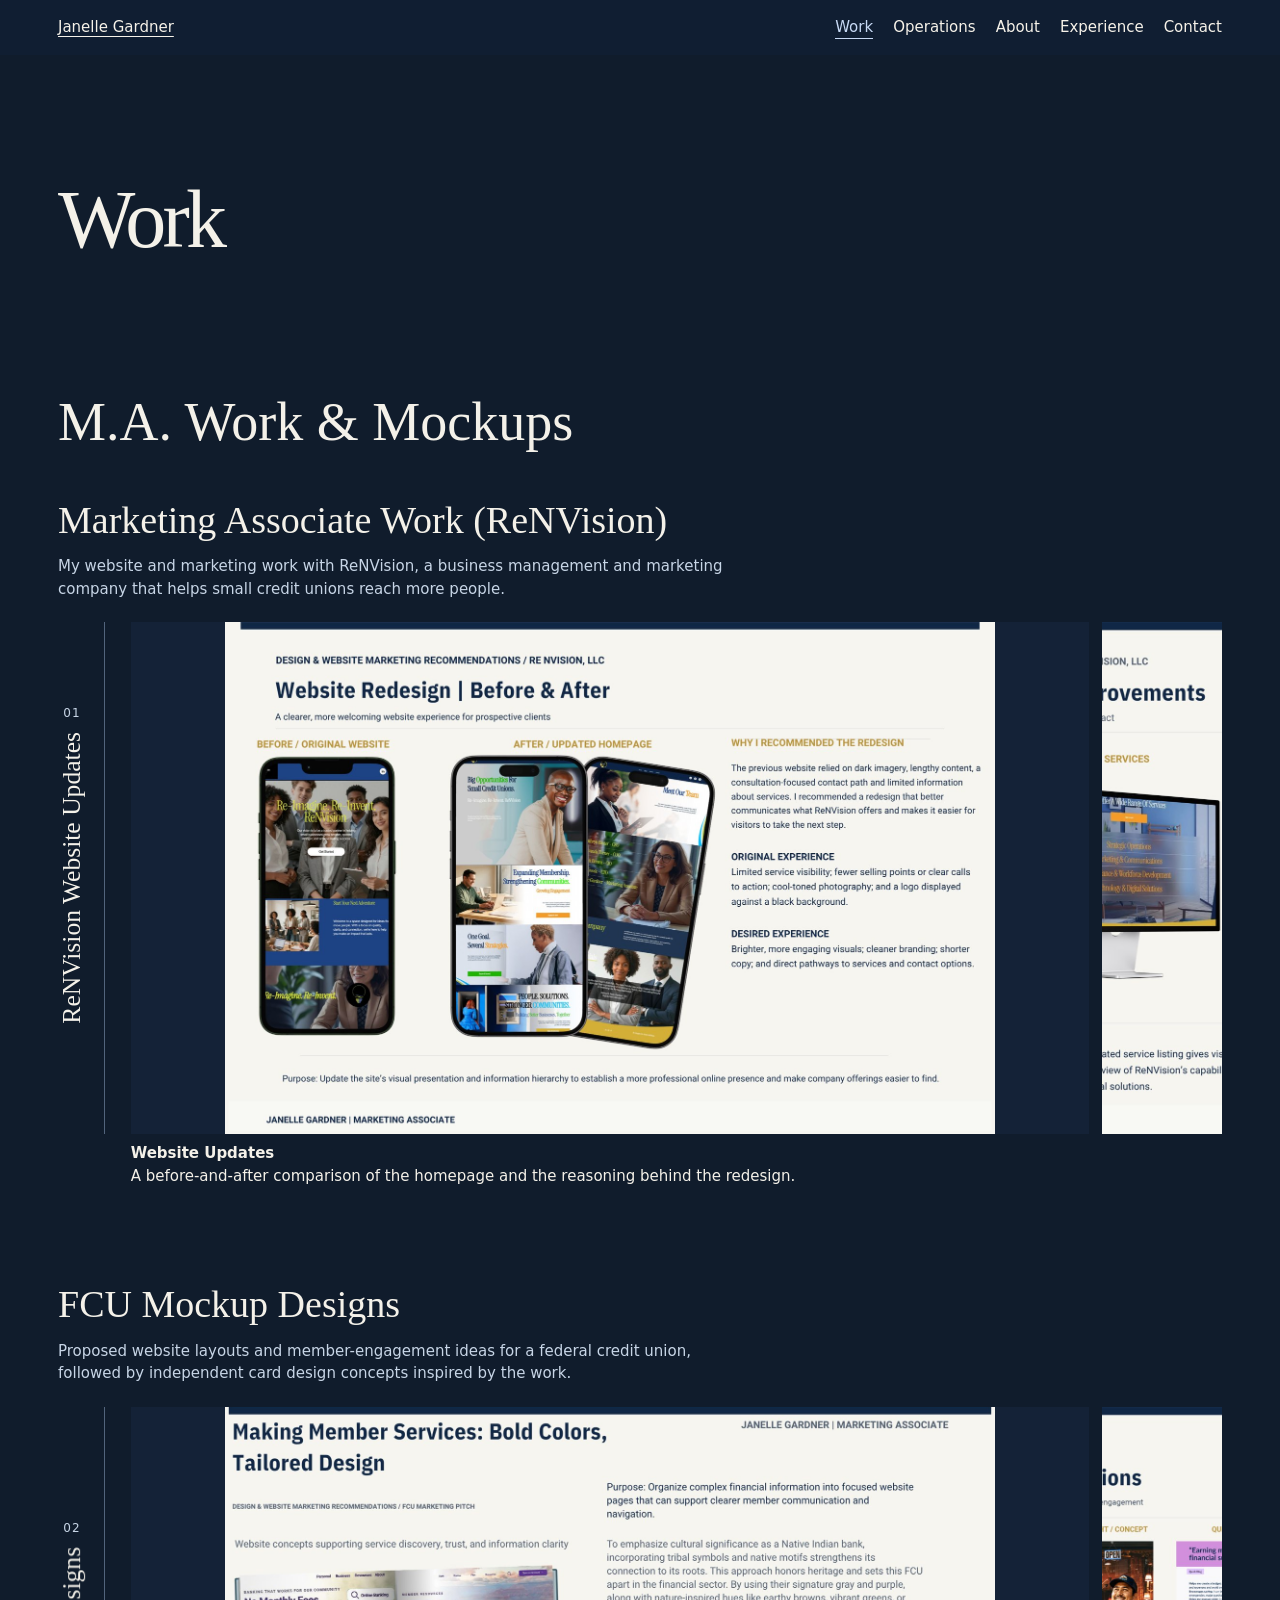
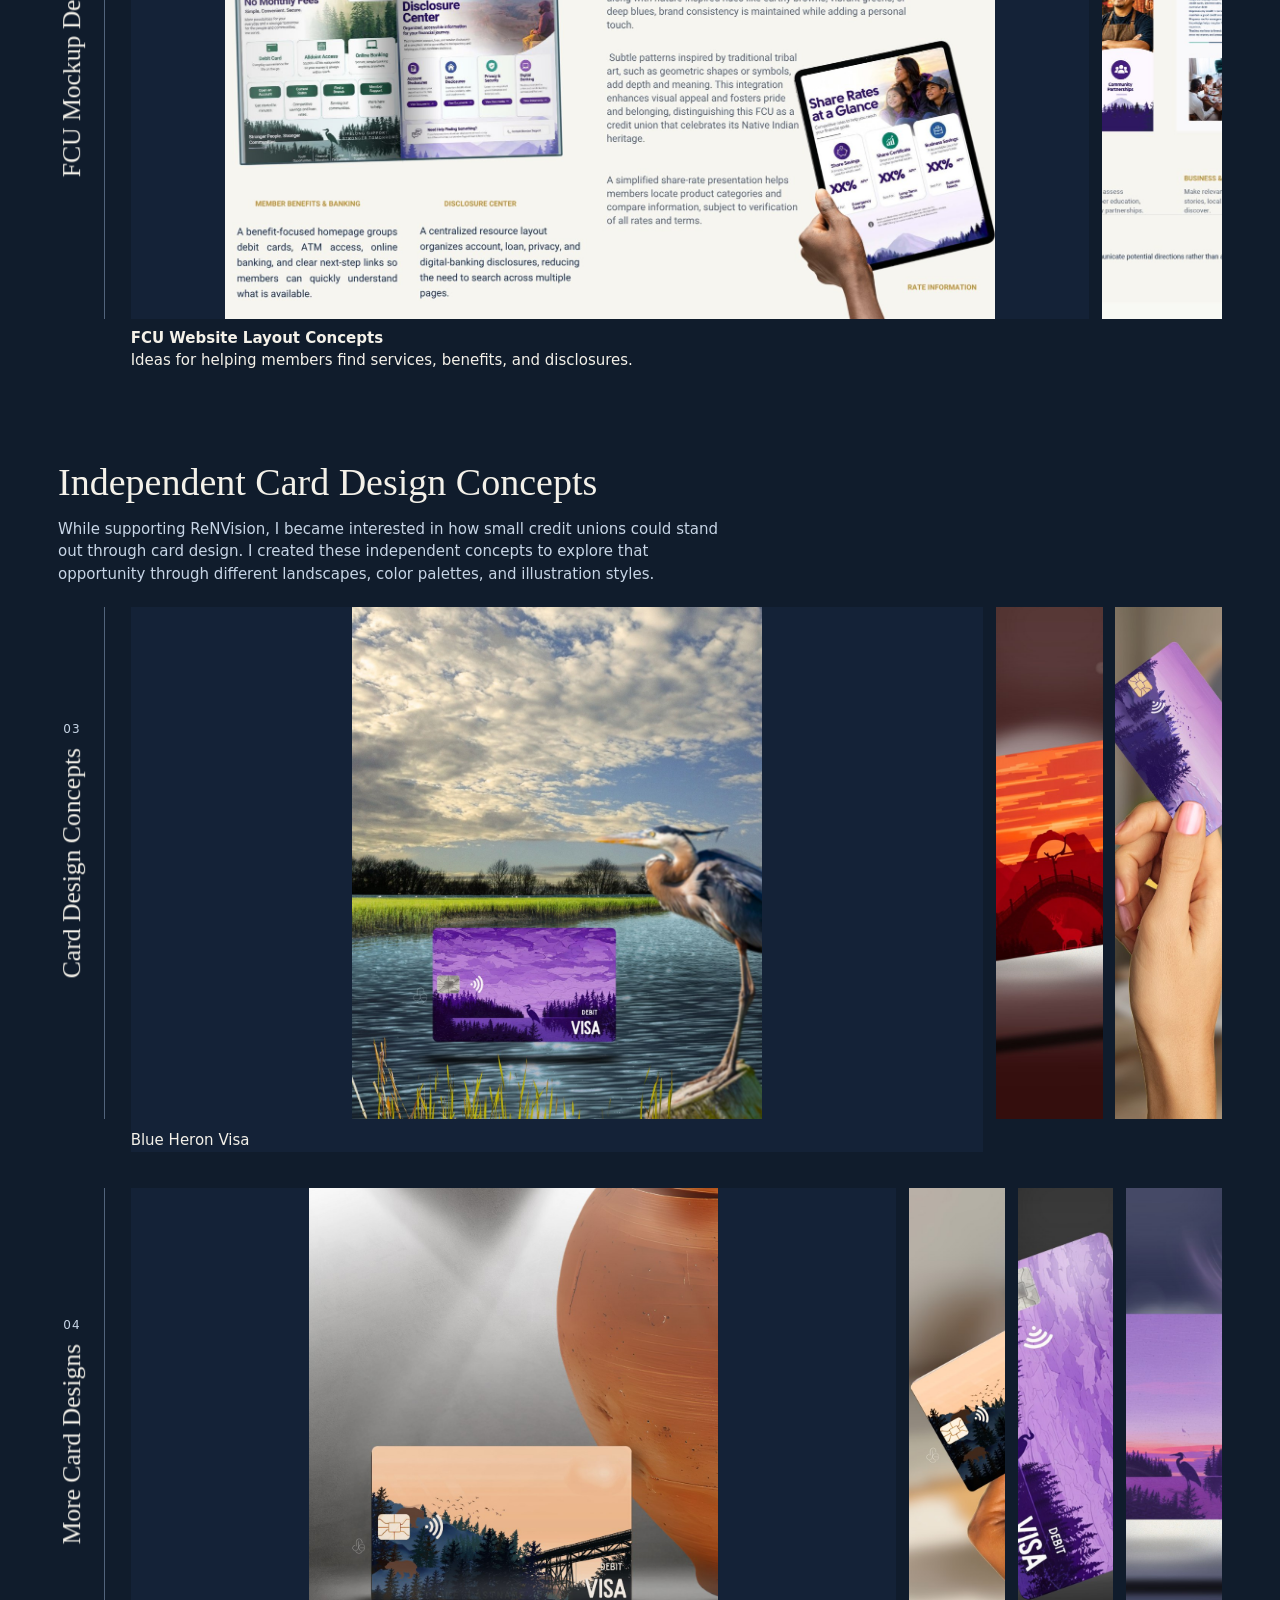
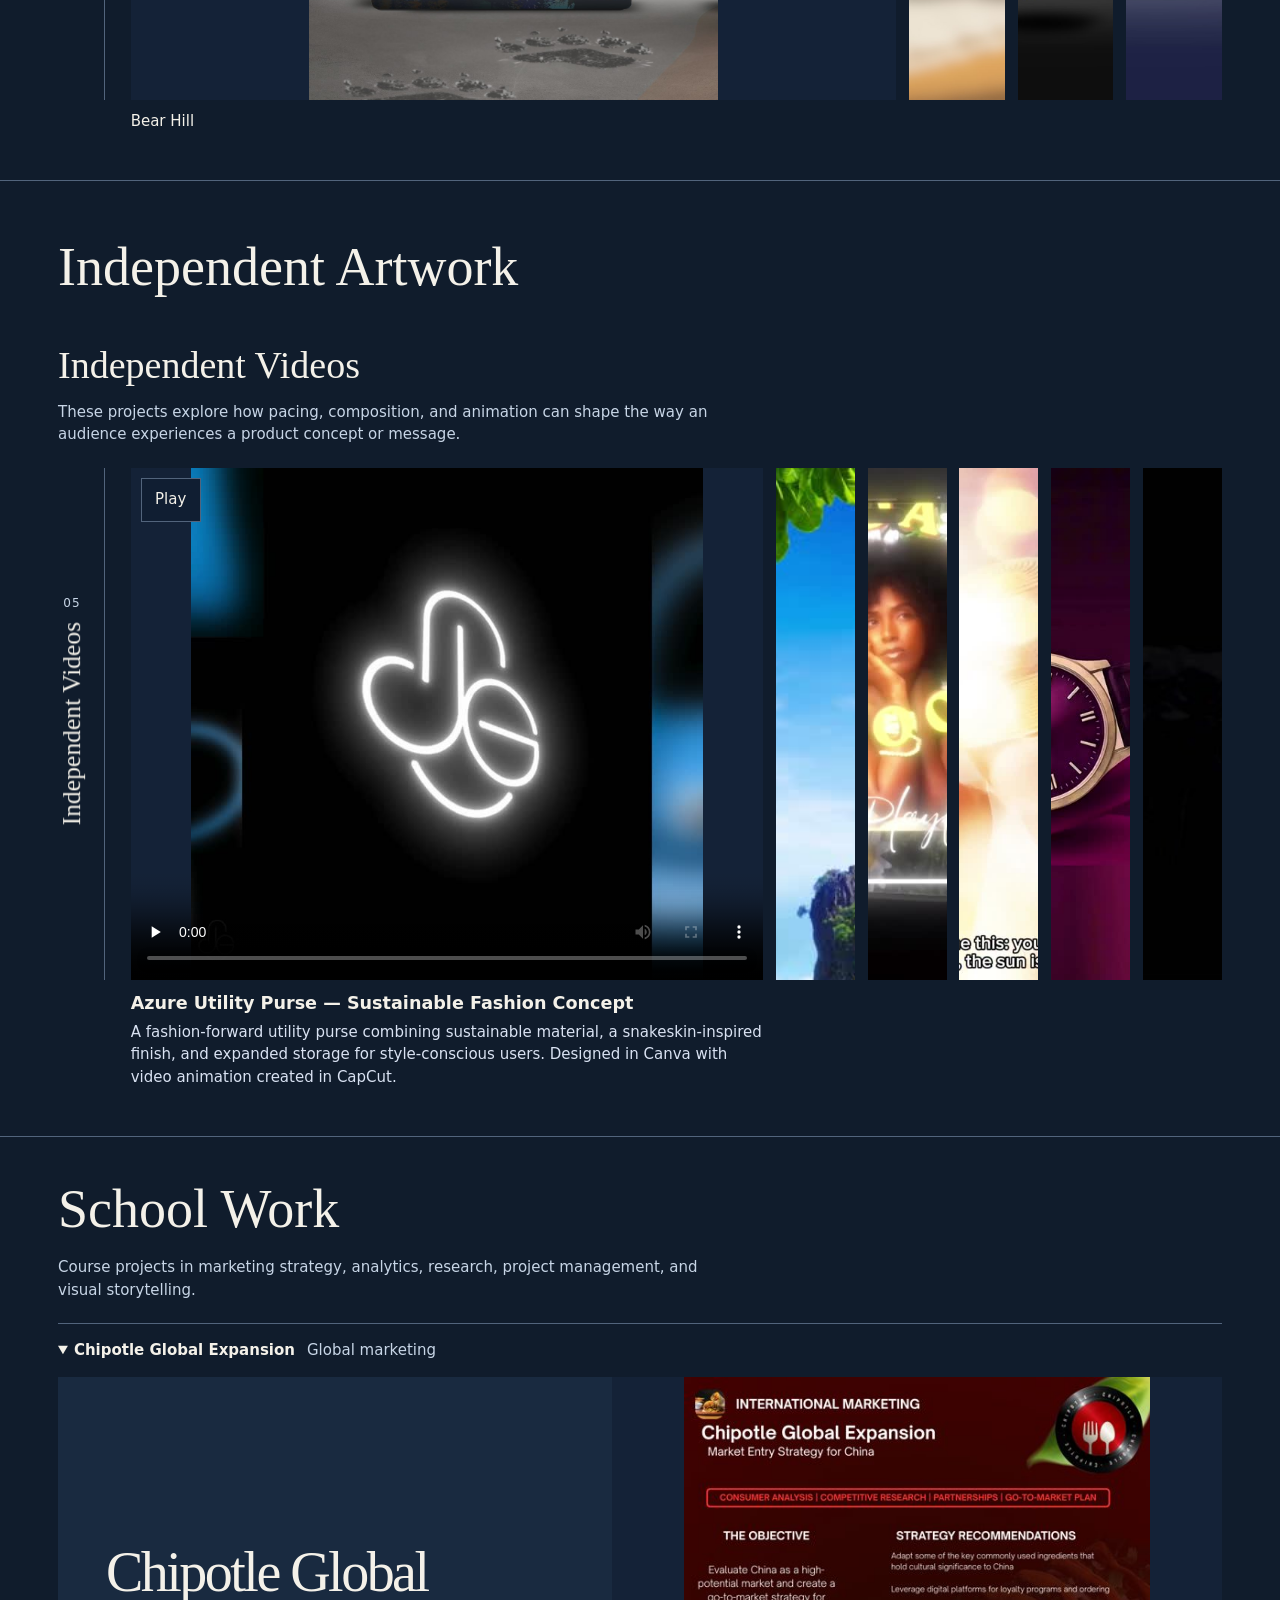
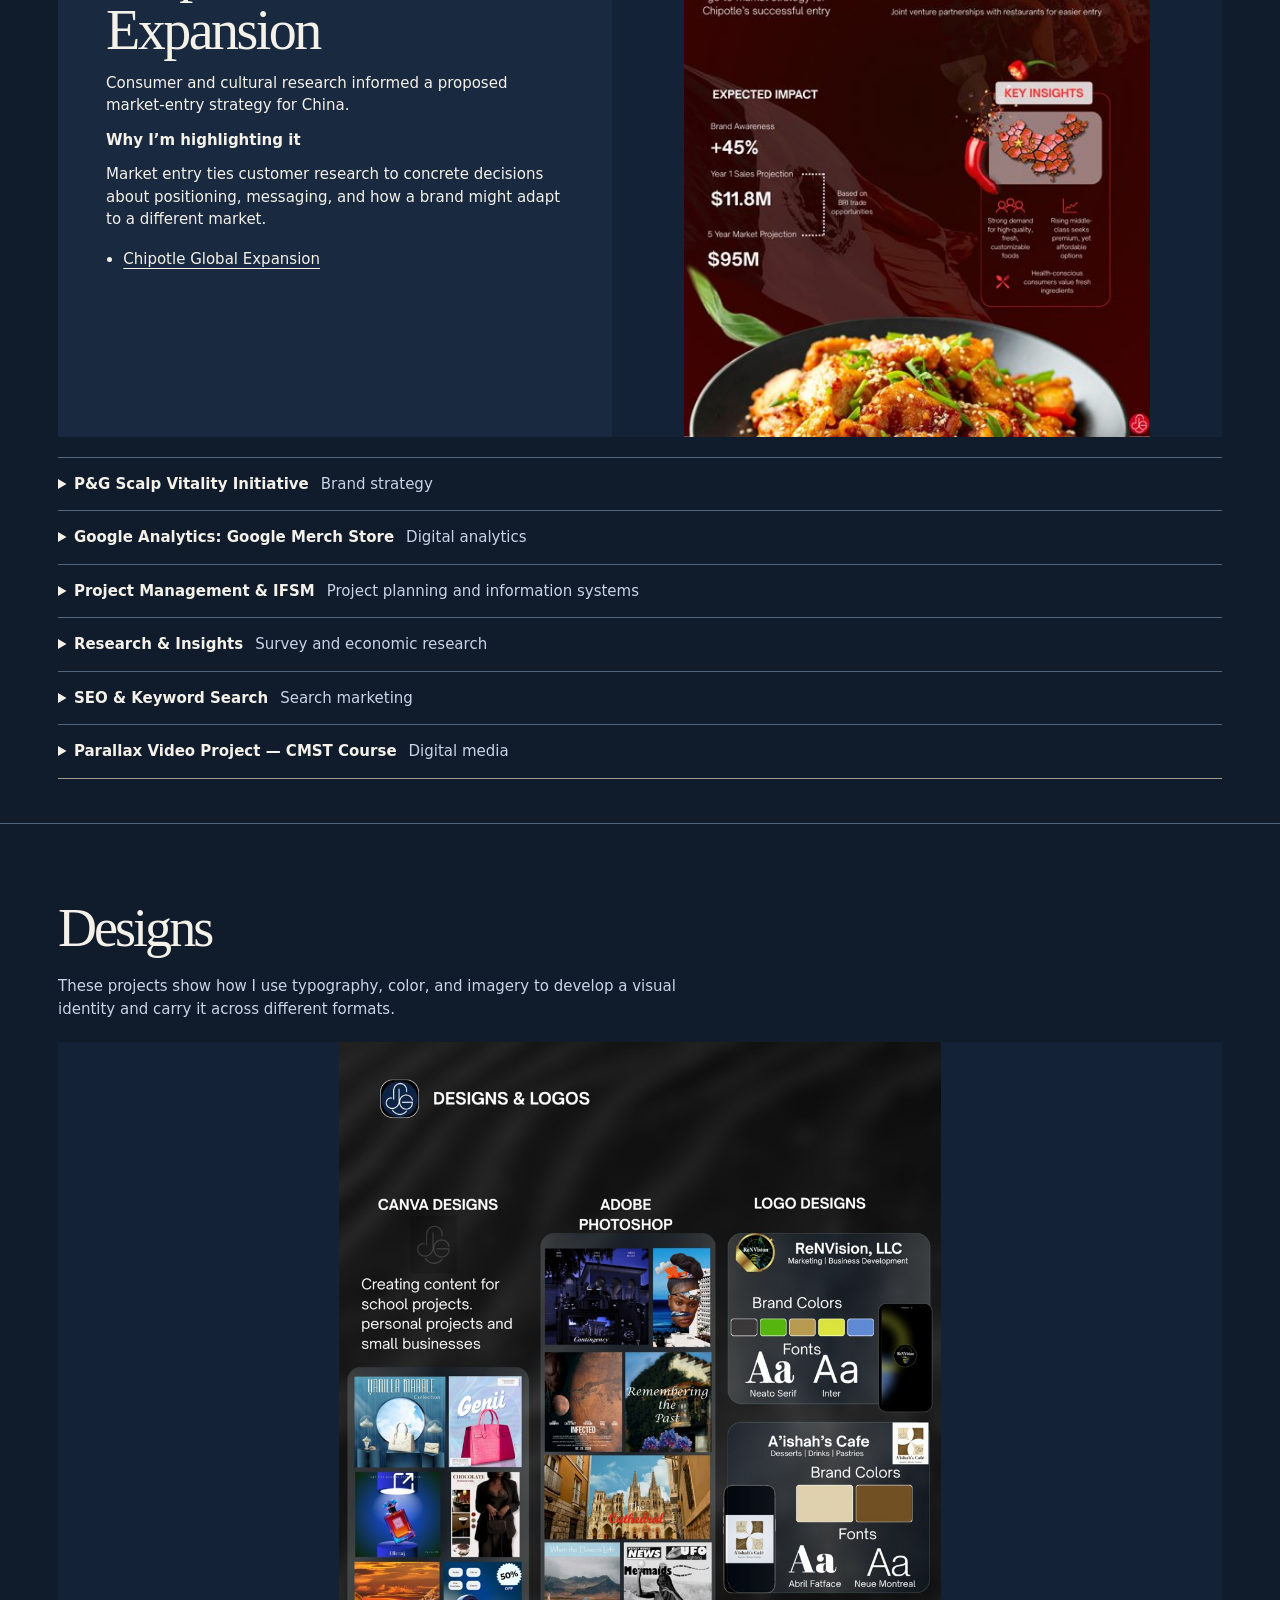
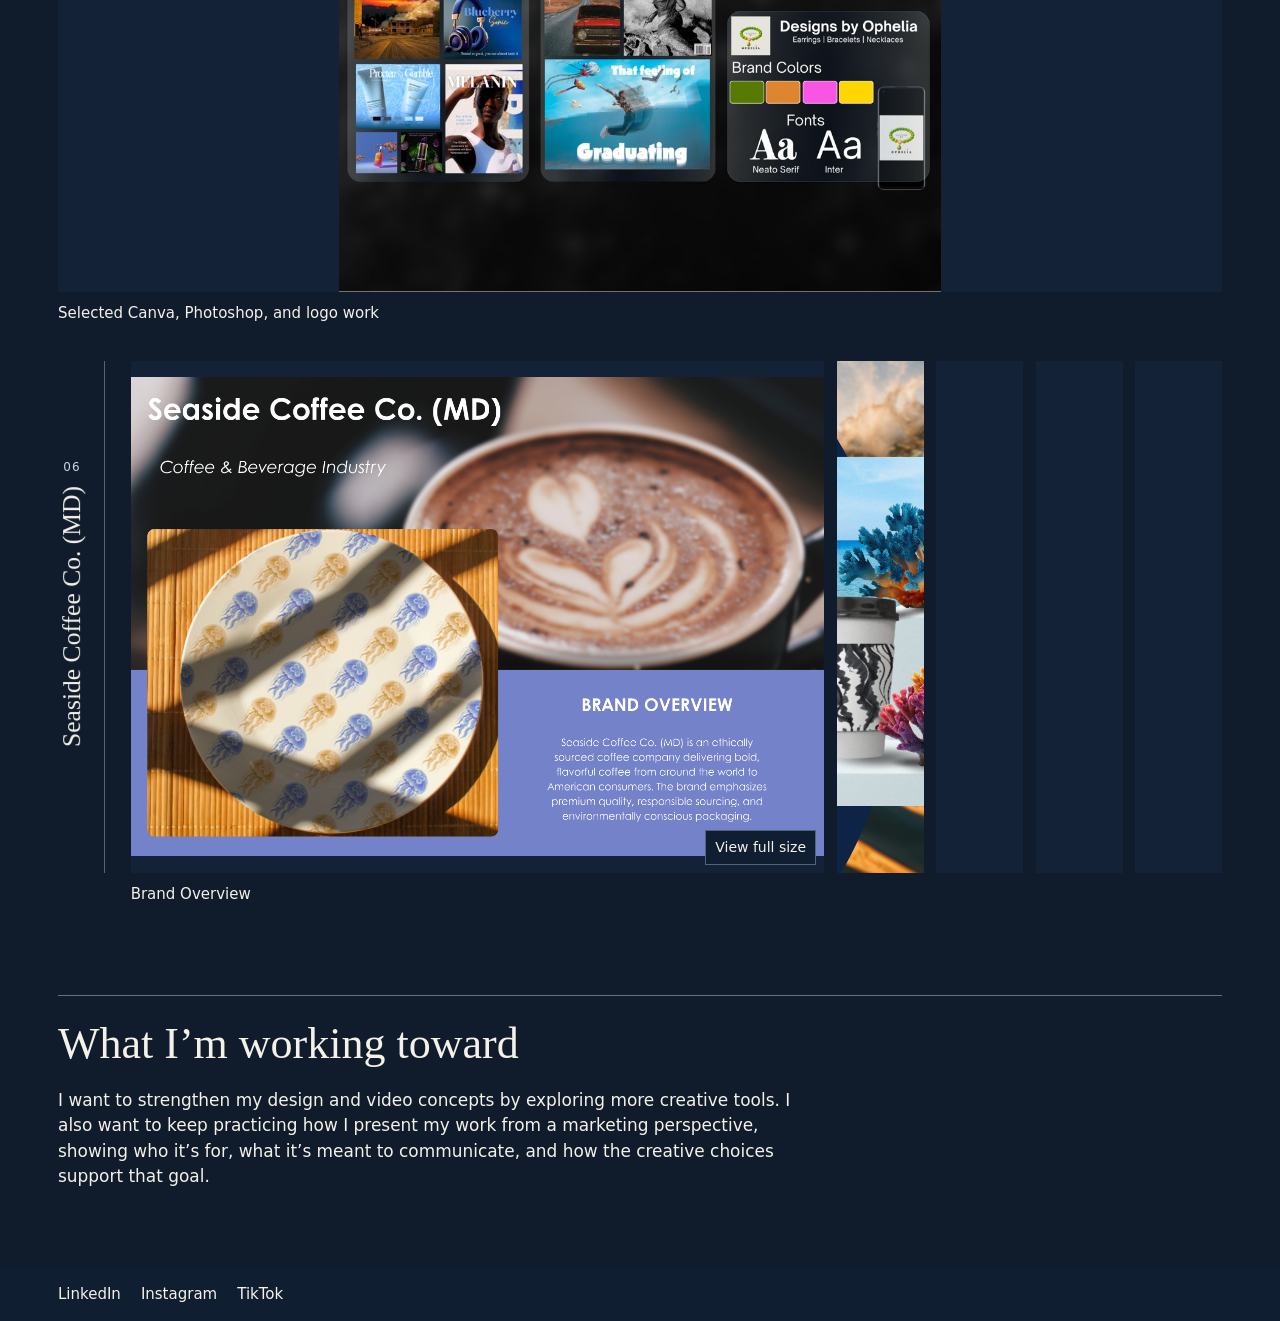
==== commit 240f178f: "Publish portfolio gallery and animation updates" ====
--- a/index.html
+++ b/index.html
@@ -1,18 +1,17 @@
 <!doctype html>
 <html lang="en">
-<head><meta charset="utf-8"><meta name="viewport" content="width=device-width,initial-scale=1"><title>Work | Janelle Gardner</title><link rel="stylesheet" href="portfolio.css"></head>
+<head><meta charset="utf-8"><meta name="viewport" content="width=device-width,initial-scale=1"><title>Work | Janelle Gardner</title><link rel="stylesheet" href="portfolio.css"><script src="portfolio.js" defer></script></head>
 <body><div id="jg-editorial">
 <header class="bar"><a href="./">Janelle Gardner</a><nav aria-label="Portfolio sections"><a href="./" aria-current="page">Work</a><a href="operations.html">Operations</a><a href="about.html">About</a><a href="experience.html">Experience</a><a href="contact.html">Contact</a></nav></header>
 <main class="work-page" id="work"><section class="work-collection" aria-labelledby="jg-work-title"><header class="work-title"><h1 id="jg-work-title">Work</h1></header>
-<section class="work-group" aria-labelledby="jg-ma"><h2 id="jg-ma">M.A. Work &amp; Mockups</h2><section class="work preview-section" aria-labelledby="jg-renvision"><h3 id="jg-renvision">Marketing Associate Work (ReNVision)</h3><p class="purpose">My website and marketing work with ReNVision, a business management and marketing company that helps small credit unions reach more people.</p><div class="sample-stack"><figure><img src="media/company_website_changes.jpg" alt="ReNVision homepage redesign comparison" loading="lazy"><figcaption><strong>Website Updates</strong><p>A before-and-after comparison of the homepage and the reasoning behind the redesign.</p></figcaption></figure><figure><img src="media/website_concept_updates.jpg" alt="ReNVision page design revisions" loading="lazy"><figcaption><strong>Website Page Designs</strong><p>Revisions for the About Us, Services, and Contact pages.</p></figcaption></figure></div></section><section class="creative showcase preview-section" aria-labelledby="jg-fcu"><h3 id="jg-fcu">FCU Mockup Designs</h3><p class="purpose">Proposed website layouts and member-engagement ideas for a federal credit union, followed by independent card design concepts inspired by the work.</p><div class="sample-stack"><figure><img src="media/fcu_sitelayout_concepts.jpg" alt="Federal credit union website layout concepts" loading="lazy"><figcaption><strong>FCU Website Layout Concepts</strong><p>Ideas for helping members find services, benefits, and disclosures.</p></figcaption></figure><figure><img src="media/community_engagement_concepts.jpg" alt="Federal credit union member engagement concept board" loading="lazy"><figcaption><strong>Community Engagement Concepts</strong><p>Ideas for newsletters, local business outreach, and member-focused content.</p></figcaption></figure></div><section class="showcase-group" aria-labelledby="jg-card-concepts">
+<section class="work-group" aria-labelledby="jg-ma"><h2 id="jg-ma">M.A. Work &amp; Mockups</h2><section class="work preview-section" aria-labelledby="jg-renvision"><h3 id="jg-renvision">Marketing Associate Work (ReNVision)</h3><p class="purpose">My website and marketing work with ReNVision, a business management and marketing company that helps small credit unions reach more people.</p><div class="gallery-frame" role="group" aria-labelledby="gallery-title-01"><div class="gallery-rail"><span aria-hidden="true">01</span><p id="gallery-title-01">ReNVision Website Updates</p></div><div class="sample-stack" data-gallery><figure><img src="media/company_website_changes.jpg" alt="ReNVision homepage redesign comparison" loading="lazy"><figcaption><strong>Website Updates</strong><p>A before-and-after comparison of the homepage and the reasoning behind the redesign.</p></figcaption></figure><figure><img src="media/website_concept_updates.jpg" alt="ReNVision page design revisions" loading="lazy"><figcaption><strong>Website Page Designs</strong><p>Revisions for the About Us, Services, and Contact pages.</p></figcaption></figure></div></div></section><section class="creative showcase preview-section" aria-labelledby="jg-fcu"><h3 id="jg-fcu">FCU Mockup Designs</h3><p class="purpose">Proposed website layouts and member-engagement ideas for a federal credit union, followed by independent card design concepts inspired by the work.</p><div class="gallery-frame" role="group" aria-labelledby="gallery-title-02"><div class="gallery-rail"><span aria-hidden="true">02</span><p id="gallery-title-02">FCU Mockup Designs</p></div><div class="sample-stack" data-gallery><figure><img src="media/fcu_sitelayout_concepts.jpg" alt="Federal credit union website layout concepts" loading="lazy"><figcaption><strong>FCU Website Layout Concepts</strong><p>Ideas for helping members find services, benefits, and disclosures.</p></figcaption></figure><figure><img src="media/community_engagement_concepts.jpg" alt="Federal credit union member engagement concept board" loading="lazy"><figcaption><strong>Community Engagement Concepts</strong><p>Ideas for newsletters, local business outreach, and member-focused content.</p></figcaption></figure></div></div><section class="showcase-group" aria-labelledby="jg-card-concepts">
     <h4 id="jg-card-concepts">Independent Card Design Concepts</h4><p class="purpose">While supporting ReNVision, I became interested in how small credit unions could stand out through card design. I created these independent concepts to explore that opportunity through different landscapes, color palettes, and illustration styles.</p>
-    <figure class="gallery-lead"><img src="media/blue_heron_visa.jpg" alt="A blue heron beside a wetland with a purple landscape card" loading="lazy"><figcaption>Blue Heron Visa</figcaption></figure>
-    <div class="art-pair"><figure class=""><img src="media/deer_bridge.jpg" alt="A card with a deer and a bridge silhouetted against an orange sunset" loading="lazy"><figcaption>Deer Bridge</figcaption></figure><figure class=""><img src="media/purple_mountain.jpg" alt="A handheld card showing purple mountains and evergreen trees" loading="lazy"><figcaption>Purple Mountain</figcaption></figure></div>
-    <div class="art-pair"><figure class=""><img src="media/bear_hill.jpg" alt="A bear and evergreen silhouettes on a card mockup" loading="lazy"><figcaption>Bear Hill</figcaption></figure><figure class=""><img src="media/bears_mountain.jpg" alt="A handheld card with a peach sky and a dark mountain forest" loading="lazy"><figcaption>Bears Mountain</figcaption></figure><figure class=""><img src="media/mosaic_heron.jpg" alt="A purple card with a faceted lakeside landscape" loading="lazy"><figcaption>Mosaic Heron</figcaption></figure><figure class=""><img src="media/sunset_heron.jpg" alt="A heron and forest lake beneath a lavender sunset" loading="lazy"><figcaption>Sunset Heron</figcaption></figure></div>
+    <div class="gallery-frame" role="group" aria-labelledby="gallery-title-03"><div class="gallery-rail"><span aria-hidden="true">03</span><p id="gallery-title-03">Card Design Concepts</p></div><div class="art-pair" data-gallery><figure class="gallery-lead"><img src="media/blue_heron_visa.jpg" alt="A blue heron beside a wetland with a purple landscape card" loading="lazy"><figcaption>Blue Heron Visa</figcaption></figure><figure class=""><img src="media/deer_bridge.jpg" alt="A card with a deer and a bridge silhouetted against an orange sunset" loading="lazy"><figcaption>Deer Bridge</figcaption></figure><figure class=""><img src="media/purple_mountain.jpg" alt="A handheld card showing purple mountains and evergreen trees" loading="lazy"><figcaption>Purple Mountain</figcaption></figure></div></div>
+    <div class="gallery-frame" role="group" aria-labelledby="gallery-title-04"><div class="gallery-rail"><span aria-hidden="true">04</span><p id="gallery-title-04">More Card Designs</p></div><div class="art-pair" data-gallery><figure class=""><img src="media/bear_hill.jpg" alt="A bear and evergreen silhouettes on a card mockup" loading="lazy"><figcaption>Bear Hill</figcaption></figure><figure class=""><img src="media/bears_mountain.jpg" alt="A handheld card with a peach sky and a dark mountain forest" loading="lazy"><figcaption>Bears Mountain</figcaption></figure><figure class=""><img src="media/mosaic_heron.jpg" alt="A purple card with a faceted lakeside landscape" loading="lazy"><figcaption>Mosaic Heron</figcaption></figure><figure class=""><img src="media/sunset_heron.jpg" alt="A heron and forest lake beneath a lavender sunset" loading="lazy"><figcaption>Sunset Heron</figcaption></figure></div></div>
   </section>
   </section></section>
 <section class="work-group" aria-labelledby="jg-independent"><h2 id="jg-independent">Independent Artwork</h2><section class="creative showcase preview-section" aria-labelledby="jg-design"><h3 id="jg-design">Independent Videos</h3><p class="purpose">These projects explore how pacing, composition, and animation can shape the way an audience experiences a product concept or message.</p>
-    <div class="film-pair"><figure class="motion-lead">
+    <div class="gallery-frame" role="group" aria-labelledby="gallery-title-05"><div class="gallery-rail"><span aria-hidden="true">05</span><p id="gallery-title-05">Independent Videos</p></div><div class="film-pair" data-gallery><figure class="motion-lead">
       <video controls playsinline preload="none" poster="media/azure_utility_purse-poster.jpg" aria-label="Azure Utility Purse — Sustainable Fashion Concept">
         <source src="assets/videos/azure_utility_purse.mp4" type="video/mp4">
       </video>
@@ -42,7 +41,7 @@
         <source src="assets/videos/diamond_bite_fin.mp4" type="video/mp4">
       </video>
       <figcaption><h4>Diamond Bite</h4><p>An experimental motion study exploring fluidity through layered image manipulation, Healing Brush reconstruction, Burn and Dodge enhancement, and timeline animation.</p></figcaption>
-    </figure></div>
+    </figure></div></div>
   </section></section>
 <section class="work preview-section" aria-labelledby="jg-work"><h2 id="jg-work">School Work</h2><p class="purpose">Course projects in marketing strategy, analytics, research, project management, and visual storytelling.</p><div class="course-cases"><details class="course-case" open>
 <summary><span>Chipotle Global Expansion</span><span class="course-category">Global marketing</span></summary>
@@ -95,7 +94,15 @@
       </video></div>
 </div>
 </details></div></section>
-<section class="creative showcase preview-section" aria-labelledby="jg-logos"><h2 id="jg-logos">Designs</h2><p class="purpose">These projects show how I use typography, color, and imagery to develop a visual identity and carry it across different formats.</p><figure class="logo-board"><img src="media/designs_and_logo.jpg" alt="A portfolio board featuring visual designs, logo development, and branding examples" loading="lazy"><figcaption>Selected Canva, Photoshop, and logo work</figcaption></figure><section class="showcase-note" aria-labelledby="jg-next">
+<section class="creative showcase preview-section" aria-labelledby="jg-logos"><h2 id="jg-logos">Designs</h2><p class="purpose">These projects show how I use typography, color, and imagery to develop a visual identity and carry it across different formats.</p><figure class="logo-board"><img src="media/designs_and_logo.jpg" alt="A portfolio board featuring visual designs, logo development, and branding examples" loading="lazy"><figcaption>Selected Canva, Photoshop, and logo work</figcaption></figure>
+<div class="gallery-frame" role="group" aria-labelledby="gallery-title-06"><div class="gallery-rail"><span aria-hidden="true">06</span><p id="gallery-title-06">Seaside Coffee Co. (MD)</p></div><div class="art-pair branding-gallery" data-gallery>
+  <figure><a class="gallery-original" href="assets/branding/brand_overview.png" target="_blank" rel="noopener" aria-label="View Brand Overview full size in a new tab"><img src="assets/branding/brand_overview.png" width="2732" height="1886" loading="lazy" decoding="async" alt="Seaside Coffee Co. (MD) — Brand Overview branding board"><span aria-hidden="true">View full size</span></a><figcaption>Brand Overview</figcaption></figure>
+  <figure><a class="gallery-original" href="assets/branding/brand_purpose.png" target="_blank" rel="noopener" aria-label="View Brand Purpose full size in a new tab"><img src="assets/branding/brand_purpose.png" width="2732" height="2040" loading="lazy" decoding="async" alt="Seaside Coffee Co. (MD) — Brand Purpose branding board"><span aria-hidden="true">View full size</span></a><figcaption>Brand Purpose</figcaption></figure>
+  <figure><a class="gallery-original" href="assets/branding/target_market.png" target="_blank" rel="noopener" aria-label="View Target Market full size in a new tab"><img src="assets/branding/target_market.png" width="2732" height="1980" loading="lazy" decoding="async" alt="Seaside Coffee Co. (MD) — Target Market branding board"><span aria-hidden="true">View full size</span></a><figcaption>Target Market</figcaption></figure>
+  <figure><a class="gallery-original" href="assets/branding/brand_niche.png" target="_blank" rel="noopener" aria-label="View Brand Niche full size in a new tab"><img src="assets/branding/brand_niche.png" width="2732" height="1980" loading="lazy" decoding="async" alt="Seaside Coffee Co. (MD) — Brand Niche branding board"><span aria-hidden="true">View full size</span></a><figcaption>Brand Niche</figcaption></figure>
+  <figure><a class="gallery-original" href="assets/branding/creative_direction.png" target="_blank" rel="noopener" aria-label="View Creative Direction full size in a new tab"><img src="assets/branding/creative_direction.png" width="2732" height="1602" loading="lazy" decoding="async" alt="Seaside Coffee Co. (MD) — Creative Direction branding board"><span aria-hidden="true">View full size</span></a><figcaption>Creative Direction</figcaption></figure>
+</div></div>
+<section class="showcase-note" aria-labelledby="jg-next">
     <h3 id="jg-next">What I’m working toward</h3>
     <p>I want to strengthen my design and video concepts by exploring more creative tools. I also want to keep practicing how I present my work from a marketing perspective, showing who it’s for, what it’s meant to communicate, and how the creative choices support that goal.</p>
   </section></section></section></main>
--- a/portfolio.css
+++ b/portfolio.css
@@ -102,32 +102,6 @@
 }
 
 
-@keyframes jg-enter {
-  from { opacity:.6; transform:translateY(16px); }
-  to { opacity:1; transform:translateY(0); }
-}
-@media (prefers-reduced-motion: no-preference) {
-  html:has(#jg-editorial) { scroll-behavior:smooth; }
-  #jg-editorial .course-case[open] .course-spread,
-  #jg-editorial .school-list details[open] img { animation:jg-enter .32s ease-out both; }
-  @supports (animation-timeline: view()) {
-    #jg-editorial .preview-section > h2,
-    #jg-editorial .sample-stack img,
-    #jg-editorial .art-pair img,
-    #jg-editorial .gallery-lead img,
-    #jg-editorial .logo-board img {
-      animation:jg-enter linear both;
-      animation-timeline:view();
-      animation-range:entry 0% entry 55%;
-    }
-  }
-  @media (hover:hover) and (pointer:fine) {
-    #jg-editorial nav a { transition:text-underline-offset .2s ease; }
-    #jg-editorial nav a:hover { text-underline-offset:7px; }
-  }
-}
-
-
 #jg-editorial {
   --night:#101c2c; --panel:#192a40; --media:#142237; --text:#f4f1e9; --secondary:#c7d5e6; --rule:#52647c;
   background:var(--night); color:var(--text);
@@ -155,14 +129,6 @@
 #jg-editorial .work-group > .preview-section > h3,
 #jg-editorial .work-group .showcase-group > h4,
 #jg-editorial .work-group .showcase-note > h4 { font:500 clamp(23px,3.4vw,38px)/1.12 Georgia,serif; margin:0 0 14px; }
-@media (prefers-reduced-motion:no-preference) {
-  @supports (animation-timeline:view()) {
-    #jg-editorial .work-group > h2, #jg-editorial .work-group > section > h3 {
-      animation:jg-enter linear both; animation-timeline:view(); animation-range:entry 0% entry 55%;
-    }
-  }
-}
-
 #jg-editorial { min-height:100vh; }
 #jg-editorial .bar a[aria-current="page"] { color:var(--blue); text-decoration-thickness:2px; }
 #jg-editorial .inner-page > section { padding:clamp(26px,5vw,64px) clamp(18px,5vw,58px); }
@@ -175,3 +141,200 @@
 #jg-editorial .credentials article :is(time,.timeline-card__date,.credential-type) { color:var(--secondary); }
 #jg-editorial .capability-tags { margin:6px 0 0; padding-left:1.25em; }
 #jg-editorial .inner-page .contact-links { margin-top:24px; }
+
+/* Shared motion and progressive gallery enhancement. */
+#jg-editorial {
+  --motion-speed: 460ms;
+  --motion-ease: cubic-bezier(.22,.68,.24,1);
+}
+#jg-editorial nav a {
+  text-decoration: none;
+  background: linear-gradient(currentColor,currentColor) left bottom / 0 1px no-repeat;
+}
+#jg-editorial nav a:is(:hover,:focus-visible,[aria-current]) { background-size: 100% 1px; }
+#jg-editorial :is(button,summary):focus-visible { outline: 2px solid var(--blue); outline-offset: 3px; }
+#jg-editorial details > summary { cursor: pointer; }
+#jg-editorial #jg-about ~ .purpose + .purpose { margin-top: 1em; }
+
+#jg-editorial .gallery-ready {
+  display: flex;
+  align-items: flex-start;
+  gap: clamp(6px,1vw,14px);
+}
+#jg-editorial .gallery-ready > figure {
+  flex: 1 1 0;
+  min-width: 0;
+  margin: 0;
+  background: transparent;
+}
+#jg-editorial .gallery-ready > figure[data-expanded] { flex-grow: 8; }
+#jg-editorial .gallery-ready .gallery-media {
+  position: relative;
+  display: grid;
+  overflow: hidden;
+  height: clamp(260px,40vw,520px);
+  background: var(--media);
+}
+#jg-editorial .gallery-ready .gallery-media :is(img,video) {
+  width: 100%;
+  height: 100%;
+  max-height: none;
+  min-height: 0;
+  aspect-ratio: auto;
+  object-fit: contain;
+  background: transparent;
+}
+#jg-editorial .gallery-ready figure:not([data-expanded]) .gallery-media :is(img,video) {
+  object-fit: cover;
+}
+#jg-editorial .gallery-ready figure:not([data-expanded]) figcaption { display: none; }
+#jg-editorial .gallery-ready .gallery-lead figcaption { padding: 0; }
+#jg-editorial .gallery-select {
+  position: absolute;
+  inset: 0;
+  width: 100%;
+  border: 0;
+  background: transparent;
+  cursor: pointer;
+}
+#jg-editorial .gallery-select:focus-visible { outline-offset: -4px; }
+#jg-editorial [data-expanded] .gallery-select:not(:focus-visible) {
+  opacity: 0;
+  pointer-events: none;
+}
+#jg-editorial .gallery-play {
+  position: absolute;
+  inset: 10px auto auto 10px;
+  min-width: 60px;
+  min-height: 44px;
+  border: 1px solid var(--rule);
+  background: var(--navy);
+  color: var(--text);
+  font: inherit;
+  cursor: pointer;
+}
+#jg-editorial [hidden] { display: none; }
+
+@media (max-width: 680px) {
+  #jg-editorial .gallery-ready { flex-direction: column; }
+  #jg-editorial .gallery-ready > figure { flex: none; width: 100%; }
+  #jg-editorial .gallery-ready .gallery-media { height: 48px; }
+  #jg-editorial .gallery-ready [data-expanded] .gallery-media { height: clamp(215px,67vw,430px); }
+}
+@keyframes jg-enter {
+  from { opacity: .25; transform: translateY(12px); }
+  to { opacity: 1; transform: translateY(0); }
+}
+@media (prefers-reduced-motion: no-preference) {
+  html:has(#jg-editorial) { scroll-behavior: smooth; }
+  @view-transition { navigation: auto; }
+  ::view-transition-old(root),
+  ::view-transition-new(root) { animation-duration: 200ms; }
+  #jg-editorial main { animation: jg-enter 380ms var(--motion-ease) both; }
+  #jg-editorial .motion-enter {
+    animation: jg-enter var(--motion-speed) var(--motion-ease) var(--motion-delay,0ms) backwards;
+  }
+  #jg-editorial .gallery-ready figure[data-expanded] figcaption {
+    animation: jg-enter 320ms var(--motion-ease) both;
+  }
+  #jg-editorial nav a { transition: background-size 250ms var(--motion-ease), transform 250ms var(--motion-ease); }
+  #jg-editorial .gallery-ready > figure { transition: flex-grow var(--motion-speed) var(--motion-ease); }
+  #jg-editorial .gallery-ready .gallery-media { transition: height var(--motion-speed) var(--motion-ease); }
+  #jg-editorial .gallery-ready .gallery-media :is(img,video),
+  #jg-editorial .inner-page .school-list img { transition: transform var(--motion-speed) var(--motion-ease); }
+  @media (hover:hover) and (pointer:fine) {
+    #jg-editorial :is(nav a,.gallery-play):hover { transform: translateY(-2px); }
+    #jg-editorial .gallery-ready [data-expanded]:hover .gallery-media :is(img,video),
+    #jg-editorial .inner-page .school-list img:hover { transform: scale(1.012); }
+  }
+}
+
+/* Keep compact panels identifiable on touch screens. */
+#jg-editorial .gallery-select { color: transparent; font: inherit; }
+@media (hover: none), (max-width: 680px) {
+  #jg-editorial .gallery-ready figure:not([data-expanded]) .gallery-select {
+    color: var(--text);
+    background: rgba(16,28,44,.82);
+    text-align: left;
+    padding: 4px 10px;
+    overflow: hidden;
+  }
+}
+
+#jg-editorial .gallery-frame {
+  --gallery-height: clamp(260px,40vw,520px);
+  display: grid;
+  grid-template-columns: auto minmax(0,1fr);
+  align-items: start;
+  gap: clamp(10px,2vw,26px);
+}
+#jg-editorial .gallery-frame + .gallery-frame,
+#jg-editorial .logo-board + .gallery-frame { margin-top: clamp(16px,3vw,36px); }
+#jg-editorial .gallery-frame > [data-gallery] { width: 100%; margin: 0; }
+#jg-editorial .gallery-frame .gallery-media { height: var(--gallery-height); grid-template: minmax(0,1fr) / minmax(0,1fr); }
+#jg-editorial .gallery-rail {
+  display: grid;
+  grid-template-rows: 1fr auto 1fr;
+  justify-items: center;
+  gap: 10px;
+  height: var(--gallery-height);
+  padding-inline-end: clamp(9px,1.4vw,20px);
+  border-inline-end: 1px solid var(--rule);
+}
+#jg-editorial .gallery-rail > span {
+  align-self: end;
+  color: var(--secondary);
+  font-size: .75rem;
+  font-variant-numeric: tabular-nums;
+  letter-spacing: .1em;
+}
+#jg-editorial .gallery-rail > p {
+  writing-mode: vertical-rl;
+  transform: rotate(180deg);
+  font: 500 clamp(17px,2vw,26px)/1.1 Georgia,serif;
+}
+#jg-editorial .gallery-original {
+  position: relative;
+  display: block;
+  height: 100%;
+  min-height: 0;
+}
+#jg-editorial .gallery-original:focus-visible { outline-offset: -3px; }
+#jg-editorial .gallery-original span {
+  position: absolute;
+  right: 8px;
+  bottom: 8px;
+  padding: 6px 9px;
+  background: var(--navy);
+  color: var(--text);
+  border: 1px solid var(--rule);
+  font-size: .875rem;
+}
+#jg-editorial .gallery-ready .gallery-original[inert] span { display: none; }
+@media (max-width: 680px) {
+  #jg-editorial .gallery-frame { grid-template-columns: minmax(0,1fr); }
+  #jg-editorial .gallery-rail {
+    display: flex;
+    align-items: baseline;
+    height: auto;
+    padding: 0 0 8px;
+    border-inline-end: 0;
+    border-bottom: 1px solid var(--rule);
+  }
+  #jg-editorial .gallery-rail > p { writing-mode: horizontal-tb; transform: none; }
+  #jg-editorial .gallery-frame .gallery-media { height: 48px; }
+  #jg-editorial .gallery-frame [data-expanded] .gallery-media { height: clamp(215px,67vw,430px); }
+}
+
+#jg-editorial .about-layout {
+  display:grid;
+  grid-template-columns:minmax(0,70ch) minmax(0,360px);
+  align-items:start;
+  gap:clamp(24px,5vw,64px);
+}
+#jg-editorial .about-layout .purpose { margin:0; }
+#jg-editorial .about-layout img { height:auto; }
+@media (max-width:700px) {
+  #jg-editorial .about-layout { grid-template-columns:1fr; }
+  #jg-editorial .about-layout img { max-width:360px; }
+}
